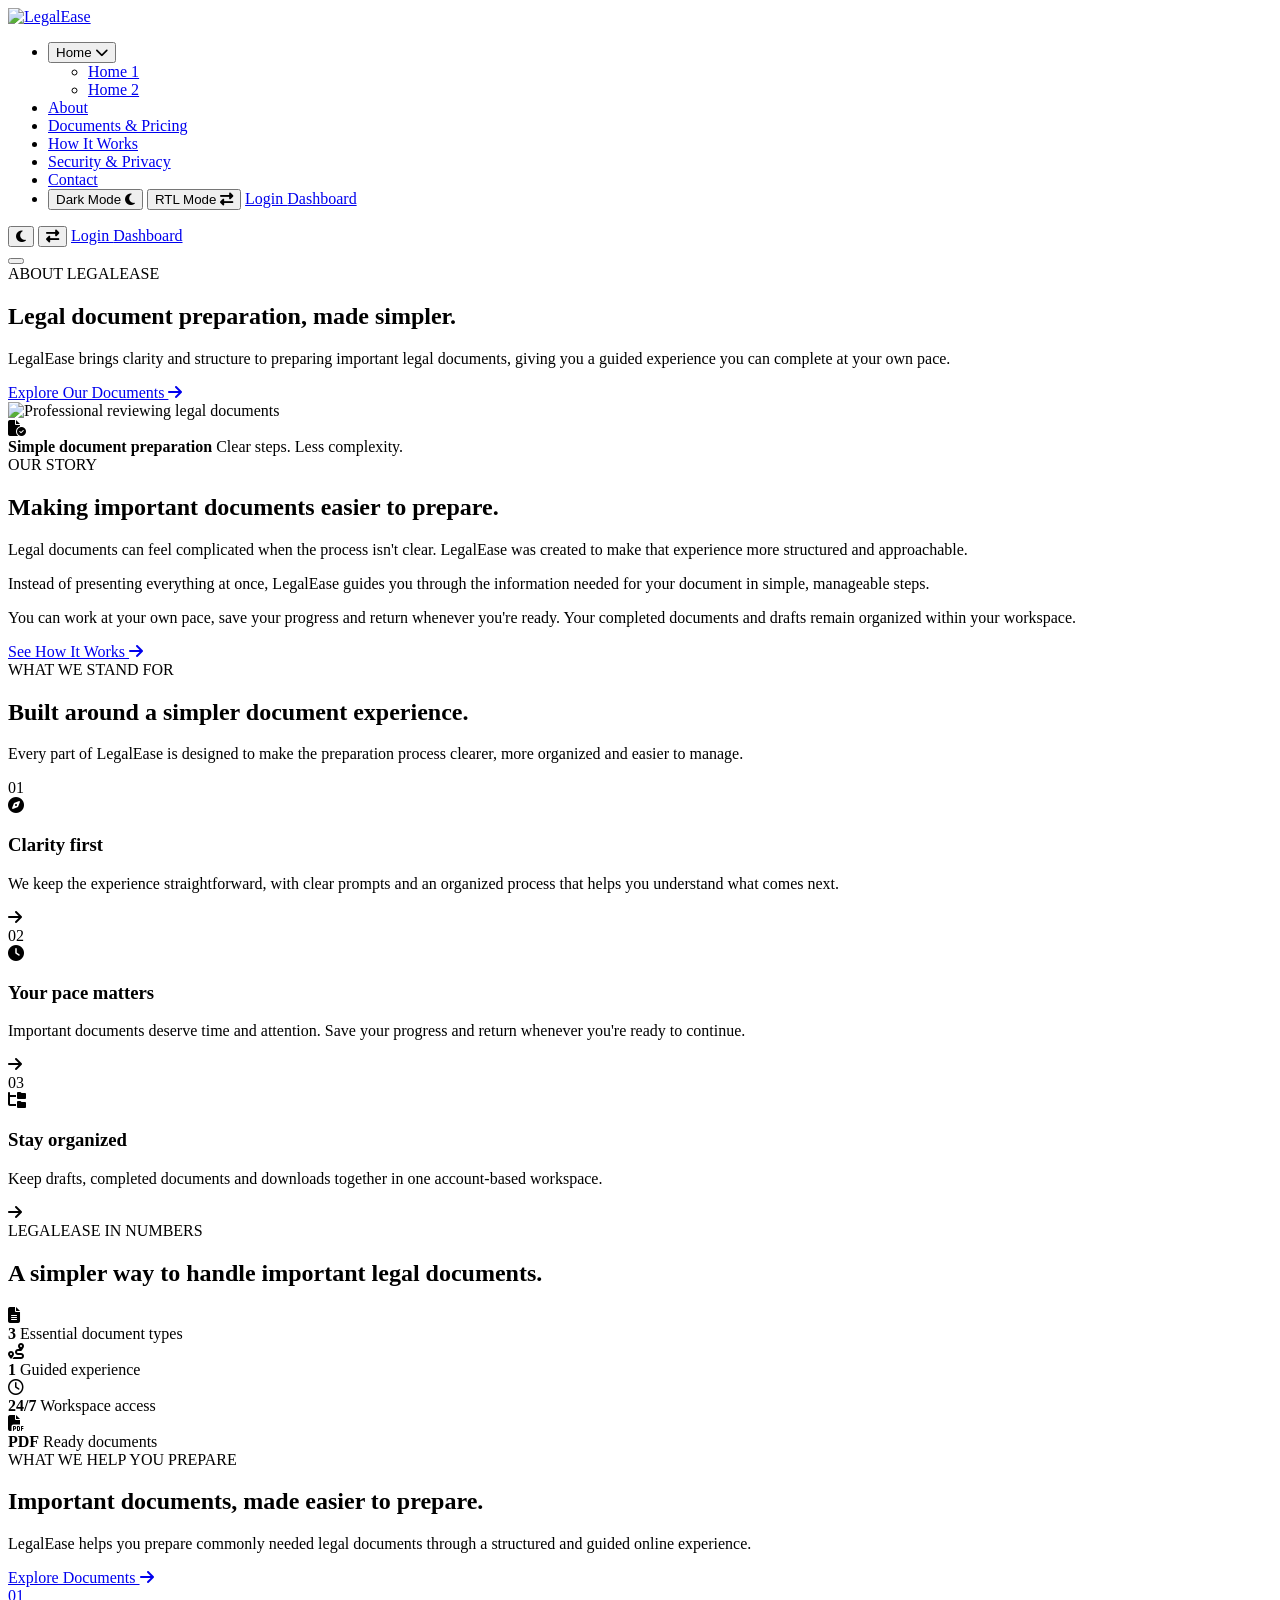
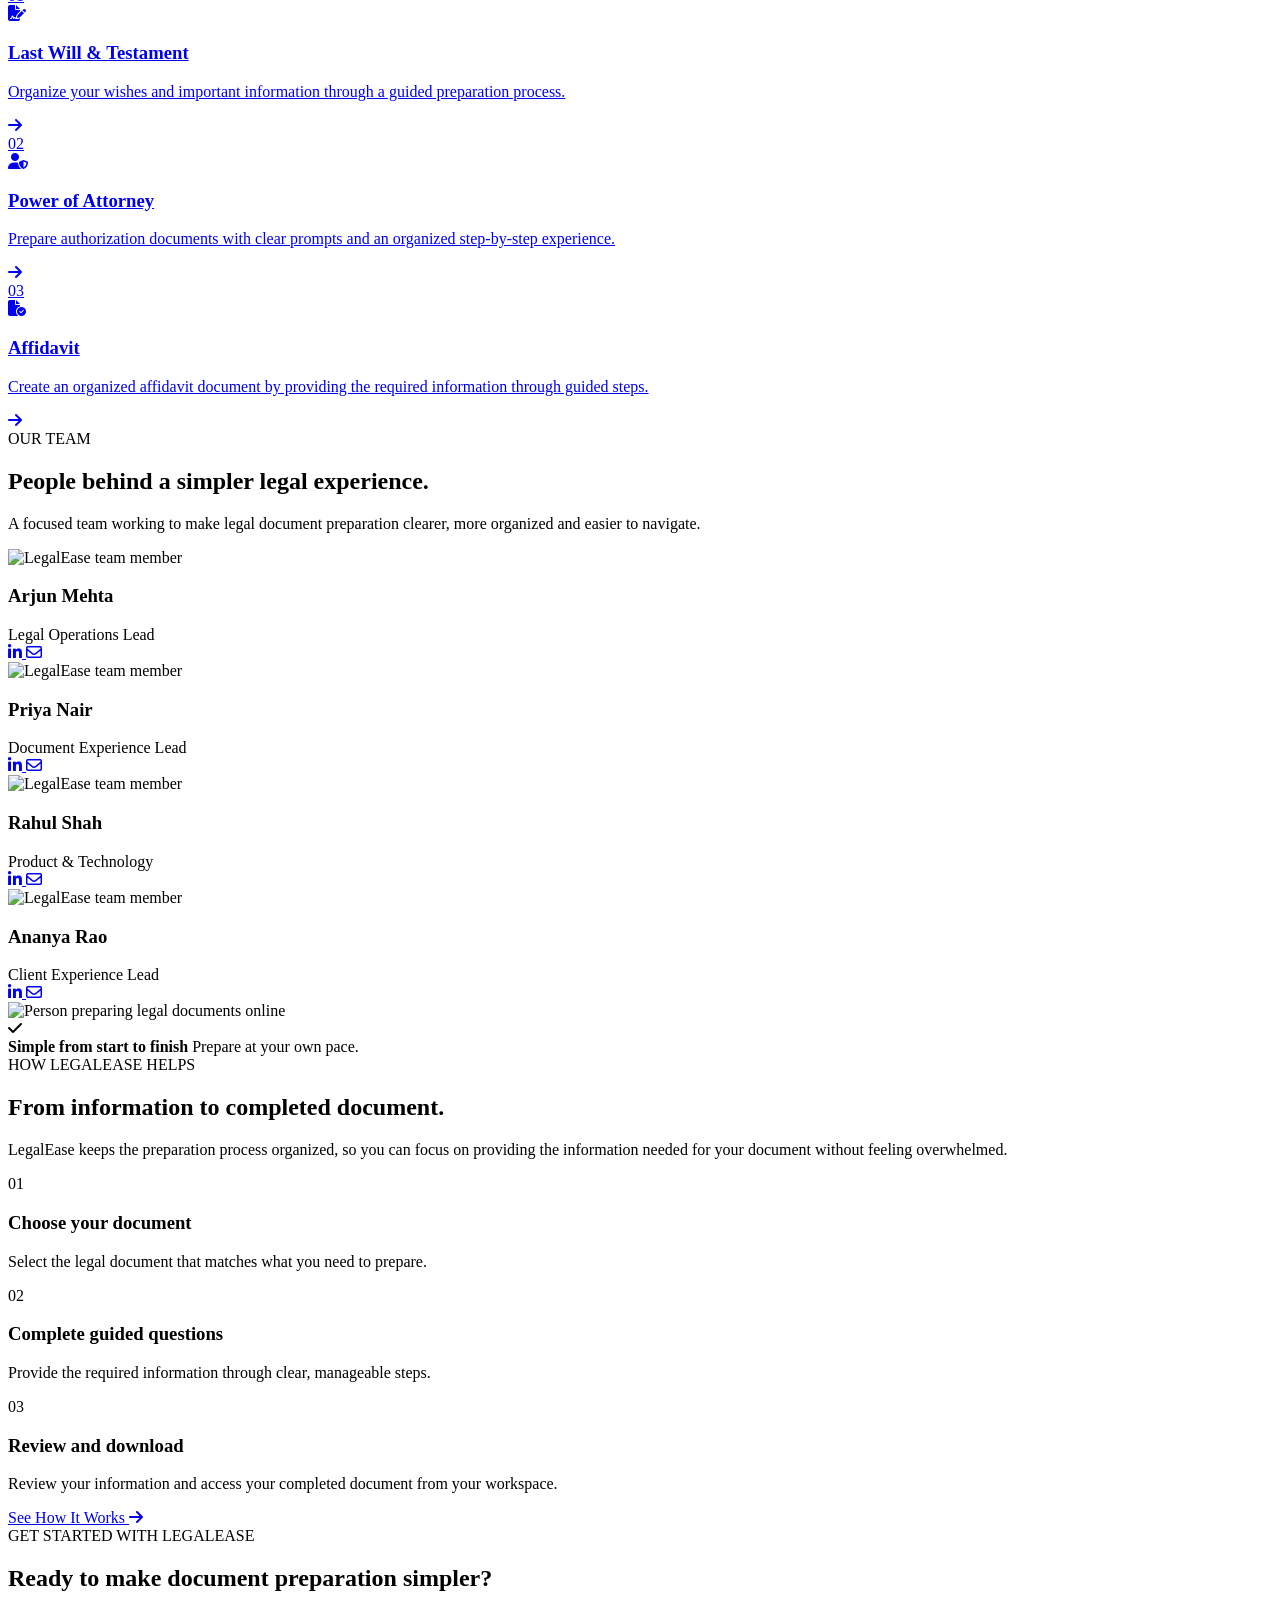
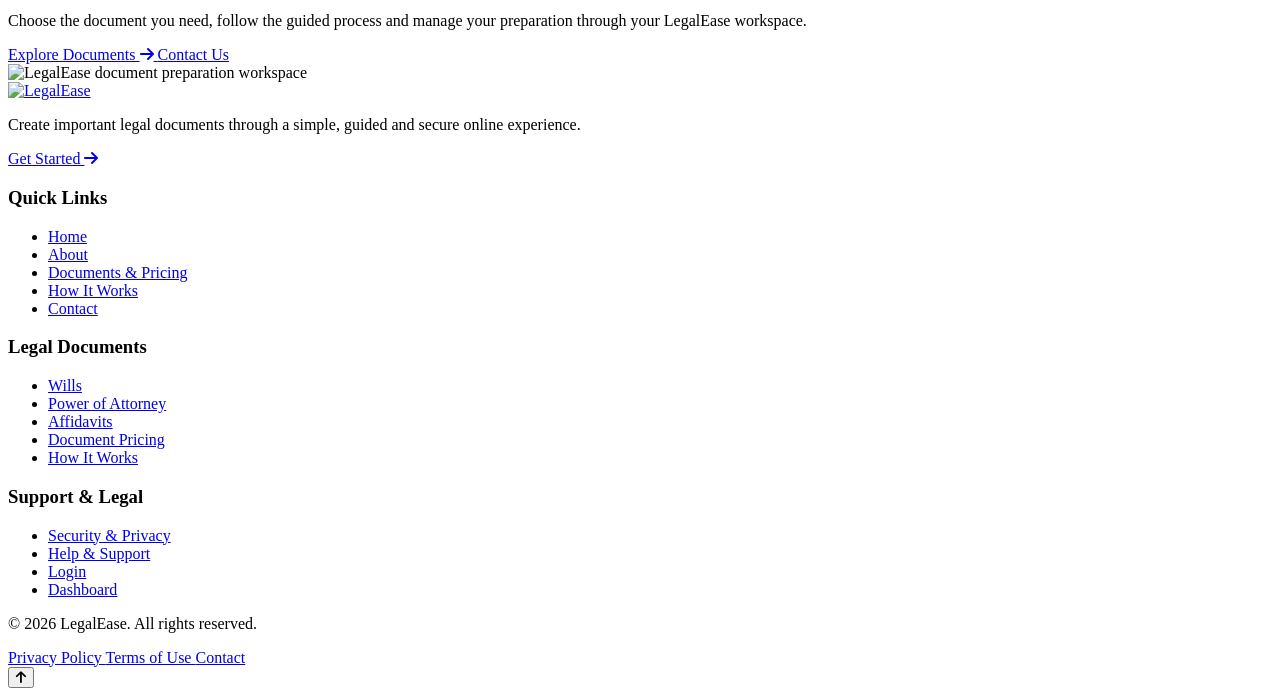
==== about.html @ 05d2b8a2 "Add files via upload" ====
<!DOCTYPE html>
<html lang="en">

<head>
    <meta charset="UTF-8">

    <meta name="viewport" content="width=device-width, initial-scale=1.0">
    <link rel="icon" type="image/png" href="images/favicon.png">
    <meta name="description" content="LegalEase - Simple and secure online legal document preparation.">

    <title>LegalEase</title>

    <!-- Google Font - Manrope -->
    <link rel="preconnect" href="https://fonts.googleapis.com">
    <link rel="preconnect" href="https://fonts.gstatic.com" crossorigin>
    <link rel="stylesheet" href="https://cdnjs.cloudflare.com/ajax/libs/font-awesome/6.5.2/css/all.min.css">
    <link href="https://fonts.googleapis.com/css2?family=Manrope:wght@400;500;600&display=swap" rel="stylesheet">

    <!-- Main CSS -->
    <link rel="stylesheet" href="css/style.css">
</head>

<body>


    <!-- ==========================================
     LegalEase Header
     ========================================== -->

    <header class="legalease-header">

        <div class="legalease-header-container">


            <!-- ==========================================
             Logo
             ========================================== -->

            <a href="index.html" class="legalease-logo">

                <img src="images/logo.png" alt="LegalEase">

            </a>



            <!-- ==========================================
             Navigation Wrapper
             ========================================== -->

            <nav class="legalease-navigation" id="legalease-navigation" aria-label="Main Navigation">


                <!-- ==========================================
                 Main Menu
                 ========================================== -->

                <ul class="legalease-menu">


                    <!-- Home Dropdown -->
                    <li class="legalease-menu-item legalease-dropdown">

                        <button type="button" class="legalease-menu-link legalease-dropdown-toggle">

                            <span>Home</span>

                            <i class="fa-solid fa-chevron-down"></i>

                        </button>


                        <ul class="legalease-dropdown-menu">

                            <li>
                                <a href="index.html">
                                    Home 1
                                </a>
                            </li>

                            <li>
                                <a href="home-2.html">
                                    Home 2
                                </a>
                            </li>

                        </ul>

                    </li>



                    <!-- About -->
                    <li class="legalease-menu-item">

                        <a href="about.html" class="legalease-menu-link active">

                            About

                        </a>

                    </li>



                    <!-- Documents & Pricing -->
                    <li class="legalease-menu-item">

                        <a href="documents-pricing.html" class="legalease-menu-link">

                            Documents &amp; Pricing

                        </a>

                    </li>



                    <!-- How It Works -->
                    <li class="legalease-menu-item">

                        <a href="how-it-works.html" class="legalease-menu-link">

                            How It Works

                        </a>

                    </li>



                    <!-- Security & Privacy -->
                    <li class="legalease-menu-item">

                        <a href="security-privacy.html" class="legalease-menu-link">

                            Security &amp; Privacy

                        </a>

                    </li>



                    <!-- Contact -->
                    <li class="legalease-menu-item">

                        <a href="contact.html" class="legalease-menu-link">

                            Contact

                        </a>

                    </li>



                    <!-- ==========================================
                     Mobile Menu Actions
                     ========================================== -->

                    <li class="legalease-mobile-actions">


                        <!-- Dark Mode -->
                        <button type="button" class="legalease-action-btn" id="legalease-theme-toggle">

                            <span>
                                Dark Mode
                            </span>

                            <i class="fa-solid fa-moon"></i>

                        </button>



                        <!-- RTL Mode -->
                        <button type="button" class="legalease-action-btn" id="legalease-rtl-toggle">

                            <span>
                                RTL Mode
                            </span>

                            <i class="fa-solid fa-right-left"></i>

                        </button>



                        <!-- Login -->
                        <a href="login.html" class="legalease-login-btn">

                            Login

                        </a>



                        <!-- Dashboard -->
                        <a href="dashboard.html" class="legalease-dashboard-btn">

                            Dashboard

                        </a>


                    </li>

                </ul>

            </nav>



            <!-- ==========================================
             Desktop Header Actions
             ========================================== -->

            <div class="legalease-desktop-actions">


                <!-- Dark Mode -->
                <button type="button" class="legalease-header-toggle" id="legalease-theme-toggle-desktop"
                    aria-label="Toggle dark mode" title="Dark Mode">

                    <i class="fa-solid fa-moon"></i>

                </button>



                <!-- RTL Mode -->
                <button type="button" class="legalease-header-toggle" id="legalease-rtl-toggle-desktop"
                    aria-label="Toggle RTL mode" title="RTL Mode">

                    <i class="fa-solid fa-right-left"></i>

                </button>



                <!-- Login -->
                <a href="login.html" class="legalease-login-btn">

                    Login

                </a>



                <!-- Dashboard -->
                <a href="dashboard.html" class="legalease-dashboard-btn">

                    Dashboard

                </a>


            </div>



            <!-- ==========================================
             Mobile Menu Toggle
             ========================================== -->

            <button type="button" class="legalease-mobile-toggle" id="legalease-mobile-toggle" aria-label="Open menu"
                aria-expanded="false">

                <span></span>
                <span></span>
                <span></span>

            </button>


        </div>

    </header>

    <!-- ==========================================
     LEGALEASE - COMMON INNER HERO
     ========================================== -->

    <section class="legalease-inner-hero about-banner">

        <div class="legalease-inner-hero-overlay"></div>

        <div class="legalease-inner-hero-container">

            <div class="legalease-inner-hero-content">

                <span class="legalease-inner-hero-label">
                    ABOUT LEGALEASE
                </span>

                <h1 class="legalease-inner-hero-title">
                    Legal document preparation,
                    <span>made simpler.</span>
                </h1>

                <p class="legalease-inner-hero-description">
                    LegalEase brings clarity and structure to preparing
                    important legal documents, giving you a guided
                    experience you can complete at your own pace.
                </p>

                <a href="documents-pricing.html" class="legalease-inner-hero-button">
                    Explore Our Documents
                    <i class="fa-solid fa-arrow-right"></i>
                </a>

            </div>

        </div>

    </section>

    <!-- ==========================================
     LEGALEASE ABOUT - OUR STORY
     ========================================== -->

    <section class="legalease-about-story">

        <div class="legalease-about-story-container">

            <!-- IMAGE -->
            <div class="legalease-about-story-visual">

                <div class="legalease-about-story-image-wrap">

                    <img src="images/legal-about-story.jpg" alt="Professional reviewing legal documents"
                        class="legalease-about-story-image">

                </div>

                <div class="legalease-about-story-card">

                    <div class="legalease-about-story-card-icon">
                        <i class="fa-solid fa-file-circle-check"></i>
                    </div>

                    <div>
                        <strong>Simple document preparation</strong>
                        <span>Clear steps. Less complexity.</span>
                    </div>

                </div>

            </div>


            <!-- CONTENT -->
            <div class="legalease-about-story-content">

                <span class="legalease-about-story-label">
                    OUR STORY
                </span>

                <h2 class="legalease-about-story-title">
                    Making important
                    <span>documents easier to prepare.</span>
                </h2>

                <p class="legalease-about-story-lead">
                    Legal documents can feel complicated when the process
                    isn't clear. LegalEase was created to make that experience
                    more structured and approachable.
                </p>

                <p class="legalease-about-story-description">
                    Instead of presenting everything at once, LegalEase
                    guides you through the information needed for your
                    document in simple, manageable steps.
                </p>

                <p class="legalease-about-story-description">
                    You can work at your own pace, save your progress and
                    return whenever you're ready. Your completed documents
                    and drafts remain organized within your workspace.
                </p>

                <a href="how-it-works.html" class="legalease-about-story-button">
                    See How It Works
                    <i class="fa-solid fa-arrow-right"></i>
                </a>

            </div>

        </div>

    </section>

    <!-- ==========================================
     LEGALEASE ABOUT - OUR PRINCIPLES
     ========================================== -->

    <section class="legalease-about-principles">

        <div class="legalease-about-principles-container">

            <div class="legalease-about-principles-header">

                <span class="legalease-about-principles-label">
                    WHAT WE STAND FOR
                </span>

                <h2 class="legalease-about-principles-title">
                    Built around a simpler
                    <span>document experience.</span>
                </h2>

                <p class="legalease-about-principles-description">
                    Every part of LegalEase is designed to make the
                    preparation process clearer, more organized and
                    easier to manage.
                </p>

            </div>


            <div class="legalease-about-principles-list">

                <!-- Principle 01 -->
                <div class="legalease-about-principle">

                    <div class="legalease-about-principle-number">
                        01
                    </div>

                    <div class="legalease-about-principle-icon">
                        <i class="fa-solid fa-compass"></i>
                    </div>

                    <div class="legalease-about-principle-content">

                        <h3>Clarity first</h3>

                        <p>
                            We keep the experience straightforward, with
                            clear prompts and an organized process that
                            helps you understand what comes next.
                        </p>

                    </div>

                    <i class="fa-solid fa-arrow-right legalease-about-principle-arrow"></i>

                </div>


                <!-- Principle 02 -->
                <div class="legalease-about-principle">

                    <div class="legalease-about-principle-number">
                        02
                    </div>

                    <div class="legalease-about-principle-icon">
                        <i class="fa-solid fa-clock"></i>
                    </div>

                    <div class="legalease-about-principle-content">

                        <h3>Your pace matters</h3>

                        <p>
                            Important documents deserve time and attention.
                            Save your progress and return whenever you're
                            ready to continue.
                        </p>

                    </div>

                    <i class="fa-solid fa-arrow-right legalease-about-principle-arrow"></i>

                </div>


                <!-- Principle 03 -->
                <div class="legalease-about-principle">

                    <div class="legalease-about-principle-number">
                        03
                    </div>

                    <div class="legalease-about-principle-icon">
                        <i class="fa-solid fa-folder-tree"></i>
                    </div>

                    <div class="legalease-about-principle-content">

                        <h3>Stay organized</h3>

                        <p>
                            Keep drafts, completed documents and downloads
                            together in one account-based workspace.
                        </p>

                    </div>

                    <i class="fa-solid fa-arrow-right legalease-about-principle-arrow"></i>

                </div>

            </div>

        </div>

    </section>

    <!-- ==========================================
     LEGALEASE ABOUT - SERVICE STATS
     ========================================== -->

    <section class="legalease-about-stats">

        <div class="legalease-about-stats-overlay"></div>

        <div class="legalease-about-stats-container">

            <div class="legalease-about-stats-header">

                <span class="legalease-about-stats-label">
                    LEGALEASE IN NUMBERS
                </span>

                <h2 class="legalease-about-stats-title">
                    A simpler way to handle
                    <span>important legal documents.</span>
                </h2>

            </div>


            <div class="legalease-about-stats-grid">

                <!-- Stat 01 -->
                <div class="legalease-about-stat">

                    <div class="legalease-about-stat-icon">
                        <i class="fa-solid fa-file-lines"></i>
                    </div>

                    <strong>3</strong>

                    <span>
                        Essential document types
                    </span>

                </div>


                <!-- Stat 02 -->
                <div class="legalease-about-stat">

                    <div class="legalease-about-stat-icon">
                        <i class="fa-solid fa-route"></i>
                    </div>

                    <strong>1</strong>

                    <span>
                        Guided experience
                    </span>

                </div>


                <!-- Stat 03 -->
                <div class="legalease-about-stat">

                    <div class="legalease-about-stat-icon">
                        <i class="fa-regular fa-clock"></i>
                    </div>

                    <strong>24/7</strong>

                    <span>
                        Workspace access
                    </span>

                </div>


                <!-- Stat 04 -->
                <div class="legalease-about-stat">

                    <div class="legalease-about-stat-icon">
                        <i class="fa-solid fa-file-pdf"></i>
                    </div>

                    <strong>PDF</strong>

                    <span>
                        Ready documents
                    </span>

                </div>

            </div>

        </div>

    </section>

    <!-- ==========================================
     LEGALEASE ABOUT - DOCUMENT TYPES
     ========================================== -->

    <section class="legalease-about-documents">

        <div class="legalease-about-documents-container">

            <div class="legalease-about-documents-intro">

                <span class="legalease-about-documents-label">
                    WHAT WE HELP YOU PREPARE
                </span>

                <h2 class="legalease-about-documents-title">
                    Important documents,
                    <span>made easier to prepare.</span>
                </h2>

                <p class="legalease-about-documents-description">
                    LegalEase helps you prepare commonly needed legal
                    documents through a structured and guided online
                    experience.
                </p>

                <a href="documents-pricing.html" class="legalease-about-documents-button">
                    Explore Documents
                    <i class="fa-solid fa-arrow-right"></i>
                </a>

            </div>


            <div class="legalease-about-documents-list">

                <!-- Document 01 -->
                <a href="documents-pricing.html" class="legalease-about-document-item">

                    <div class="legalease-about-document-number">
                        01
                    </div>

                    <div class="legalease-about-document-icon">
                        <i class="fa-solid fa-file-signature"></i>
                    </div>

                    <div class="legalease-about-document-content">

                        <h3>Last Will &amp; Testament</h3>

                        <p>
                            Organize your wishes and important
                            information through a guided preparation
                            process.
                        </p>

                    </div>

                    <div class="legalease-about-document-arrow">
                        <i class="fa-solid fa-arrow-right"></i>
                    </div>

                </a>


                <!-- Document 02 -->
                <a href="documents-pricing.html" class="legalease-about-document-item">

                    <div class="legalease-about-document-number">
                        02
                    </div>

                    <div class="legalease-about-document-icon">
                        <i class="fa-solid fa-user-shield"></i>
                    </div>

                    <div class="legalease-about-document-content">

                        <h3>Power of Attorney</h3>

                        <p>
                            Prepare authorization documents with
                            clear prompts and an organized step-by-step
                            experience.
                        </p>

                    </div>

                    <div class="legalease-about-document-arrow">
                        <i class="fa-solid fa-arrow-right"></i>
                    </div>

                </a>


                <!-- Document 03 -->
                <a href="documents-pricing.html" class="legalease-about-document-item">

                    <div class="legalease-about-document-number">
                        03
                    </div>

                    <div class="legalease-about-document-icon">
                        <i class="fa-solid fa-file-circle-check"></i>
                    </div>

                    <div class="legalease-about-document-content">

                        <h3>Affidavit</h3>

                        <p>
                            Create an organized affidavit document
                            by providing the required information
                            through guided steps.
                        </p>

                    </div>

                    <div class="legalease-about-document-arrow">
                        <i class="fa-solid fa-arrow-right"></i>
                    </div>

                </a>

            </div>

        </div>

    </section>

    <!-- ==========================================
     LEGALEASE ABOUT - TEAM
     ========================================== -->

    <section class="legalease-about-team">

        <div class="legalease-about-team-container">

            <div class="legalease-about-team-header">

                <span class="legalease-about-team-label">
                    OUR TEAM
                </span>

                <h2 class="legalease-about-team-title">
                    People behind a
                    <span>simpler legal experience.</span>
                </h2>

                <p class="legalease-about-team-description">
                    A focused team working to make legal document
                    preparation clearer, more organized and easier
                    to navigate.
                </p>

            </div>


            <div class="legalease-about-team-grid">

                <!-- Team Member 01 -->
                <div class="legalease-about-team-card">

                    <div class="legalease-about-team-image-wrap">

                        <img src="images/team-01.jpg" alt="LegalEase team member" class="legalease-about-team-image">

                        <div class="legalease-about-team-overlay">

                            <div class="legalease-about-team-info">

                                <h3>Arjun Mehta</h3>

                                <span>Legal Operations Lead</span>

                                <div class="legalease-about-team-socials">

                                    <a href="#" aria-label="LinkedIn">
                                        <i class="fa-brands fa-linkedin-in"></i>
                                    </a>

                                    <a href="#" aria-label="Email">
                                        <i class="fa-regular fa-envelope"></i>
                                    </a>

                                </div>

                            </div>

                        </div>

                    </div>

                </div>


                <!-- Team Member 02 -->
                <div class="legalease-about-team-card">

                    <div class="legalease-about-team-image-wrap">

                        <img src="images/team-02.jpg" alt="LegalEase team member" class="legalease-about-team-image">

                        <div class="legalease-about-team-overlay">

                            <div class="legalease-about-team-info">

                                <h3>Priya Nair</h3>

                                <span>Document Experience Lead</span>

                                <div class="legalease-about-team-socials">

                                    <a href="#" aria-label="LinkedIn">
                                        <i class="fa-brands fa-linkedin-in"></i>
                                    </a>

                                    <a href="#" aria-label="Email">
                                        <i class="fa-regular fa-envelope"></i>
                                    </a>

                                </div>

                            </div>

                        </div>

                    </div>

                </div>


                <!-- Team Member 03 -->
                <div class="legalease-about-team-card">

                    <div class="legalease-about-team-image-wrap">

                        <img src="images/team-03.jpg" alt="LegalEase team member" class="legalease-about-team-image">

                        <div class="legalease-about-team-overlay">

                            <div class="legalease-about-team-info">

                                <h3>Rahul Shah</h3>

                                <span>Product &amp; Technology</span>

                                <div class="legalease-about-team-socials">

                                    <a href="#" aria-label="LinkedIn">
                                        <i class="fa-brands fa-linkedin-in"></i>
                                    </a>

                                    <a href="#" aria-label="Email">
                                        <i class="fa-regular fa-envelope"></i>
                                    </a>

                                </div>

                            </div>

                        </div>

                    </div>

                </div>


                <!-- Team Member 04 -->
                <div class="legalease-about-team-card">

                    <div class="legalease-about-team-image-wrap">

                        <img src="images/team-04.jpg" alt="LegalEase team member" class="legalease-about-team-image">

                        <div class="legalease-about-team-overlay">

                            <div class="legalease-about-team-info">

                                <h3>Ananya Rao</h3>

                                <span>Client Experience Lead</span>

                                <div class="legalease-about-team-socials">

                                    <a href="#" aria-label="LinkedIn">
                                        <i class="fa-brands fa-linkedin-in"></i>
                                    </a>

                                    <a href="#" aria-label="Email">
                                        <i class="fa-regular fa-envelope"></i>
                                    </a>

                                </div>

                            </div>

                        </div>

                    </div>

                </div>

            </div>

        </div>

    </section>

    <!-- ==========================================
     LEGALEASE ABOUT - HOW WE HELP
     ========================================== -->

    <section class="legalease-about-help">

        <div class="legalease-about-help-container">

            <div class="legalease-about-help-visual">

                <div class="legalease-about-help-image-wrap">

                    <img src="images/legal-about-help.jpg" alt="Person preparing legal documents online"
                        class="legalease-about-help-image">

                </div>

                <div class="legalease-about-help-note">

                    <i class="fa-solid fa-check"></i>

                    <div>
                        <strong>Simple from start to finish</strong>
                        <span>Prepare at your own pace.</span>
                    </div>

                </div>

            </div>


            <div class="legalease-about-help-content">

                <span class="legalease-about-help-label">
                    HOW LEGALEASE HELPS
                </span>

                <h2 class="legalease-about-help-title">
                    From information
                    <span>to completed document.</span>
                </h2>

                <p class="legalease-about-help-description">
                    LegalEase keeps the preparation process organized,
                    so you can focus on providing the information needed
                    for your document without feeling overwhelmed.
                </p>


                <div class="legalease-about-help-steps">

                    <!-- Step 01 -->
                    <div class="legalease-about-help-step">

                        <div class="legalease-about-help-step-marker">
                            <span>01</span>
                        </div>

                        <div class="legalease-about-help-step-content">

                            <h3>Choose your document</h3>

                            <p>
                                Select the legal document that matches
                                what you need to prepare.
                            </p>

                        </div>

                    </div>


                    <!-- Step 02 -->
                    <div class="legalease-about-help-step">

                        <div class="legalease-about-help-step-marker">
                            <span>02</span>
                        </div>

                        <div class="legalease-about-help-step-content">

                            <h3>Complete guided questions</h3>

                            <p>
                                Provide the required information through
                                clear, manageable steps.
                            </p>

                        </div>

                    </div>


                    <!-- Step 03 -->
                    <div class="legalease-about-help-step">

                        <div class="legalease-about-help-step-marker">
                            <span>03</span>
                        </div>

                        <div class="legalease-about-help-step-content">

                            <h3>Review and download</h3>

                            <p>
                                Review your information and access your
                                completed document from your workspace.
                            </p>

                        </div>

                    </div>

                </div>


                <a href="how-it-works.html" class="legalease-about-help-button">

                    See How It Works

                    <i class="fa-solid fa-arrow-right"></i>

                </a>

            </div>

        </div>

    </section>


    <!-- ==========================================
     LEGALEASE ABOUT - FINAL CTA
     ========================================== -->

    <section class="legalease-about-final-cta">

        <div class="legalease-about-final-cta-overlay"></div>

        <div class="legalease-about-final-cta-container">

            <div class="legalease-about-final-cta-card">

                <div class="legalease-about-final-cta-content">

                    <span class="legalease-about-final-cta-label">
                        GET STARTED WITH LEGALEASE
                    </span>

                    <h2 class="legalease-about-final-cta-title">
                        Ready to make
                        <span>document preparation simpler?</span>
                    </h2>

                    <p class="legalease-about-final-cta-description">
                        Choose the document you need, follow the guided
                        process and manage your preparation through your
                        LegalEase workspace.
                    </p>

                    <div class="legalease-about-final-cta-actions">

                        <a href="documents-pricing.html" class="legalease-about-final-cta-primary">
                            Explore Documents
                            <i class="fa-solid fa-arrow-right"></i>
                        </a>

                        <a href="contact.html" class="legalease-about-final-cta-secondary">
                            Contact Us
                        </a>

                    </div>

                </div>

                <div class="legalease-about-final-cta-visual">

                    <img src="images/legal-about-final-cta.jpg" alt="LegalEase document preparation workspace"
                        class="legalease-about-final-cta-image">

                </div>

            </div>

        </div>

    </section>


    <!-- ==========================================
     LegalEase Footer
     ========================================== -->

    <footer class="legalease-footer">

        <div class="legalease-footer-container">


            <!-- ==========================================
             Footer Main
             ========================================== -->

            <div class="legalease-footer-main">


                <!-- Brand -->
                <div class="legalease-footer-brand">

                    <a href="index.html" class="legalease-footer-logo">

                        <img src="images/logo-light.png" alt="LegalEase">

                    </a>

                    <p class="legalease-footer-description">
                        Create important legal documents through a
                        simple, guided and secure online experience.
                    </p>

                    <a href="documents-pricing.html" class="legalease-footer-cta">

                        Get Started
                        <i class="fa-solid fa-arrow-right"></i>

                    </a>

                </div>



                <!-- Quick Links -->
                <div class="legalease-footer-column">

                    <h3 class="legalease-footer-title">
                        Quick Links
                    </h3>

                    <ul class="legalease-footer-links">

                        <li>
                            <a href="index.html">
                                Home
                            </a>
                        </li>

                        <li>
                            <a href="about.html">
                                About
                            </a>
                        </li>

                        <li>
                            <a href="documents-pricing.html">
                                Documents &amp; Pricing
                            </a>
                        </li>

                        <li>
                            <a href="how-it-works.html">
                                How It Works
                            </a>
                        </li>

                        <li>
                            <a href="contact.html">
                                Contact
                            </a>
                        </li>

                    </ul>

                </div>



                <!-- Legal Documents -->
                <div class="legalease-footer-column">

                    <h3 class="legalease-footer-title">
                        Legal Documents
                    </h3>

                    <ul class="legalease-footer-links">

                        <li>
                            <a href="documents-pricing.html">
                                Wills
                            </a>
                        </li>

                        <li>
                            <a href="documents-pricing.html">
                                Power of Attorney
                            </a>
                        </li>

                        <li>
                            <a href="documents-pricing.html">
                                Affidavits
                            </a>
                        </li>

                        <li>
                            <a href="documents-pricing.html">
                                Document Pricing
                            </a>
                        </li>

                        <li>
                            <a href="how-it-works.html">
                                How It Works
                            </a>
                        </li>

                    </ul>

                </div>



                <!-- Support & Legal -->
                <div class="legalease-footer-column">

                    <h3 class="legalease-footer-title">
                        Support &amp; Legal
                    </h3>

                    <ul class="legalease-footer-links">

                        <li>
                            <a href="security-privacy.html">
                                Security &amp; Privacy
                            </a>
                        </li>

                        <li>
                            <a href="contact.html">
                                Help &amp; Support
                            </a>
                        </li>

                        <li>
                            <a href="login.html">
                                Login
                            </a>
                        </li>

                        <li>
                            <a href="dashboard.html">
                                Dashboard
                            </a>
                        </li>

                    </ul>

                </div>


            </div>



            <!-- ==========================================
             Footer Bottom
             ========================================== -->

            <div class="legalease-footer-bottom">


                <p class="legalease-copyright">
                    © 2026 LegalEase. All rights reserved.
                </p>


                <div class="legalease-footer-bottom-links">

                    <a href="security-privacy.html">
                        Privacy Policy
                    </a>

                    <a href="#">
                        Terms of Use
                    </a>

                    <a href="contact.html">
                        Contact
                    </a>

                </div>


            </div>

        </div>

    </footer>

    <!-- Scroll To Top -->
    <button type="button" class="legalease-scroll-top" id="legalease-scroll-top" aria-label="Scroll to top">
        <i class="fa-solid fa-arrow-up"></i>
    </button>

    <!-- ==========================================
     JavaScript
     ========================================== -->

    <script src="js/main.js"></script>

</body>

</html>
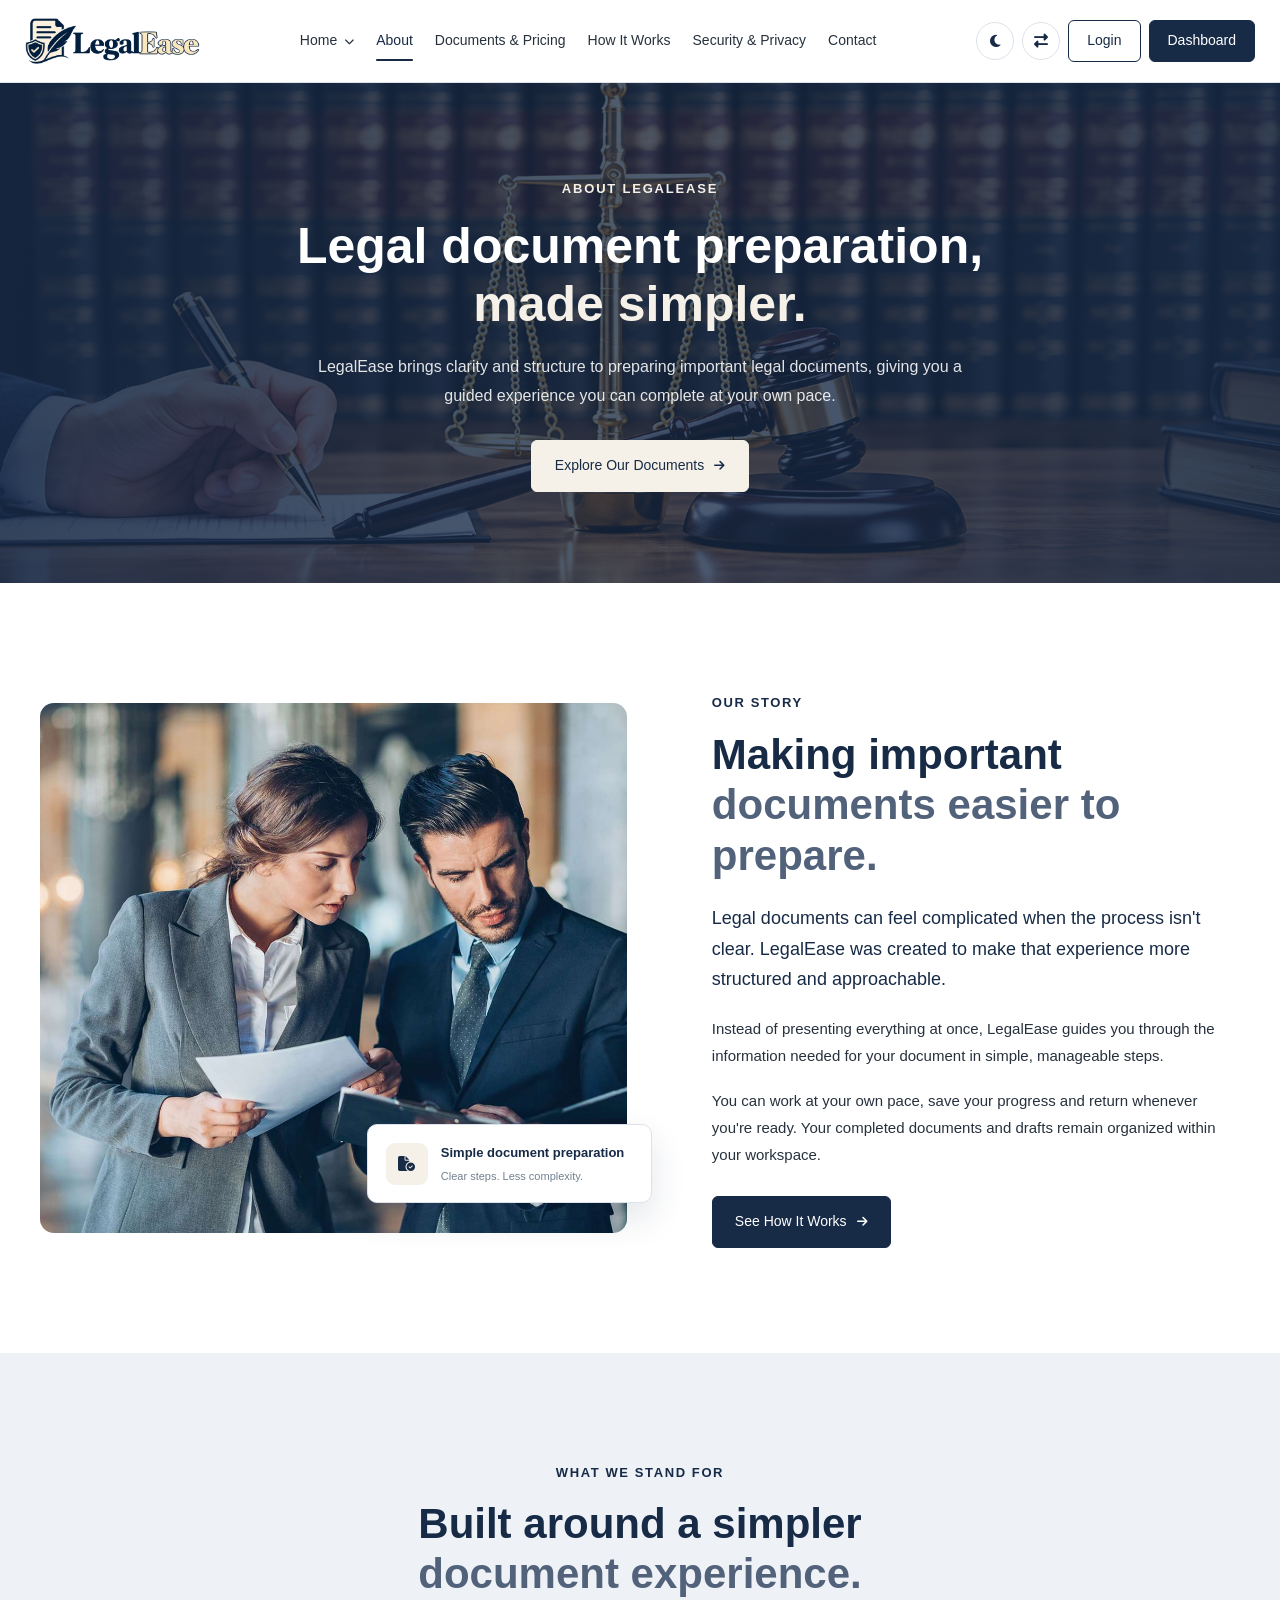
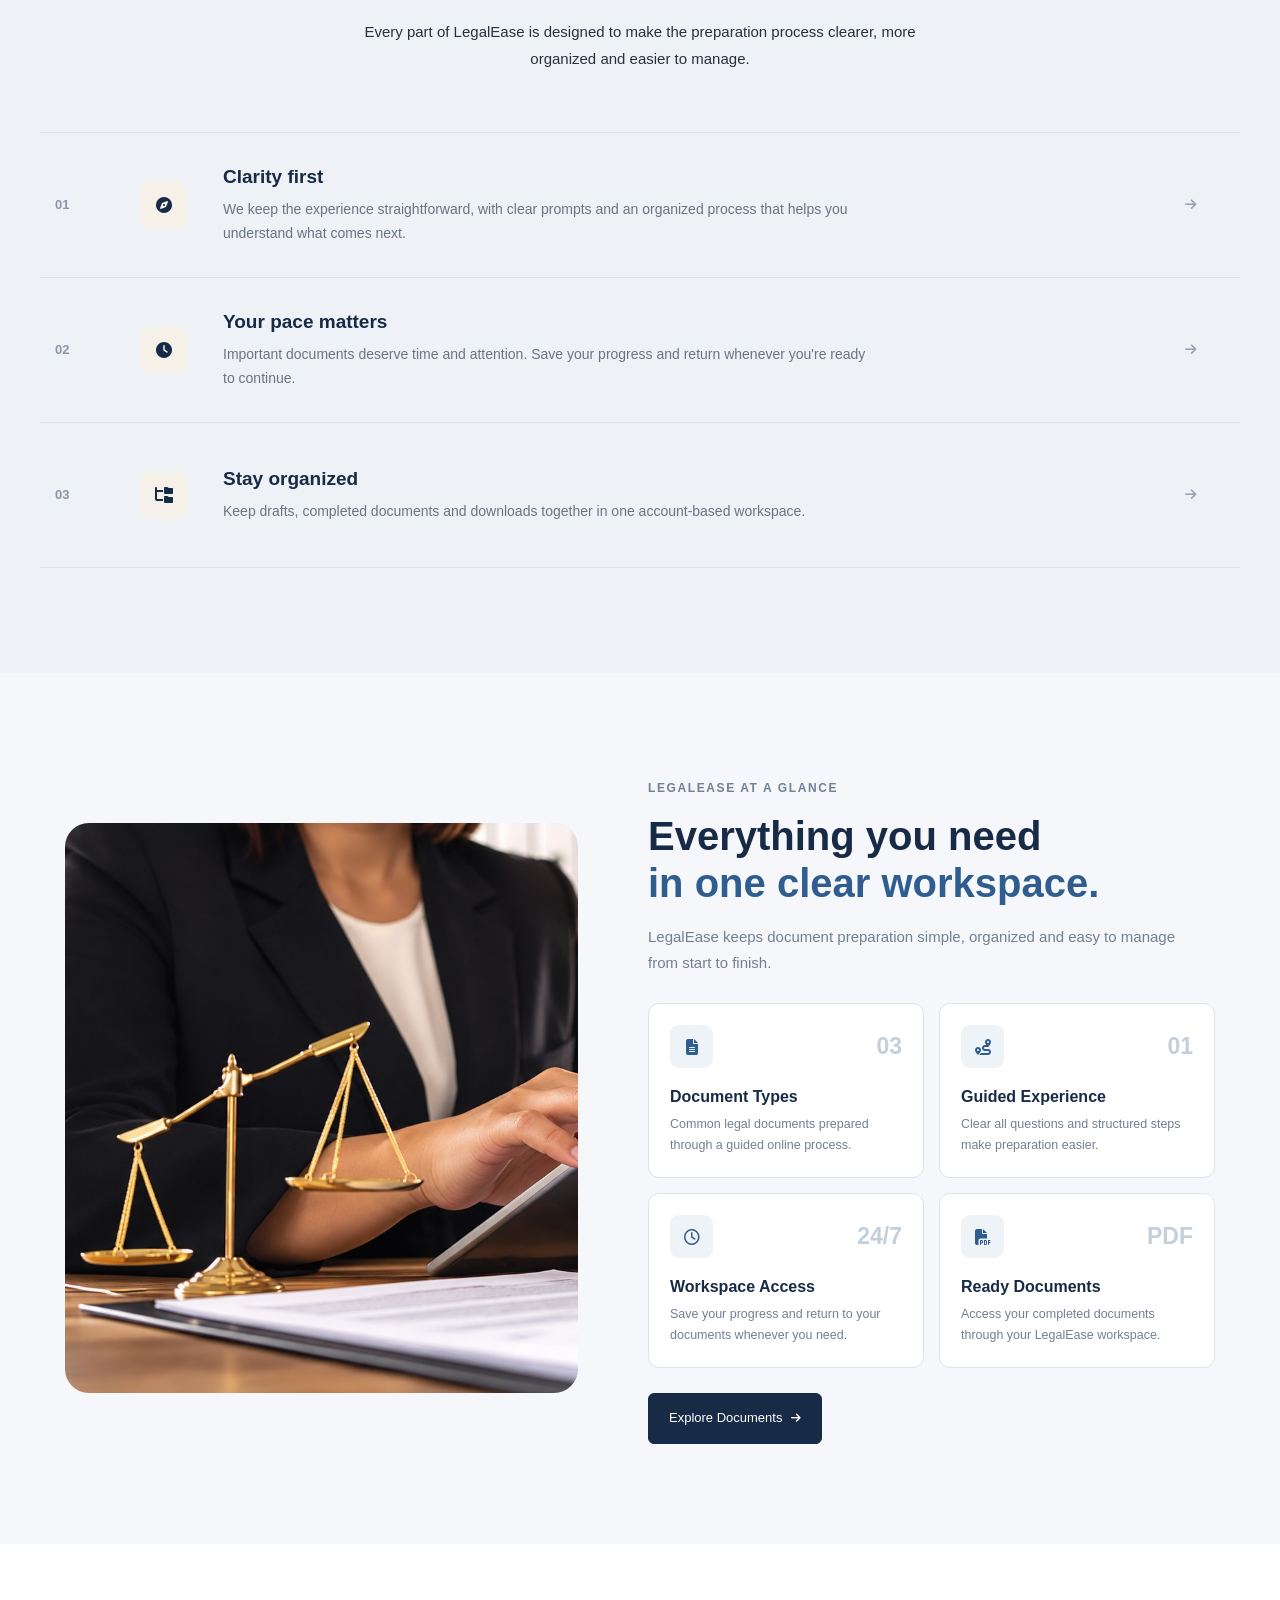
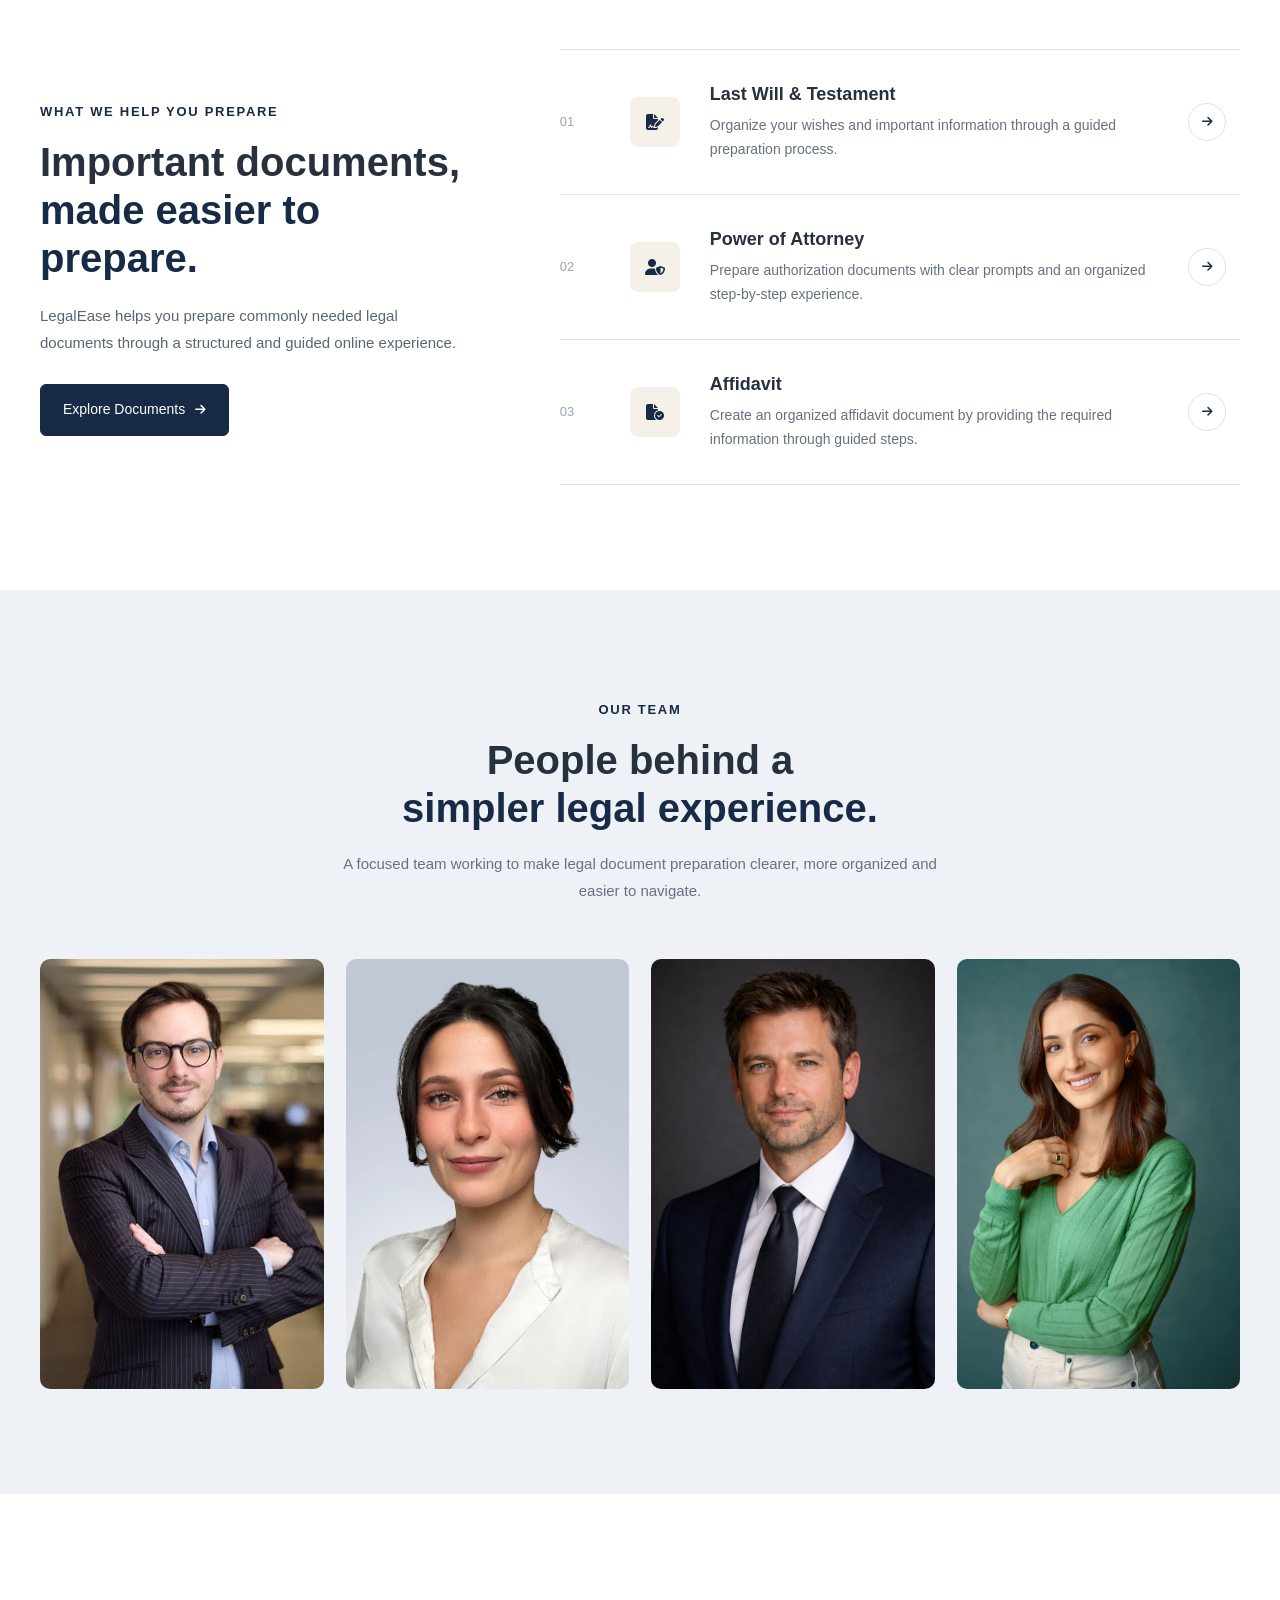
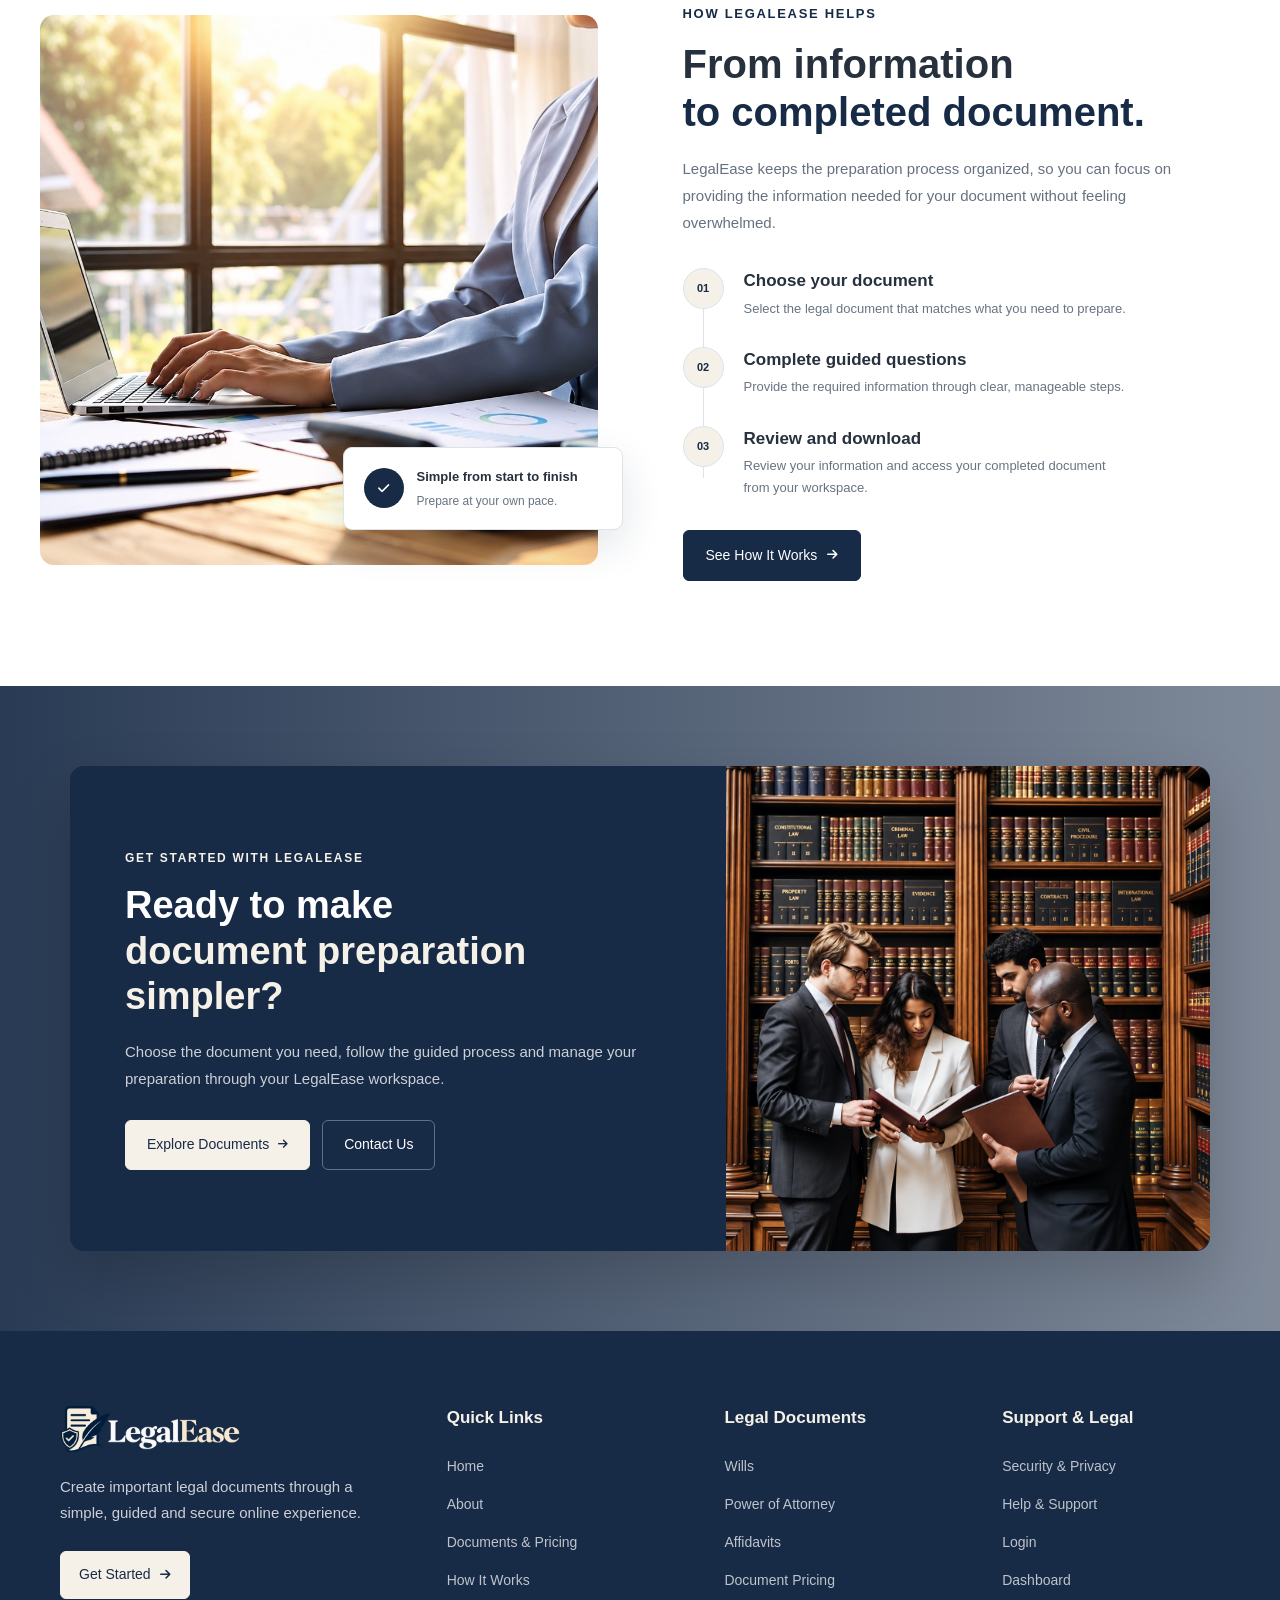
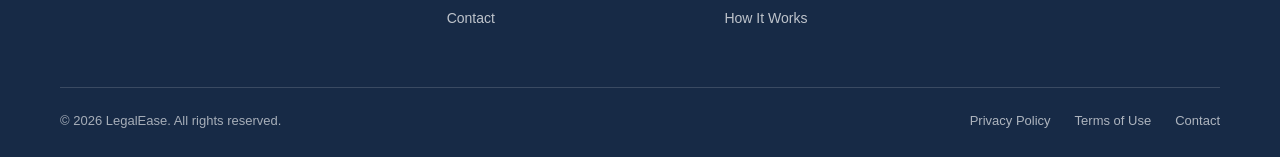
==== commit 6f272e46: "Add files via upload" ====
--- a/about.html
+++ b/about.html
@@ -511,93 +511,159 @@
     </section>
 
     <!-- ==========================================
-     LEGALEASE ABOUT - SERVICE STATS
+     LEGALEASE ABOUT - AT A GLANCE
      ========================================== -->
 
-    <section class="legalease-about-stats">
-
-        <div class="legalease-about-stats-overlay"></div>
-
-        <div class="legalease-about-stats-container">
-
-            <div class="legalease-about-stats-header">
-
-                <span class="legalease-about-stats-label">
-                    LEGALEASE IN NUMBERS
+    <section class="legalglance-section">
+
+        <div class="legalglance-container">
+
+            <!-- IMAGE -->
+            <div class="legalglance-visual">
+
+                <img src="images/legal-glance-workspace.jpg" alt="LegalEase legal workspace" class="legalglance-image">
+
+            </div>
+
+
+            <!-- CONTENT -->
+            <div class="legalglance-content">
+
+                <span class="legalglance-label">
+                    LEGALEASE AT A GLANCE
                 </span>
 
-                <h2 class="legalease-about-stats-title">
-                    A simpler way to handle
-                    <span>important legal documents.</span>
+                <h2 class="legalglance-title">
+                    Everything you need
+                    <span>in one clear workspace.</span>
                 </h2>
 
-            </div>
-
-
-            <div class="legalease-about-stats-grid">
-
-                <!-- Stat 01 -->
-                <div class="legalease-about-stat">
-
-                    <div class="legalease-about-stat-icon">
-                        <i class="fa-solid fa-file-lines"></i>
-                    </div>
-
-                    <strong>3</strong>
-
-                    <span>
-                        Essential document types
-                    </span>
-
-                </div>
-
-
-                <!-- Stat 02 -->
-                <div class="legalease-about-stat">
-
-                    <div class="legalease-about-stat-icon">
-                        <i class="fa-solid fa-route"></i>
-                    </div>
-
-                    <strong>1</strong>
-
-                    <span>
-                        Guided experience
-                    </span>
-
-                </div>
-
-
-                <!-- Stat 03 -->
-                <div class="legalease-about-stat">
-
-                    <div class="legalease-about-stat-icon">
-                        <i class="fa-regular fa-clock"></i>
-                    </div>
-
-                    <strong>24/7</strong>
-
-                    <span>
-                        Workspace access
-                    </span>
-
-                </div>
-
-
-                <!-- Stat 04 -->
-                <div class="legalease-about-stat">
-
-                    <div class="legalease-about-stat-icon">
-                        <i class="fa-solid fa-file-pdf"></i>
-                    </div>
-
-                    <strong>PDF</strong>
-
-                    <span>
-                        Ready documents
-                    </span>
-
-                </div>
+                <p class="legalglance-description">
+                    LegalEase keeps document preparation simple, organized
+                    and easy to manage from start to finish.
+                </p>
+
+
+                <!-- FEATURES -->
+                <div class="legalglance-features">
+
+                    <!-- Card 01 -->
+                    <div class="legalglance-card">
+
+                        <div class="legalglance-card-top">
+
+                            <div class="legalglance-icon">
+                                <i class="fa-solid fa-file-lines"></i>
+                            </div>
+
+                            <span class="legalglance-number">
+                                03
+                            </span>
+
+                        </div>
+
+                        <h3>
+                            Document Types
+                        </h3>
+
+                        <p>
+                            Common legal documents prepared through
+                            a guided online process.
+                        </p>
+
+                    </div>
+
+
+                    <!-- Card 02 -->
+                    <div class="legalglance-card">
+
+                        <div class="legalglance-card-top">
+
+                            <div class="legalglance-icon">
+                                <i class="fa-solid fa-route"></i>
+                            </div>
+
+                            <span class="legalglance-number">
+                                01
+                            </span>
+
+                        </div>
+
+                        <h3>
+                            Guided Experience
+                        </h3>
+
+                        <p>
+                            Clear all questions and structured steps
+                            make preparation easier.
+                        </p>
+
+                    </div>
+
+
+                    <!-- Card 03 -->
+                    <div class="legalglance-card">
+
+                        <div class="legalglance-card-top">
+
+                            <div class="legalglance-icon">
+                                <i class="fa-regular fa-clock"></i>
+                            </div>
+
+                            <span class="legalglance-number">
+                                24/7
+                            </span>
+
+                        </div>
+
+                        <h3>
+                            Workspace Access
+                        </h3>
+
+                        <p>
+                            Save your progress and return to your
+                            documents whenever you need.
+                        </p>
+
+                    </div>
+
+
+                    <!-- Card 04 -->
+                    <div class="legalglance-card">
+
+                        <div class="legalglance-card-top">
+
+                            <div class="legalglance-icon">
+                                <i class="fa-solid fa-file-pdf"></i>
+                            </div>
+
+                            <span class="legalglance-number">
+                                PDF
+                            </span>
+
+                        </div>
+
+                        <h3>
+                            Ready Documents
+                        </h3>
+
+                        <p>
+                            Access your completed documents through
+                            your LegalEase workspace.
+                        </p>
+
+                    </div>
+
+                </div>
+
+
+                <a href="documents-pricing.html" class="legalglance-button">
+
+                    Explore Documents
+
+                    <i class="fa-solid fa-arrow-right"></i>
+
+                </a>
 
             </div>
 
--- a/css/style.css
+++ b/css/style.css
@@ -0,0 +1,27959 @@
+:root {
+    --primary-color: #172A46;
+    --secondary-color: #F5F1E8;
+
+    --white-color: #FFFFFF;
+    --text-color: #27313D;
+    --light-bg: #EEF2F7;
+    --border-color: #DDE3EA;
+
+    --font-family: "Manrope", sans-serif;
+
+    --heading-weight: 600;
+    --paragraph-weight: 400;
+
+    --transition: all 0.3s ease;
+}
+
+/* ==========================================
+   GLOBAL RESET
+   ========================================== */
+
+* {
+    margin: 0;
+    padding: 0;
+    box-sizing: border-box;
+}
+
+html {
+    scroll-behavior: smooth;
+}
+
+body {
+    margin: 0;
+    padding: 0;
+    font-family: var(--font-family);
+    font-size: 16px;
+    font-weight: 400;
+    line-height: 1.7;
+    color: var(--text-color);
+    background: var(--white-color);
+    overflow-x: hidden;
+}
+
+
+/* ==========================================
+   TYPOGRAPHY
+   ========================================== */
+
+h1,
+h2,
+h3,
+h4,
+h5,
+h6 {
+    margin: 0;
+    padding: 0;
+    font-family: var(--font-family);
+    font-weight: 600;
+    line-height: 1.25;
+    color: var(--primary-color);
+}
+
+p {
+    margin: 0;
+    padding: 0;
+    font-family: var(--font-family);
+    font-weight: 400;
+    line-height: 1.7;
+    color: var(--text-color);
+}
+
+
+/* ==========================================
+   LINKS
+   ========================================== */
+
+a {
+    color: inherit;
+    text-decoration: none;
+    font-family: var(--font-family);
+}
+
+a:hover {
+    text-decoration: none;
+}
+
+
+/* ==========================================
+   LISTS
+   ========================================== */
+
+ul,
+ol {
+    margin: 0;
+    padding: 0;
+    list-style: none;
+}
+
+
+/* ==========================================
+   IMAGES
+   ========================================== */
+
+img {
+    max-width: 100%;
+    height: auto;
+    display: block;
+}
+
+
+/* ==========================================
+   BUTTONS
+   ========================================== */
+
+button,
+input,
+textarea,
+select {
+    font-family: var(--font-family);
+}
+
+button {
+    border: none;
+    outline: none;
+    cursor: pointer;
+}
+
+.btn {
+    display: inline-flex;
+    align-items: center;
+    justify-content: center;
+    gap: 8px;
+    padding: 13px 24px;
+    border-radius: 6px;
+    font-size: 15px;
+    font-weight: 500;
+    line-height: 1.4;
+    text-align: center;
+    transition: all 0.3s ease;
+}
+
+.btn-primary {
+    color: var(--white-color);
+    background-color: var(--primary-color);
+}
+
+.btn-primary:hover {
+    opacity: 0.9;
+}
+
+.btn-secondary {
+    color: var(--primary-color);
+    background-color: var(--secondary-color);
+}
+
+.btn-secondary:hover {
+    opacity: 0.9;
+}
+
+
+/* ==========================================
+   CONTAINER
+   ========================================== */
+
+.container {
+    width: 100%;
+    max-width: 1200px;
+    margin: 0 auto;
+    padding-left: 20px;
+    padding-right: 20px;
+}
+
+
+/* ==========================================
+   SECTION
+   ========================================== */
+
+.section {
+    width: 100%;
+    padding: 80px 0;
+}
+
+.section-heading {
+    margin-bottom: 45px;
+}
+
+.section-title {
+    margin-bottom: 15px;
+    font-size: 38px;
+    font-weight: 600;
+    line-height: 1.25;
+    color: var(--primary-color);
+}
+
+.section-description {
+    max-width: 700px;
+    font-size: 16px;
+    font-weight: 400;
+    line-height: 1.7;
+    color: var(--text-color);
+}
+
+
+/* ==========================================
+   FORM ELEMENTS
+   ========================================== */
+
+input,
+textarea,
+select {
+    width: 100%;
+    padding: 13px 15px;
+    border: 1px solid var(--border-color);
+    border-radius: 6px;
+    outline: none;
+    background-color: var(--white-color);
+    color: var(--text-color);
+    font-size: 15px;
+    font-weight: 400;
+    transition: border-color 0.3s ease;
+}
+
+input:focus,
+textarea:focus,
+select:focus {
+    border-color: var(--primary-color);
+}
+
+textarea {
+    min-height: 140px;
+    resize: vertical;
+}
+
+label {
+    display: block;
+    margin-bottom: 7px;
+    font-size: 14px;
+    font-weight: 500;
+    color: var(--primary-color);
+}
+
+
+/* ==========================================
+   CARD
+   ========================================== */
+
+.card {
+    background-color: var(--white-color);
+    border: 1px solid var(--border-color);
+    border-radius: 10px;
+    padding: 25px;
+}
+
+.card-title {
+    margin-bottom: 10px;
+    font-size: 20px;
+    font-weight: 600;
+    color: var(--primary-color);
+}
+
+.card-text {
+    font-size: 15px;
+    font-weight: 400;
+    line-height: 1.7;
+    color: var(--text-color);
+}
+
+
+/* ==========================================
+   FLEX & GRID HELPERS
+   ========================================== */
+
+.d-flex {
+    display: flex;
+}
+
+.align-center {
+    align-items: center;
+}
+
+.justify-center {
+    justify-content: center;
+}
+
+.justify-between {
+    justify-content: space-between;
+}
+
+.text-center {
+    text-align: center;
+}
+
+
+/* ==========================================
+   VISUALLY HIDDEN
+   ========================================== */
+
+.visually-hidden {
+    position: absolute;
+    width: 1px;
+    height: 1px;
+    padding: 0;
+    margin: -1px;
+    overflow: hidden;
+    clip: rect(0, 0, 0, 0);
+    white-space: nowrap;
+    border: 0;
+}
+
+
+/* ==========================================
+   SELECTION
+   ========================================== */
+
+::selection {
+    color: var(--white-color);
+    background-color: var(--primary-color);
+}
+
+
+/* ==========================================
+   FOCUS
+   ========================================== */
+
+:focus-visible {
+    outline: 2px solid var(--primary-color);
+    outline-offset: 2px;
+}
+
+/* ==========================================
+   ACTIVE NORMAL MENU
+   ========================================== */
+
+.legalease-menu-link.active {
+    color: var(--primary-color) !important;
+
+    text-decoration-line: underline;
+    text-decoration-color: var(--primary-color);
+    text-decoration-thickness: 2px;
+    text-underline-offset: 14px;
+}
+
+
+/* ==========================================
+   HOME ACTIVE
+   ========================================== */
+
+.legalease-dropdown.active>.legalease-dropdown-toggle {
+    color: var(--primary-color) !important;
+}
+
+/* Remove full button underline */
+.legalease-dropdown.active>.legalease-dropdown-toggle::after {
+    display: none;
+}
+
+/* Underline Home text only */
+.legalease-dropdown.active>.legalease-dropdown-toggle>span {
+    text-decoration-line: underline;
+    text-decoration-color: var(--primary-color);
+    text-decoration-thickness: 2px;
+    text-underline-offset: 8px;
+}
+
+
+/* ==========================================
+   DROPDOWN ACTIVE ITEM
+   ========================================== */
+
+.legalease-dropdown-menu a.active {
+    color: var(--primary-color) !important;
+    background-color: var(--light-bg) !important;
+    font-weight: 500;
+}
+
+/* Dropdown hover */
+.legalease-dropdown-menu a:hover {
+    color: var(--primary-color);
+    background-color: var(--light-bg);
+}
+
+/* ==========================================
+   SCROLL TO TOP
+   ========================================== */
+
+.legalease-scroll-top {
+    position: fixed;
+    right: 8px;
+    bottom: 10px;
+    z-index: 999;
+
+    width: 40px;
+    height: 40px;
+
+    display: flex;
+    align-items: center;
+    justify-content: center;
+
+    color: var(--white-color);
+    background-color: var(--primary-color);
+
+    border: 1px solid var(--primary-color);
+    border-radius: 50%;
+
+    font-size: 10px;
+
+    cursor: pointer;
+
+    opacity: 0;
+    visibility: hidden;
+    transform: translateY(15px);
+
+    transition: all 0.3s ease;
+}
+
+.legalease-scroll-top.active {
+    opacity: 1;
+    visibility: visible;
+    transform: translateY(0);
+}
+
+.legalease-scroll-top:hover {
+    color: var(--primary-color);
+    background-color: var(--secondary-color);
+    border-color: var(--secondary-color);
+}
+
+.legalease-scroll-top i {
+    transition: transform 0.3s ease;
+}
+
+.legalease-scroll-top:hover i {
+    transform: translateY(-2px);
+}
+
+/* ==========================================
+   RESPONSIVE
+   ========================================== */
+
+@media (max-width: 991px) {
+
+    .container {
+        max-width: 960px;
+    }
+
+    .section {
+        padding: 64px 0;
+    }
+
+    .section-title {
+        font-size: 34px;
+    }
+}
+
+
+@media (max-width: 767px) {
+
+    .container {
+        padding-left: 16px;
+        padding-right: 16px;
+    }
+
+    .section {
+        padding: 54px 0;
+    }
+
+    .section-title {
+        font-size: 30px;
+    }
+
+    .section-description {
+        font-size: 15px;
+    }
+
+    .btn {
+        padding: 12px 20px;
+    }
+}
+
+
+@media (max-width: 575px) {
+
+    .section {
+        padding: 46px 0;
+    }
+
+    .section-title {
+        font-size: 28px;
+    }
+
+    body {
+        font-size: 15px;
+    }
+}
+
+/**************************************************Header*********************************************************************/
+
+/* ==========================================
+   LegalEase Header
+   ========================================== */
+
+
+/* ==========================================
+   Header
+   ========================================== */
+
+.legalease-header {
+    position: sticky;
+    top: 0;
+    left: 0;
+    z-index: 1000;
+
+    width: 100%;
+
+    background-color: var(--white-color);
+
+    border-bottom: 1px solid var(--border-color);
+
+    transition: var(--transition);
+}
+
+
+.legalease-header-container {
+    width: 100%;
+    max-width: 1400px;
+
+    min-height: 82px;
+
+    margin: 0 auto;
+    padding: 0 25px;
+
+    display: flex;
+    align-items: center;
+    justify-content: space-between;
+
+    gap: 25px;
+}
+
+
+/* ==========================================
+   Logo
+   ========================================== */
+
+.legalease-logo {
+    flex-shrink: 0;
+
+    display: flex;
+    align-items: center;
+}
+
+
+.legalease-logo img {
+    width: 175px;
+    height: auto;
+
+    display: block;
+}
+
+
+/* ==========================================
+   Navigation
+   ========================================== */
+
+.legalease-navigation {
+    flex: 1;
+
+    display: flex;
+    align-items: center;
+    justify-content: center;
+}
+
+
+.legalease-menu {
+    display: flex;
+    align-items: center;
+    justify-content: center;
+
+    gap: 2px;
+
+    margin: 0;
+    padding: 0;
+
+    list-style: none;
+}
+
+
+.legalease-menu-item {
+    position: relative;
+}
+
+
+.legalease-menu-link {
+    display: inline-flex;
+    align-items: center;
+    justify-content: center;
+
+    gap: 7px;
+
+    padding: 30px 10px;
+
+    color: var(--text-color);
+
+    background: transparent;
+
+    border: none;
+
+    font-family: var(--font-family);
+    font-size: 14px;
+    font-weight: 500;
+
+    line-height: 1.4;
+
+    white-space: nowrap;
+
+    cursor: pointer;
+
+    transition: var(--transition);
+}
+
+
+.legalease-menu-link:hover {
+    color: var(--primary-color);
+}
+
+
+/* ==========================================
+   Home Dropdown Arrow
+   ========================================== */
+
+.legalease-dropdown-toggle i {
+    font-size: 10px;
+
+    transition: transform 0.3s ease;
+}
+
+
+.legalease-dropdown:hover .legalease-dropdown-toggle i {
+    transform: rotate(180deg);
+}
+
+
+/* ==========================================
+   Dropdown Menu
+   ========================================== */
+
+.legalease-dropdown-menu {
+    position: absolute;
+
+    top: calc(100% - 1px);
+    left: 0;
+
+    min-width: 190px;
+
+    padding: 9px 0;
+
+    background-color: var(--white-color);
+
+    border: 1px solid var(--border-color);
+
+    border-radius: 8px;
+
+    box-shadow: 0 15px 35px rgba(23, 42, 70, 0.10);
+
+    opacity: 0;
+    visibility: hidden;
+
+    transform: translateY(10px);
+
+    transition:
+        opacity 0.25s ease,
+        visibility 0.25s ease,
+        transform 0.25s ease;
+
+    z-index: 1001;
+}
+
+
+.legalease-dropdown:hover .legalease-dropdown-menu {
+    opacity: 1;
+    visibility: visible;
+
+    transform: translateY(0);
+}
+
+
+.legalease-dropdown-menu li {
+    width: 100%;
+}
+
+
+.legalease-dropdown-menu a {
+    display: block;
+
+    width: 100%;
+
+    padding: 11px 18px;
+
+    color: var(--text-color);
+
+    font-size: 14px;
+    font-weight: 400;
+
+    transition: var(--transition);
+}
+
+
+.legalease-dropdown-menu a:hover {
+    color: var(--primary-color);
+
+    background-color: var(--light-bg);
+}
+
+
+/* ==========================================
+   Desktop Actions
+   ========================================== */
+
+.legalease-desktop-actions {
+    flex-shrink: 0;
+
+    display: flex;
+    align-items: center;
+
+    gap: 8px;
+}
+
+
+/* ==========================================
+   Dark / RTL Toggle
+   ========================================== */
+
+.legalease-header-toggle {
+    width: 38px;
+    height: 38px;
+
+    display: inline-flex;
+    align-items: center;
+    justify-content: center;
+
+    padding: 0;
+
+    color: var(--primary-color);
+
+    background-color: transparent;
+
+    border: 1px solid var(--border-color);
+
+    border-radius: 50%;
+
+    font-size: 14px;
+
+    cursor: pointer;
+
+    transition: var(--transition);
+}
+
+
+.legalease-header-toggle:hover {
+    color: var(--white-color);
+
+    background-color: var(--primary-color);
+
+    border-color: var(--primary-color);
+}
+
+
+/* ==========================================
+   Login Button
+   ========================================== */
+
+.legalease-login-btn {
+    display: inline-flex;
+    align-items: center;
+    justify-content: center;
+
+    min-height: 42px;
+
+    padding: 10px 18px;
+
+    color: var(--primary-color);
+
+    background-color: transparent;
+
+    border: 1px solid var(--primary-color);
+
+    border-radius: 6px;
+
+    font-family: var(--font-family);
+    font-size: 14px;
+    font-weight: 500;
+
+    line-height: 1.4;
+
+    transition: var(--transition);
+}
+
+
+.legalease-login-btn:hover {
+    color: var(--white-color);
+
+    background-color: var(--primary-color);
+}
+
+
+/* ==========================================
+   Dashboard Button
+   ========================================== */
+
+.legalease-dashboard-btn {
+    display: inline-flex;
+    align-items: center;
+    justify-content: center;
+
+    min-height: 42px;
+
+    padding: 10px 18px;
+
+    color: var(--white-color);
+
+    background-color: var(--primary-color);
+
+    border: 1px solid var(--primary-color);
+
+    border-radius: 6px;
+
+    font-family: var(--font-family);
+    font-size: 14px;
+    font-weight: 500;
+
+    line-height: 1.4;
+
+    transition: var(--transition);
+}
+
+
+.legalease-dashboard-btn:hover {
+    color: var(--primary-color);
+
+    background-color: transparent;
+}
+
+
+/* ==========================================
+   Mobile Actions
+   ========================================== */
+
+.legalease-mobile-actions {
+    display: none;
+}
+
+
+/* ==========================================
+   Mobile Toggle
+   ========================================== */
+
+.legalease-mobile-toggle {
+    display: none;
+
+    flex-shrink: 0;
+
+    width: 42px;
+    height: 42px;
+
+    padding: 7px;
+
+    background-color: transparent;
+
+    border: 1px solid var(--border-color);
+
+    border-radius: 6px;
+
+    cursor: pointer;
+}
+
+
+.legalease-mobile-toggle span {
+    display: block;
+
+    width: 22px;
+    height: 2px;
+
+    margin: 4px auto;
+
+    background-color: var(--primary-color);
+
+    transition: all 0.3s ease;
+}
+
+
+/* ==========================================
+   Mobile Toggle Active
+   ========================================== */
+
+.legalease-mobile-toggle.active span:nth-child(1) {
+    transform: translateY(6px) rotate(45deg);
+}
+
+
+.legalease-mobile-toggle.active span:nth-child(2) {
+    opacity: 0;
+}
+
+
+.legalease-mobile-toggle.active span:nth-child(3) {
+    transform: translateY(-6px) rotate(-45deg);
+}
+
+
+/* ==========================================
+   Tablet / iPad Pro
+   ========================================== */
+
+@media (max-width: 1100px) {
+
+    .legalease-header-container {
+        min-height: 76px;
+
+        padding: 0 20px;
+    }
+
+
+    /* Hide Desktop Navigation */
+    .legalease-navigation {
+        position: absolute;
+
+        top: 100%;
+        left: 0;
+
+        width: 100%;
+
+        display: none;
+
+        padding: 15px 25px 25px;
+
+        background-color: var(--white-color);
+
+        border-top: 1px solid var(--border-color);
+        border-bottom: 1px solid var(--border-color);
+
+        box-shadow: 0 15px 35px rgba(23, 42, 70, 0.08);
+
+        overflow-y: auto;
+
+        max-height: calc(100vh - 76px);
+    }
+
+
+    .legalease-navigation.active {
+        display: block;
+    }
+
+
+    /* Hide Desktop Actions */
+    .legalease-desktop-actions {
+        display: none;
+    }
+
+
+    /* Show Mobile Toggle */
+    .legalease-mobile-toggle {
+        display: block;
+    }
+
+
+    /* Menu */
+    .legalease-menu {
+        width: 100%;
+
+        display: flex;
+
+        flex-direction: column;
+
+        align-items: stretch;
+
+        justify-content: flex-start;
+
+        gap: 0;
+    }
+
+
+    .legalease-menu-item {
+        width: 100%;
+
+        border-bottom: 1px solid var(--border-color);
+    }
+
+
+    .legalease-menu-link {
+        width: 100%;
+
+        justify-content: space-between;
+
+        padding: 15px 5px;
+
+        font-size: 15px;
+    }
+
+
+    /* ==========================================
+       Mobile Home Dropdown
+       ========================================== */
+
+    .legalease-dropdown-menu {
+        position: static;
+
+        width: 100%;
+        min-width: 0;
+
+        display: none;
+
+        padding: 5px 10px 10px;
+
+        background-color: transparent;
+
+        border: none;
+
+        border-radius: 0;
+
+        box-shadow: none;
+
+        opacity: 1;
+        visibility: visible;
+
+        transform: none;
+    }
+
+
+    .legalease-dropdown:hover .legalease-dropdown-menu {
+        display: none;
+    }
+
+
+    .legalease-dropdown.active .legalease-dropdown-menu {
+        display: block;
+    }
+
+
+    .legalease-dropdown-menu a {
+        padding: 11px 15px;
+
+        background-color: var(--light-bg);
+
+        border-radius: 5px;
+
+        margin-bottom: 4px;
+    }
+
+
+    .legalease-dropdown.active .legalease-dropdown-toggle i {
+        transform: rotate(180deg);
+    }
+
+
+    /* ==========================================
+       Mobile Actions Inside Menu
+       ========================================== */
+
+    .legalease-mobile-actions {
+        width: 100%;
+
+        display: grid;
+
+        grid-template-columns: 1fr 1fr;
+
+        gap: 10px;
+
+        padding-top: 20px;
+    }
+
+
+    .legalease-action-btn {
+        min-height: 44px;
+
+        display: flex;
+
+        align-items: center;
+        justify-content: space-between;
+
+        padding: 10px 14px;
+
+        color: var(--primary-color);
+
+        background-color: transparent;
+
+        border: 1px solid var(--border-color);
+
+        border-radius: 6px;
+
+        font-family: var(--font-family);
+
+        font-size: 14px;
+
+        font-weight: 500;
+
+        cursor: pointer;
+
+        transition: var(--transition);
+    }
+
+
+    .legalease-action-btn:hover {
+        color: var(--white-color);
+
+        background-color: var(--primary-color);
+
+        border-color: var(--primary-color);
+    }
+
+
+    .legalease-mobile-actions .legalease-login-btn,
+
+    .legalease-mobile-actions .legalease-dashboard-btn {
+
+        width: 100%;
+
+        min-height: 44px;
+
+        padding: 10px 14px;
+    }
+
+
+    .legalease-mobile-actions .legalease-login-btn {
+        color: var(--primary-color);
+
+        background-color: transparent;
+    }
+
+
+    .legalease-mobile-actions .legalease-dashboard-btn {
+        color: var(--white-color);
+
+        background-color: var(--primary-color);
+    }
+
+}
+
+
+/* ==========================================
+   Mobile
+   ========================================== */
+
+@media (max-width: 767px) {
+
+    .legalease-header-container {
+        min-height: 72px;
+
+        padding: 0 16px;
+    }
+
+
+    .legalease-logo img {
+        width: 150px;
+    }
+
+
+    .legalease-navigation {
+        padding: 12px 18px 22px;
+
+        max-height: calc(100vh - 72px);
+    }
+
+
+    .legalease-mobile-actions {
+        grid-template-columns: 1fr;
+
+        gap: 8px;
+    }
+
+}
+
+
+/* ==========================================
+   Small Mobile
+   ========================================== */
+
+@media (max-width: 575px) {
+
+    .legalease-header-container {
+        min-height: 68px;
+
+        padding: 0 14px;
+    }
+
+
+    .legalease-logo img {
+        width: 135px;
+    }
+
+
+    .legalease-mobile-toggle {
+        width: 40px;
+        height: 40px;
+    }
+
+
+    .legalease-navigation {
+        max-height: calc(100vh - 68px);
+    }
+
+}
+
+/****************************************************Footer*****************************************************************/
+
+/* ==========================================
+   LegalEase Footer
+   ========================================== */
+
+.legalease-footer {
+    width: 100%;
+    background-color: var(--primary-color);
+    color: var(--white-color);
+}
+
+
+/* ==========================================
+   Footer Container
+   ========================================== */
+
+.legalease-footer-container {
+    width: 100%;
+    max-width: 1200px;
+
+    margin: 0 auto;
+    padding: 75px 20px 25px;
+}
+
+
+/* ==========================================
+   Footer Main
+   ========================================== */
+
+.legalease-footer-main {
+    display: grid;
+
+    grid-template-columns: 1.5fr 1fr 1fr 1fr;
+
+    gap: 60px;
+
+    padding-bottom: 55px;
+}
+
+
+/* ==========================================
+   Footer Brand
+   ========================================== */
+
+.legalease-footer-brand {
+    max-width: 340px;
+}
+
+
+.legalease-footer-logo {
+    display: inline-flex;
+    align-items: center;
+
+    margin-bottom: 22px;
+}
+
+
+.legalease-footer-logo img {
+    width: 180px;
+    height: auto;
+}
+
+
+/* ==========================================
+   Footer Description
+   ========================================== */
+
+.legalease-footer-description {
+    margin-bottom: 25px;
+
+    color: rgba(255, 255, 255, 0.78);
+
+    font-size: 15px;
+    font-weight: 400;
+
+    line-height: 1.75;
+}
+
+
+/* ==========================================
+   Footer CTA
+   ========================================== */
+
+.legalease-footer-cta {
+    display: inline-flex;
+
+    align-items: center;
+    justify-content: center;
+
+    gap: 9px;
+
+    padding: 11px 18px;
+
+    color: var(--primary-color);
+
+    background-color: var(--secondary-color);
+
+    border: 1px solid var(--secondary-color);
+
+    border-radius: 6px;
+
+    font-size: 14px;
+    font-weight: 500;
+
+    transition: var(--transition);
+}
+
+
+.legalease-footer-cta i {
+    font-size: 12px;
+
+    transition: transform 0.3s ease;
+}
+
+
+.legalease-footer-cta:hover {
+    color: var(--primary-color);
+
+    background-color: var(--white-color);
+
+    border-color: var(--white-color);
+}
+
+
+.legalease-footer-cta:hover i {
+    transform: translateX(4px);
+}
+
+
+/* ==========================================
+   Footer Columns
+   ========================================== */
+
+.legalease-footer-column {
+    min-width: 0;
+}
+
+
+.legalease-footer-title {
+    margin-bottom: 22px;
+
+    color: var(--secondary-color);
+
+    font-size: 17px;
+    font-weight: 600;
+
+    line-height: 1.4;
+}
+
+
+/* ==========================================
+   Footer Links
+   ========================================== */
+
+.legalease-footer-links {
+    display: flex;
+
+    flex-direction: column;
+
+    gap: 11px;
+
+    margin: 0;
+    padding: 0;
+
+    list-style: none;
+}
+
+
+.legalease-footer-links a {
+    display: inline-block;
+
+    color: rgba(255, 255, 255, 0.72);
+
+    font-size: 14px;
+    font-weight: 400;
+
+    line-height: 1.5;
+
+    transition: var(--transition);
+}
+
+
+.legalease-footer-links a:hover {
+    color: var(--secondary-color);
+
+    transform: translateX(3px);
+}
+
+
+/* ==========================================
+   Footer Bottom
+   ========================================== */
+
+.legalease-footer-bottom {
+    display: flex;
+
+    align-items: center;
+    justify-content: space-between;
+
+    gap: 20px;
+
+    padding-top: 22px;
+
+    border-top: 1px solid rgba(255, 255, 255, 0.15);
+}
+
+
+/* ==========================================
+   Copyright
+   ========================================== */
+
+.legalease-copyright {
+    color: rgba(255, 255, 255, 0.62);
+
+    font-size: 13px;
+    font-weight: 400;
+
+    line-height: 1.5;
+}
+
+
+/* ==========================================
+   Bottom Links
+   ========================================== */
+
+.legalease-footer-bottom-links {
+    display: flex;
+
+    align-items: center;
+
+    gap: 24px;
+}
+
+
+.legalease-footer-bottom-links a {
+    color: rgba(255, 255, 255, 0.65);
+
+    font-size: 13px;
+    font-weight: 400;
+
+    transition: var(--transition);
+}
+
+
+.legalease-footer-bottom-links a:hover {
+    color: var(--secondary-color);
+}
+
+/********************************************Home Page 1**************************************************/
+
+/* =========================================================
+   LEGALEASE HOME 1 - HERO
+   ========================================================= */
+
+.legalease-hero {
+    position: relative;
+    width: 100%;
+    min-height: 610px;
+    display: flex;
+    align-items: center;
+    overflow: hidden;
+    background-color: var(--secondary-color);
+}
+
+.legalease-hero-container {
+    width: 100%;
+    max-width: 1240px;
+    min-height: 610px;
+    margin: 0 auto;
+    padding: 70px 25px;
+
+    display: grid;
+    grid-template-columns: 0.95fr 1.05fr;
+    align-items: center;
+    gap: 70px;
+}
+
+
+/* =========================================================
+   LEFT CONTENT
+   ========================================================= */
+
+.legalease-hero-content {
+    position: relative;
+    z-index: 2;
+    max-width: 590px;
+}
+
+.legalease-hero-label {
+    display: inline-flex;
+    align-items: center;
+    margin-bottom: 18px;
+    color: var(--primary-color);
+    font-size: 11px;
+    line-height: 1.4;
+    font-weight: 600;
+    letter-spacing: 1.5px;
+}
+
+.legalease-hero-title {
+    margin: 0 0 20px;
+    color: var(--primary-color);
+    font-size: 52px;
+    line-height: 1.12;
+    font-weight: 600;
+    letter-spacing: -1.2px;
+}
+
+.legalease-hero-title span {
+    display: block;
+    color: var(--primary-color);
+}
+
+.legalease-hero-description {
+    max-width: 540px;
+    margin: 0 0 28px;
+    color: var(--text-color);
+    font-size: 15px;
+    line-height: 1.8;
+    font-weight: 400;
+}
+
+
+/* =========================================================
+   HERO BUTTONS
+   ========================================================= */
+
+.legalease-hero-buttons {
+    display: flex;
+    align-items: center;
+    gap: 12px;
+    margin-bottom: 28px;
+}
+
+.legalease-hero-primary-btn,
+.legalease-hero-secondary-btn {
+    min-height: 46px;
+    display: inline-flex;
+    align-items: center;
+    justify-content: center;
+    gap: 9px;
+    padding: 11px 19px;
+    border-radius: 6px;
+    font-family: var(--font-family);
+    font-size: 13px;
+    font-weight: 500;
+    line-height: 1.4;
+    text-decoration: none;
+    transition: var(--transition);
+}
+
+.legalease-hero-primary-btn {
+    color: var(--white-color);
+    background-color: var(--primary-color);
+    border: 1px solid var(--primary-color);
+}
+
+.legalease-hero-primary-btn:hover {
+    color: var(--primary-color);
+    background-color: transparent;
+}
+
+.legalease-hero-primary-btn i {
+    font-size: 11px;
+    transition: transform 0.3s ease;
+}
+
+.legalease-hero-primary-btn:hover i {
+    transform: translateX(4px);
+}
+
+.legalease-hero-secondary-btn {
+    color: var(--primary-color);
+    background-color: transparent;
+    border: 1px solid rgba(23, 42, 70, 0.35);
+}
+
+.legalease-hero-secondary-btn:hover {
+    color: var(--white-color);
+    background-color: var(--primary-color);
+    border-color: var(--primary-color);
+}
+
+
+/* =========================================================
+   HERO TRUST TEXT VISIBILITY FIX
+   ========================================================= */
+
+.legalease-hero-trust .legalease-trust-item {
+    color: var(--text-color) !important;
+}
+
+.legalease-hero-trust .legalease-trust-item span {
+    color: var(--text-color) !important;
+}
+
+.legalease-hero-trust .legalease-trust-item i {
+    color: var(--primary-color) !important;
+}
+
+.legalease-hero-trust .legalease-trust-divider {
+    background-color: rgba(23, 42, 70, 0.22) !important;
+}
+
+/* =========================================================
+   RIGHT IMAGE
+   ========================================================= */
+
+.legalease-hero-image-wrap {
+    position: relative;
+    width: 100%;
+    max-width: 610px;
+    margin-left: auto;
+}
+
+.legalease-hero-image {
+    position: relative;
+    width: 100%;
+    height: 455px;
+    overflow: hidden;
+    border-radius: 22px;
+    background-color: var(--white-color);
+    box-shadow: 0 22px 55px rgba(23, 42, 70, 0.16);
+}
+
+.legalease-hero-image::after {
+    content: "";
+    position: absolute;
+    inset: 0;
+    background: linear-gradient(180deg,
+            rgba(23, 42, 70, 0.02) 0%,
+            rgba(23, 42, 70, 0.10) 100%);
+    pointer-events: none;
+}
+
+.legalease-hero-image img {
+    width: 100%;
+    height: 100%;
+    display: block;
+    object-fit: cover;
+    object-position: center;
+}
+
+
+/* =========================================================
+   FLOATING IMAGE CARD
+   ========================================================= */
+
+.legalease-hero-image-card {
+    position: absolute;
+    left: -28px;
+    bottom: 28px;
+    z-index: 3;
+
+    min-width: 245px;
+    display: flex;
+    align-items: center;
+    gap: 12px;
+
+    padding: 14px 17px;
+
+    background-color: var(--white-color);
+    border: 1px solid var(--border-color);
+    border-radius: 12px;
+
+    box-shadow: 0 15px 35px rgba(23, 42, 70, 0.13);
+}
+
+.legalease-hero-image-card-icon {
+    width: 40px;
+    height: 40px;
+    flex: 0 0 40px;
+
+    display: flex;
+    align-items: center;
+    justify-content: center;
+
+    color: var(--primary-color);
+    background-color: var(--secondary-color);
+    border-radius: 9px;
+
+    font-size: 13px;
+}
+
+.legalease-hero-image-card div:last-child {
+    display: flex;
+    flex-direction: column;
+    gap: 3px;
+}
+
+.legalease-hero-image-card strong {
+    color: var(--text-color);
+    font-size: 11px;
+    line-height: 1.3;
+    font-weight: 600;
+}
+
+.legalease-hero-image-card span {
+    color: #7C8794;
+    font-size: 9px;
+    line-height: 1.4;
+    font-weight: 400;
+}
+
+/* ==========================================
+   Trust Items
+   ========================================== */
+
+.legalease-hero-trust {
+    display: flex;
+
+    align-items: center;
+
+    gap: 15px;
+}
+
+
+.legalease-trust-item {
+    display: inline-flex;
+
+    align-items: center;
+
+    gap: 7px;
+
+    color: rgba(255, 255, 255, 0.78);
+
+    font-size: 12px;
+    font-weight: 400;
+}
+
+
+.legalease-trust-item i {
+    color: var(--secondary-color);
+
+    font-size: 12px;
+}
+
+
+.legalease-trust-divider {
+    width: 1px;
+    height: 16px;
+
+    background-color: rgba(255, 255, 255, 0.25);
+}
+
+/* =========================================================
+   LEGALEASE HOME 1 - DOCUMENTS SECTION
+   ========================================================= */
+
+.legalease-documents-section {
+    width: 100%;
+    padding: 90px 0 95px;
+    background-color: var(--secondary-color);
+}
+
+.legalease-documents-container {
+    width: 100%;
+    max-width: 1400px;
+    margin: 0 auto;
+    padding: 0 35px;
+}
+
+
+/* =========================================================
+   SECTION HEADING
+   ========================================================= */
+
+.legalease-documents-heading {
+    display: grid;
+    grid-template-columns: 1fr 0.65fr;
+    align-items: end;
+    gap: 70px;
+    margin-bottom: 45px;
+}
+
+.legalease-documents-heading-left {
+    max-width: 650px;
+}
+
+.legalease-documents-label {
+    display: inline-block;
+    margin-bottom: 13px;
+    color: #5E6B79;
+    font-size: 11px;
+    line-height: 1.4;
+    font-weight: 600;
+    letter-spacing: 1.8px;
+}
+
+.legalease-documents-title {
+    margin: 0;
+    color: var(--text-color);
+    font-size: 50px;
+    line-height: 1.08;
+    font-weight: 600;
+    letter-spacing: -1.2px;
+}
+
+.legalease-documents-title span {
+    display: block;
+    color: var(--primary-color);
+}
+
+.legalease-documents-heading-right {
+    max-width: 480px;
+    padding-bottom: 3px;
+}
+
+.legalease-documents-intro {
+    margin: 0 0 19px;
+    color: #5E6B79;
+    font-size: 14px;
+    line-height: 1.75;
+    font-weight: 400;
+}
+
+.legalease-documents-link {
+    display: inline-flex;
+    align-items: center;
+    gap: 13px;
+
+    padding-bottom: 8px;
+
+    color: var(--primary-color);
+    border-bottom: 1px solid var(--primary-color);
+
+    font-size: 14px;
+    line-height: 1.4;
+    font-weight: 600;
+    text-decoration: none;
+
+    transition: var(--transition);
+}
+
+.legalease-documents-link i {
+    font-size: 12px;
+    transition: transform 0.3s ease;
+}
+
+.legalease-documents-link:hover {
+    color: #314766;
+}
+
+.legalease-documents-link:hover i {
+    transform: translateX(5px);
+}
+
+
+/* =========================================================
+   DOCUMENT CARDS GRID
+   ========================================================= */
+
+.legalease-document-list {
+    display: grid;
+    grid-template-columns: repeat(3, 1fr);
+    gap: 24px;
+}
+
+
+/* =========================================================
+   DOCUMENT CARD
+   ========================================================= */
+
+.legalease-document-card {
+    position: relative;
+
+    display: flex;
+    flex-direction: column;
+
+    height: 500px;
+    min-height: 500px;
+
+    overflow: hidden;
+
+    background-color: var(--white-color);
+    border: 1px solid rgba(23, 42, 70, 0.10);
+    border-radius: 14px;
+
+    text-decoration: none;
+
+    box-shadow: 0 5px 20px rgba(23, 42, 70, 0.035);
+
+    transition:
+        transform 0.35s ease,
+        box-shadow 0.35s ease,
+        border-color 0.35s ease;
+}
+
+.legalease-document-card:hover {
+    transform: translateY(-5px);
+
+    border-color: rgba(23, 42, 70, 0.16);
+
+    box-shadow: 0 17px 35px rgba(23, 42, 70, 0.10);
+}
+
+
+/* =========================================================
+   DOCUMENT IMAGE
+   ========================================================= */
+
+.legalease-document-image-wrap {
+    position: relative;
+
+    width: 100%;
+    height: 220px;
+
+    flex-shrink: 0;
+
+    overflow: hidden;
+
+    background-color: #E9E4DA;
+}
+
+.legalease-document-image {
+    width: 100%;
+    height: 100%;
+
+    display: block;
+
+    object-fit: cover;
+    object-position: center;
+
+    transition: transform 0.55s ease;
+}
+
+.legalease-document-card:hover .legalease-document-image {
+    transform: scale(1.04);
+}
+
+
+/* =========================================================
+   CARD CONTENT
+   ========================================================= */
+
+.legalease-document-card-content {
+    position: relative;
+
+    display: grid;
+
+    grid-template-columns: minmax(0, 1fr) 50px;
+
+    grid-template-rows: auto auto;
+
+    column-gap: 18px;
+
+    flex: 1;
+
+    padding: 21px 30px 22px;
+}
+
+
+/* =========================================================
+   TOP ROW
+   ========================================================= */
+
+.legalease-document-top {
+    grid-column: 1 / -1;
+
+    display: flex;
+    align-items: center;
+    justify-content: space-between;
+
+    margin-bottom: 16px;
+}
+
+
+/* =========================================================
+   NUMBER
+   ========================================================= */
+
+.legalease-document-number {
+    color: #AAB4C0;
+
+    font-size: 31px;
+    line-height: 1;
+    font-weight: 400;
+
+    letter-spacing: -1px;
+}
+
+
+/* =========================================================
+   ICON
+   ========================================================= */
+
+.legalease-document-icon {
+    width: 55px;
+    height: 55px;
+
+    flex-shrink: 0;
+
+    display: flex;
+    align-items: center;
+    justify-content: center;
+
+    color: var(--primary-color);
+    background-color: var(--secondary-color);
+
+    border-radius: 50%;
+
+    font-size: 19px;
+}
+
+
+/* =========================================================
+   DOCUMENT TEXT
+   ========================================================= */
+
+.legalease-document-content {
+    grid-column: 1;
+
+    align-self: start;
+
+    padding: 0;
+}
+
+.legalease-document-content h3 {
+    margin: 0 0 11px;
+
+    color: var(--primary-color);
+
+    font-size: 22px;
+    line-height: 1.3;
+    font-weight: 600;
+
+    letter-spacing: -0.35px;
+}
+
+.legalease-document-content p {
+    max-width: 100%;
+
+    margin: 0;
+
+    color: #5E6B79;
+
+    font-size: 14px;
+    line-height: 1.65;
+    font-weight: 400;
+}
+
+
+/* =========================================================
+   SMALL ARROW
+   - Beside paragraph
+   - Right edge aligned
+   ========================================================= */
+
+.legalease-document-arrow {
+    grid-column: 2;
+    align-self: center;
+    justify-self: end;
+
+    width: 46px;
+    height: 46px;
+
+    display: flex;
+    align-items: center;
+    justify-content: center;
+
+    margin: 0;
+
+    color: var(--white-color);
+    background-color: var(--primary-color);
+
+    border-radius: 50%;
+
+    font-size: 13px;
+
+    transition:
+        background-color 0.3s ease,
+        color 0.3s ease,
+        transform 0.3s ease;
+}
+
+.legalease-document-card:hover .legalease-document-arrow {
+    color: var(--primary-color);
+    background-color: var(--secondary-color);
+
+    transform: translateX(3px);
+}
+
+
+/* ==========================================
+   LegalEase Home 1 - Section 3
+   How It Works
+   ========================================== */
+
+.legalease-process-section {
+    width: 100%;
+
+    padding: 115px 0;
+
+    background-color: var(--light-bg);
+}
+
+
+/* ==========================================
+   Process Container
+   ========================================== */
+
+.legalease-process-container {
+    width: 100%;
+    max-width: 1280px;
+
+    margin: 0 auto;
+
+    padding: 0 35px;
+
+    display: grid;
+
+    grid-template-columns: 0.85fr 1.15fr;
+
+    gap: 110px;
+
+    align-items: start;
+}
+
+
+/* ==========================================
+   Left Intro
+   ========================================== */
+
+.legalease-process-intro {
+    max-width: 500px;
+
+    padding-top: 15px;
+}
+
+
+/* ==========================================
+   Section Label
+   ========================================== */
+
+.legalease-process-label {
+    display: inline-block;
+
+    margin-bottom: 16px;
+
+    color: var(--primary-color);
+
+    font-size: 11px;
+    font-weight: 600;
+
+    letter-spacing: 1.5px;
+}
+
+
+/* ==========================================
+   Section Title
+   ========================================== */
+
+.legalease-process-title {
+    margin: 0 0 23px;
+
+    color: var(--primary-color);
+
+    font-size: 43px;
+    font-weight: 600;
+
+    line-height: 1.18;
+
+    letter-spacing: -1px;
+}
+
+
+.legalease-process-title span {
+    display: block;
+
+    color: var(--text-color);
+}
+
+
+/* ==========================================
+   Description
+   ========================================== */
+
+.legalease-process-description {
+    max-width: 470px;
+
+    margin: 0 0 28px;
+
+    color: var(--text-color);
+
+    font-size: 15px;
+    font-weight: 400;
+
+    line-height: 1.8;
+}
+
+
+/* ==========================================
+   Process Button
+   ========================================== */
+
+.legalease-process-button {
+    display: inline-flex;
+
+    align-items: center;
+
+    gap: 9px;
+
+    min-height: 48px;
+
+    padding: 11px 20px;
+
+    color: var(--secondary-color);
+
+    background-color: var(--primary-color);
+
+    border: 1px solid var(--primary-color);
+
+    border-radius: 7px;
+
+    font-size: 14px;
+    font-weight: 500;
+
+    transition: var(--transition);
+}
+
+
+.legalease-process-button i {
+    font-size: 11px;
+
+    transition: transform 0.3s ease;
+}
+
+
+.legalease-process-button:hover {
+    color: var(--primary-color);
+
+    background-color: var(--secondary-color);
+}
+
+
+.legalease-process-button:hover i {
+    transform: translateX(4px);
+}
+
+
+/* ==========================================
+   Process Steps
+   ========================================== */
+
+.legalease-process-steps {
+    position: relative;
+
+    padding-left: 5px;
+}
+
+
+/* ==========================================
+   Vertical Line
+   ========================================== */
+
+.legalease-process-steps::before {
+    content: "";
+
+    position: absolute;
+
+    top: 24px;
+    bottom: 24px;
+    left: 31px;
+
+    width: 1px;
+
+    background-color: var(--border-color);
+}
+
+
+/* ==========================================
+   Individual Step
+   ========================================== */
+
+.legalease-process-step {
+    position: relative;
+
+    display: grid;
+
+    grid-template-columns: 64px 1fr;
+
+    gap: 27px;
+
+    min-height: 135px;
+
+    padding-bottom: 32px;
+}
+
+
+.legalease-process-step:last-child {
+    min-height: auto;
+
+    padding-bottom: 0;
+}
+
+
+/* ==========================================
+   Step Number
+   ========================================== */
+
+.legalease-process-step-number {
+    position: relative;
+
+    z-index: 2;
+
+    width: 64px;
+    height: 64px;
+
+    display: flex;
+
+    align-items: center;
+    justify-content: center;
+
+    color: var(--primary-color);
+
+    background-color: var(--secondary-color);
+
+    border: 1px solid var(--border-color);
+
+    border-radius: 50%;
+
+    font-size: 13px;
+    font-weight: 600;
+}
+
+
+/* ==========================================
+   Step Content
+   ========================================== */
+
+.legalease-process-step-content {
+    padding-top: 6px;
+}
+
+
+.legalease-process-step-content h3 {
+    margin: 0 0 8px;
+
+    color: var(--primary-color);
+
+    font-size: 19px;
+    font-weight: 600;
+
+    line-height: 1.4;
+}
+
+
+.legalease-process-step-content p {
+    max-width: 520px;
+
+    margin: 0;
+
+    color: var(--text-color);
+
+    font-size: 14px;
+    font-weight: 400;
+
+    line-height: 1.7;
+}
+
+/* ==========================================
+   LegalEase Home 1 - Section 4
+   Why LegalEase
+   ========================================== */
+
+.legalease-benefits-section {
+    width: 100%;
+
+    padding: 120px 0;
+
+    background-color: var(--white-color);
+}
+
+
+/* ==========================================
+   Main Container
+   ========================================== */
+
+.legalease-benefits-container {
+    width: 100%;
+    max-width: 1280px;
+
+    margin: 0 auto;
+
+    padding: 0 35px;
+
+    display: grid;
+
+    grid-template-columns: 1fr 0.9fr;
+
+    gap: 100px;
+
+    align-items: center;
+}
+
+
+/* ==========================================
+   Image Wrapper
+   ========================================== */
+
+.legalease-benefits-image-wrap {
+    position: relative;
+
+    width: 100%;
+
+    min-height: 570px;
+
+    overflow: hidden;
+
+    border-radius: 16px;
+
+    background-color: var(--light-bg);
+}
+
+
+.legalease-benefits-image {
+    width: 100%;
+    height: 570px;
+
+    display: block;
+
+    object-fit: cover;
+
+    object-position: center;
+
+    transition: transform 0.5s ease;
+}
+
+
+.legalease-benefits-image-wrap:hover .legalease-benefits-image {
+    transform: scale(1.025);
+}
+
+
+/* ==========================================
+   Image Floating Note
+   ========================================== */
+
+.legalease-benefits-image-note {
+    position: absolute;
+
+    left: 25px;
+    bottom: 25px;
+
+    display: flex;
+
+    align-items: center;
+
+    gap: 13px;
+
+    padding: 15px 18px;
+
+    background-color: rgba(255, 255, 255, 0.96);
+
+    border: 1px solid var(--border-color);
+
+    border-radius: 9px;
+
+    box-shadow: 0 10px 30px rgba(23, 42, 70, 0.12);
+}
+
+
+.legalease-benefits-image-note>i {
+    width: 38px;
+    height: 38px;
+
+    display: flex;
+
+    align-items: center;
+    justify-content: center;
+
+    color: var(--secondary-color);
+
+    background-color: var(--primary-color);
+
+    border-radius: 7px;
+
+    font-size: 14px;
+}
+
+
+.legalease-benefits-image-note div {
+    display: flex;
+
+    flex-direction: column;
+
+    gap: 3px;
+}
+
+
+.legalease-benefits-image-note strong {
+    color: var(--primary-color);
+
+    font-size: 13px;
+    font-weight: 600;
+}
+
+
+.legalease-benefits-image-note span {
+    color: var(--text-color);
+
+    font-size: 11px;
+    font-weight: 400;
+}
+
+
+/* ==========================================
+   Content
+   ========================================== */
+
+.legalease-benefits-content {
+    max-width: 520px;
+}
+
+
+/* ==========================================
+   Label
+   ========================================== */
+
+.legalease-benefits-label {
+    display: inline-block;
+
+    margin-bottom: 16px;
+
+    color: var(--primary-color);
+
+    font-size: 11px;
+    font-weight: 600;
+
+    letter-spacing: 1.5px;
+}
+
+
+/* ==========================================
+   Title
+   ========================================== */
+
+.legalease-benefits-title {
+    margin: 0 0 23px;
+
+    color: var(--primary-color);
+
+    font-size: 42px;
+    font-weight: 600;
+
+    line-height: 1.2;
+
+    letter-spacing: -1px;
+}
+
+
+.legalease-benefits-title span {
+    display: block;
+
+    color: var(--text-color);
+}
+
+
+/* ==========================================
+   Description
+   ========================================== */
+
+.legalease-benefits-description {
+    margin: 0 0 35px;
+
+    color: var(--text-color);
+
+    font-size: 15px;
+    font-weight: 400;
+
+    line-height: 1.8;
+}
+
+
+/* ==========================================
+   Benefit Item
+   ========================================== */
+
+.legalease-benefit-item {
+    display: grid;
+
+    grid-template-columns: 48px 1fr;
+
+    gap: 17px;
+
+    padding: 20px 0;
+
+    border-top: 1px solid var(--border-color);
+}
+
+
+.legalease-benefit-item:last-child {
+    border-bottom: 1px solid var(--border-color);
+}
+
+
+/* ==========================================
+   Benefit Icon
+   ========================================== */
+
+.legalease-benefit-icon {
+    width: 46px;
+    height: 46px;
+
+    display: flex;
+
+    align-items: center;
+    justify-content: center;
+
+    color: var(--primary-color);
+
+    background-color: var(--secondary-color);
+
+    border: 1px solid var(--border-color);
+
+    border-radius: 9px;
+}
+
+
+.legalease-benefit-icon i {
+    font-size: 16px;
+}
+
+
+/* ==========================================
+   Benefit Text
+   ========================================== */
+
+.legalease-benefit-text h3 {
+    margin: 0 0 6px;
+
+    color: var(--primary-color);
+
+    font-size: 17px;
+    font-weight: 600;
+
+    line-height: 1.4;
+}
+
+
+.legalease-benefit-text p {
+    max-width: 410px;
+
+    margin: 0;
+
+    color: var(--text-color);
+
+    font-size: 13px;
+    font-weight: 400;
+
+    line-height: 1.7;
+}
+
+/* ==========================================
+   LegalEase Home 1 - Section 5
+   Security & Privacy
+   ========================================== */
+
+.legalease-security-section {
+    width: 100%;
+
+    padding: 120px 0;
+
+    background-color: var(--primary-color);
+
+    overflow: hidden;
+}
+
+
+/* ==========================================
+   Container
+   ========================================== */
+
+.legalease-security-container {
+    width: 100%;
+    max-width: 1280px;
+
+    margin: 0 auto;
+
+    padding: 0 35px;
+}
+
+
+/* ==========================================
+   Heading
+   ========================================== */
+
+.legalease-security-heading {
+    display: grid;
+
+    grid-template-columns: 1fr 0.75fr;
+
+    align-items: end;
+
+    gap: 100px;
+
+    margin-bottom: 58px;
+}
+
+
+.legalease-security-heading-left {
+    max-width: 650px;
+}
+
+
+/* ==========================================
+   Label
+   ========================================== */
+
+.legalease-security-label {
+    display: inline-block;
+
+    margin-bottom: 16px;
+
+    color: var(--secondary-color);
+
+    font-size: 11px;
+    font-weight: 600;
+
+    letter-spacing: 1.5px;
+}
+
+
+/* ==========================================
+   Title
+   ========================================== */
+
+.legalease-security-title {
+    margin: 0;
+
+    color: var(--white-color);
+
+    font-size: 45px;
+    font-weight: 600;
+
+    line-height: 1.18;
+
+    letter-spacing: -1px;
+}
+
+
+.legalease-security-title span {
+    display: block;
+
+    color: var(--secondary-color);
+}
+
+
+/* ==========================================
+   Intro
+   ========================================== */
+
+.legalease-security-intro {
+    max-width: 440px;
+
+    margin: 0;
+
+    color: rgba(255, 255, 255, 0.72);
+
+    font-size: 15px;
+    font-weight: 400;
+
+    line-height: 1.8;
+}
+
+
+/* ==========================================
+   Security Grid
+   ========================================== */
+
+.legalease-security-grid {
+    display: grid;
+
+    grid-template-columns: repeat(4, 1fr);
+
+    width: 100%;
+
+    border: 1px solid rgba(255, 255, 255, 0.16);
+
+    border-radius: 14px;
+
+    overflow: visible;
+}
+
+
+/* ==========================================
+   Security Item
+   ========================================== */
+
+.legalease-security-item {
+    position: relative;
+
+    min-height: 315px;
+
+    padding: 45px 30px 35px;
+
+    background-color: rgba(255, 255, 255, 0.025);
+
+    border-right: 1px solid rgba(255, 255, 255, 0.16);
+
+    transition:
+        transform 0.3s ease,
+        box-shadow 0.3s ease,
+        background-color 0.3s ease,
+        border-color 0.3s ease;
+
+    z-index: 1;
+}
+
+
+.legalease-security-item:first-child {
+    border-radius: 13px 0 0 13px;
+}
+
+
+.legalease-security-item:last-child {
+    border-right: none;
+
+    border-radius: 0 13px 13px 0;
+}
+
+
+/* ==========================================
+   Hover Effect
+   ========================================== */
+
+.legalease-security-item:hover {
+    transform: translateY(-8px);
+
+    background-color: #203653;
+
+    border-color: rgba(255, 255, 255, 0.28);
+
+    box-shadow:
+        0 18px 45px rgba(0, 0, 0, 0.24),
+        0 5px 15px rgba(0, 0, 0, 0.12);
+
+    z-index: 5;
+}
+
+
+/* ==========================================
+   Icon
+   ========================================== */
+
+.legalease-security-icon {
+    width: 72px;
+    height: 72px;
+
+    display: flex;
+
+    align-items: center;
+    justify-content: center;
+
+    margin-bottom: 56px;
+
+    color: var(--primary-color);
+
+    background-color: var(--secondary-color);
+
+    border-radius: 13px;
+
+    transition:
+        transform 0.3s ease,
+        box-shadow 0.3s ease;
+}
+
+
+.legalease-security-item:hover .legalease-security-icon {
+    transform: translateY(-3px);
+
+    box-shadow: 0 8px 20px rgba(0, 0, 0, 0.15);
+}
+
+
+.legalease-security-icon i {
+    font-size: 21px;
+}
+
+
+/* ==========================================
+   Number
+   ========================================== */
+
+.legalease-security-number {
+    display: block;
+
+    margin-bottom: 11px;
+
+    color: rgba(255, 255, 255, 0.45);
+
+    font-size: 12px;
+    font-weight: 500;
+
+    letter-spacing: 0.8px;
+}
+
+
+/* ==========================================
+   Item Heading
+   ========================================== */
+
+.legalease-security-item h3 {
+    max-width: 250px;
+
+    margin: 0 0 14px;
+
+    color: var(--white-color);
+
+    font-size: 19px;
+    font-weight: 600;
+
+    line-height: 1.4;
+}
+
+
+/* ==========================================
+   Item Paragraph
+   ========================================== */
+
+.legalease-security-item p {
+    max-width: 255px;
+
+    margin: 0;
+
+    color: rgba(255, 255, 255, 0.62);
+
+    font-size: 13px;
+    font-weight: 400;
+
+    line-height: 1.75;
+}
+
+
+/* ==========================================
+   Security Footer
+   ========================================== */
+
+.legalease-security-footer {
+    display: flex;
+
+    align-items: center;
+    justify-content: space-between;
+
+    gap: 30px;
+
+    margin-top: 38px;
+}
+
+
+.legalease-security-footer span {
+    color: rgba(255, 255, 255, 0.58);
+
+    font-size: 13px;
+    font-weight: 400;
+}
+
+
+.legalease-security-footer a {
+    display: inline-flex;
+
+    align-items: center;
+
+    gap: 9px;
+
+    color: var(--secondary-color);
+
+    font-size: 13px;
+    font-weight: 500;
+
+    transition: var(--transition);
+}
+
+
+.legalease-security-footer a i {
+    font-size: 10px;
+
+    transition: transform 0.3s ease;
+}
+
+
+.legalease-security-footer a:hover {
+    color: var(--white-color);
+}
+
+
+.legalease-security-footer a:hover i {
+    transform: translateX(4px);
+}
+
+/* ==========================================
+   LegalEase Home 1 - Section 6
+   Simple Pricing
+   ========================================== */
+
+.legalease-pricing-section {
+    width: 100%;
+
+    padding: 125px 0;
+
+    background-color: var(--light-bg);
+
+    overflow: hidden;
+}
+
+
+/* ==========================================
+   Main Container
+   ========================================== */
+
+.legalease-pricing-container {
+    width: 100%;
+    max-width: 1280px;
+
+    margin: 0 auto;
+
+    padding: 0 35px;
+
+    display: grid;
+
+    grid-template-columns: 0.85fr 1.15fr;
+
+    align-items: center;
+
+    gap: 100px;
+}
+
+
+/* ==========================================
+   Left Content
+   ========================================== */
+
+.legalease-pricing-content {
+    max-width: 500px;
+}
+
+
+/* ==========================================
+   Label
+   ========================================== */
+
+.legalease-pricing-label {
+    display: inline-block;
+
+    margin-bottom: 17px;
+
+    color: var(--primary-color);
+
+    font-size: 11px;
+    font-weight: 600;
+
+    letter-spacing: 1.5px;
+}
+
+
+/* ==========================================
+   Title
+   ========================================== */
+
+.legalease-pricing-title {
+    margin: 0 0 24px;
+
+    color: var(--primary-color);
+
+    font-size: 49px;
+    font-weight: 600;
+
+    line-height: 1.12;
+
+    letter-spacing: -1.3px;
+}
+
+
+.legalease-pricing-title span {
+    display: block;
+
+    color: var(--text-color);
+}
+
+
+/* ==========================================
+   Description
+   ========================================== */
+
+.legalease-pricing-description {
+    max-width: 470px;
+
+    margin: 0 0 30px;
+
+    color: var(--text-color);
+
+    font-size: 15px;
+    font-weight: 400;
+
+    line-height: 1.8;
+}
+
+
+/* ==========================================
+   Button
+   ========================================== */
+
+.legalease-pricing-button {
+    display: inline-flex;
+
+    align-items: center;
+    justify-content: center;
+
+    gap: 10px;
+
+    min-height: 49px;
+
+    padding: 12px 21px;
+
+    color: var(--secondary-color);
+
+    background-color: var(--primary-color);
+
+    border: 1px solid var(--primary-color);
+
+    border-radius: 7px;
+
+    font-size: 14px;
+    font-weight: 500;
+
+    transition: var(--transition);
+}
+
+
+.legalease-pricing-button i {
+    font-size: 11px;
+
+    transition: transform 0.3s ease;
+}
+
+
+.legalease-pricing-button:hover {
+    color: var(--primary-color);
+
+    background-color: var(--secondary-color);
+}
+
+
+.legalease-pricing-button:hover i {
+    transform: translateX(4px);
+}
+
+
+/* ==========================================
+   Pricing Note
+   ========================================== */
+
+.legalease-pricing-note {
+    display: flex;
+
+    align-items: center;
+
+    gap: 9px;
+
+    margin-top: 24px;
+}
+
+
+.legalease-pricing-note i {
+    color: var(--primary-color);
+
+    font-size: 13px;
+}
+
+
+.legalease-pricing-note span {
+    color: #697586;
+
+    font-size: 12px;
+    font-weight: 400;
+}
+
+
+/* ==========================================
+   Pricing Panel
+   ========================================== */
+
+.legalease-pricing-panel {
+    width: 100%;
+
+    background-color: var(--white-color);
+
+    border: 1px solid var(--border-color);
+
+    border-radius: 16px;
+
+    box-shadow:
+        0 18px 45px rgba(23, 42, 70, 0.08);
+
+    overflow: hidden;
+}
+
+
+/* ==========================================
+   Panel Header
+   ========================================== */
+
+.legalease-pricing-panel-header {
+    display: flex;
+
+    align-items: center;
+    justify-content: space-between;
+
+    padding: 29px 32px 25px;
+
+    border-bottom: 1px solid var(--border-color);
+}
+
+
+.legalease-pricing-panel-header span {
+    display: block;
+
+    margin-bottom: 7px;
+
+    color: #7A8594;
+
+    font-size: 10px;
+    font-weight: 600;
+
+    letter-spacing: 1.2px;
+}
+
+
+.legalease-pricing-panel-header h3 {
+    margin: 0;
+
+    color: var(--primary-color);
+
+    font-size: 20px;
+    font-weight: 600;
+
+    line-height: 1.4;
+}
+
+
+.legalease-pricing-panel-header>i {
+    width: 46px;
+    height: 46px;
+
+    display: flex;
+
+    align-items: center;
+    justify-content: center;
+
+    color: var(--secondary-color);
+
+    background-color: var(--primary-color);
+
+    border-radius: 9px;
+
+    font-size: 15px;
+}
+
+
+/* ==========================================
+   Pricing Options
+   ========================================== */
+
+.legalease-pricing-options {
+    padding: 8px 25px;
+}
+
+
+/* ==========================================
+   Individual Option
+   ========================================== */
+
+.legalease-pricing-option {
+    display: flex;
+
+    align-items: center;
+    justify-content: space-between;
+
+    gap: 30px;
+
+    padding: 23px 8px;
+
+    border-bottom: 1px solid var(--border-color);
+
+    transition: var(--transition);
+}
+
+
+.legalease-pricing-option:last-child {
+    border-bottom: none;
+}
+
+
+.legalease-pricing-option:hover {
+    padding-left: 14px;
+    padding-right: 14px;
+
+    background-color: var(--secondary-color);
+
+    border-radius: 9px;
+}
+
+
+/* ==========================================
+   Option Info
+   ========================================== */
+
+.legalease-pricing-option-info {
+    display: flex;
+
+    align-items: center;
+
+    gap: 15px;
+}
+
+
+.legalease-pricing-option-icon {
+    width: 48px;
+    height: 48px;
+
+    flex: 0 0 auto;
+
+    display: flex;
+
+    align-items: center;
+    justify-content: center;
+
+    color: var(--primary-color);
+
+    background-color: var(--light-bg);
+
+    border: 1px solid var(--border-color);
+
+    border-radius: 9px;
+
+    transition: var(--transition);
+}
+
+
+.legalease-pricing-option:hover .legalease-pricing-option-icon {
+    color: var(--secondary-color);
+
+    background-color: var(--primary-color);
+
+    border-color: var(--primary-color);
+}
+
+
+.legalease-pricing-option-icon i {
+    font-size: 16px;
+}
+
+
+/* ==========================================
+   Option Text
+   ========================================== */
+
+.legalease-pricing-option-info h4 {
+    margin: 0 0 5px;
+
+    color: var(--primary-color);
+
+    font-size: 16px;
+    font-weight: 600;
+
+    line-height: 1.4;
+}
+
+
+.legalease-pricing-option-info span {
+    color: #697586;
+
+    font-size: 12px;
+    font-weight: 400;
+
+    line-height: 1.5;
+}
+
+
+/* ==========================================
+   Option Price
+   ========================================== */
+
+.legalease-pricing-option-price {
+    display: flex;
+
+    align-items: flex-end;
+
+    gap: 5px;
+
+    flex: 0 0 auto;
+}
+
+
+.legalease-pricing-option-price small {
+    margin-bottom: 4px;
+
+    color: #7A8594;
+
+    font-size: 10px;
+    font-weight: 400;
+}
+
+
+.legalease-pricing-option-price strong {
+    color: var(--primary-color);
+
+    font-size: 24px;
+    font-weight: 600;
+
+    line-height: 1;
+}
+
+
+/* ==========================================
+   Panel Footer
+   ========================================== */
+
+.legalease-pricing-panel-footer {
+    display: flex;
+
+    align-items: center;
+    justify-content: space-between;
+
+    padding: 18px 32px;
+
+    background-color: var(--secondary-color);
+
+    border-top: 1px solid var(--border-color);
+}
+
+
+.legalease-pricing-panel-footer span {
+    color: #697586;
+
+    font-size: 11px;
+    font-weight: 400;
+}
+
+
+.legalease-pricing-panel-footer span:last-child {
+    display: inline-flex;
+
+    align-items: center;
+
+    gap: 6px;
+
+    color: var(--primary-color);
+
+    font-weight: 500;
+}
+
+
+.legalease-pricing-panel-footer i {
+    font-size: 10px;
+}
+
+/* ==========================================
+   LegalEase Home 1 - Section 7
+   Your Workspace
+   ========================================== */
+
+.legalease-workspace-section {
+    width: 100%;
+
+    padding: 120px 0;
+
+    background-color: var(--white-color);
+
+    overflow: hidden;
+}
+
+
+/* ==========================================
+   Container
+   ========================================== */
+
+.legalease-workspace-container {
+    width: 100%;
+    max-width: 1280px;
+
+    margin: 0 auto;
+
+    padding: 0 35px;
+}
+
+
+/* ==========================================
+   Heading
+   ========================================== */
+
+.legalease-workspace-heading {
+    max-width: 760px;
+
+    margin-bottom: 60px;
+}
+
+
+.legalease-workspace-label {
+    display: inline-block;
+
+    margin-bottom: 16px;
+
+    color: var(--primary-color);
+
+    font-size: 11px;
+    font-weight: 600;
+
+    letter-spacing: 1.5px;
+}
+
+
+.legalease-workspace-title {
+    margin: 0 0 20px;
+
+    color: var(--primary-color);
+
+    font-size: 44px;
+    font-weight: 600;
+
+    line-height: 1.18;
+
+    letter-spacing: -1px;
+}
+
+
+.legalease-workspace-title span {
+    color: var(--text-color);
+}
+
+
+.legalease-workspace-intro {
+    max-width: 650px;
+
+    margin: 0;
+
+    color: var(--text-color);
+
+    font-size: 15px;
+    font-weight: 400;
+
+    line-height: 1.8;
+}
+
+
+/* ==========================================
+   Main Layout
+   ========================================== */
+
+.legalease-workspace-layout {
+    display: grid;
+
+    grid-template-columns: 1.45fr 0.75fr;
+
+    gap: 75px;
+
+    align-items: center;
+}
+
+
+/* ==========================================
+   Dashboard Preview
+   ========================================== */
+
+.legalease-workspace-preview {
+    padding: 18px;
+
+    background-color: var(--light-bg);
+
+    border: 1px solid var(--border-color);
+
+    border-radius: 16px;
+
+    box-shadow:
+        0 18px 45px rgba(23, 42, 70, 0.08);
+}
+
+
+/* ==========================================
+   Browser Frame
+   ========================================== */
+
+.legalease-workspace-browser {
+    overflow: hidden;
+
+    background-color: var(--white-color);
+
+    border: 1px solid var(--border-color);
+
+    border-radius: 11px;
+}
+
+
+/* ==========================================
+   Browser Top
+   ========================================== */
+
+.legalease-workspace-browser-top {
+    height: 44px;
+
+    display: flex;
+
+    align-items: center;
+
+    justify-content: center;
+
+    position: relative;
+
+    border-bottom: 1px solid var(--border-color);
+
+    background-color: var(--secondary-color);
+}
+
+
+.legalease-workspace-dots {
+    position: absolute;
+
+    left: 16px;
+
+    display: flex;
+
+    align-items: center;
+
+    gap: 5px;
+}
+
+
+.legalease-workspace-dots span {
+    width: 7px;
+    height: 7px;
+
+    display: block;
+
+    border-radius: 50%;
+
+    background-color: #B5BDC8;
+}
+
+
+.legalease-workspace-browser-title {
+    color: #697586;
+
+    font-size: 10px;
+    font-weight: 500;
+}
+
+
+/* ==========================================
+   Dashboard
+   ========================================== */
+
+.legalease-workspace-dashboard {
+    display: grid;
+
+    grid-template-columns: 165px 1fr;
+
+    min-height: 400px;
+}
+
+
+/* ==========================================
+   Sidebar
+   ========================================== */
+
+.legalease-workspace-sidebar {
+    padding: 25px 15px;
+
+    background-color: var(--primary-color);
+
+    border-right: 1px solid var(--primary-color);
+}
+
+
+.legalease-workspace-sidebar-brand {
+    margin: 0 10px 28px;
+
+    color: var(--secondary-color);
+
+    font-size: 15px;
+    font-weight: 600;
+}
+
+
+.legalease-workspace-side-item {
+    display: flex;
+
+    align-items: center;
+
+    gap: 9px;
+
+    padding: 10px 10px;
+
+    margin-bottom: 4px;
+
+    color: rgba(255, 255, 255, 0.62);
+
+    border-radius: 6px;
+
+    font-size: 10px;
+    font-weight: 400;
+
+    transition: var(--transition);
+}
+
+
+.legalease-workspace-side-item i {
+    width: 14px;
+
+    font-size: 10px;
+}
+
+
+.legalease-workspace-side-item.active {
+    color: var(--primary-color);
+
+    background-color: var(--secondary-color);
+
+    font-weight: 500;
+}
+
+
+.legalease-workspace-side-item:hover {
+    color: var(--secondary-color);
+
+    background-color: rgba(255, 255, 255, 0.08);
+}
+
+
+/* ==========================================
+   Main Dashboard Content
+   ========================================== */
+
+.legalease-workspace-main {
+    padding: 30px;
+
+    background-color: var(--white-color);
+}
+
+
+.legalease-workspace-main-top {
+    display: flex;
+
+    align-items: center;
+    justify-content: space-between;
+
+    gap: 20px;
+
+    margin-bottom: 25px;
+}
+
+
+.legalease-workspace-main-top span {
+    display: block;
+
+    margin-bottom: 5px;
+
+    color: #8A94A3;
+
+    font-size: 8px;
+    font-weight: 500;
+
+    letter-spacing: 1px;
+}
+
+
+.legalease-workspace-main-top h3 {
+    margin: 0;
+
+    color: var(--primary-color);
+
+    font-size: 20px;
+    font-weight: 600;
+}
+
+
+.legalease-workspace-main-top a {
+    display: inline-flex;
+
+    align-items: center;
+
+    gap: 5px;
+
+    color: var(--primary-color);
+
+    font-size: 9px;
+    font-weight: 500;
+}
+
+
+.legalease-workspace-main-top a i {
+    font-size: 8px;
+}
+
+
+/* ==========================================
+   Stats
+   ========================================== */
+
+.legalease-workspace-stats {
+    display: grid;
+
+    grid-template-columns: repeat(3, 1fr);
+
+    gap: 10px;
+
+    margin-bottom: 25px;
+}
+
+
+.legalease-workspace-stat {
+    padding: 17px;
+
+    background-color: var(--light-bg);
+
+    border: 1px solid var(--border-color);
+
+    border-radius: 7px;
+}
+
+
+.legalease-workspace-stat span {
+    display: block;
+
+    margin-bottom: 8px;
+
+    color: #7A8594;
+
+    font-size: 9px;
+    font-weight: 400;
+}
+
+
+.legalease-workspace-stat strong {
+    color: var(--primary-color);
+
+    font-size: 22px;
+    font-weight: 600;
+}
+
+
+/* ==========================================
+   Recent Documents
+   ========================================== */
+
+.legalease-workspace-recent {
+    border-top: 1px solid var(--border-color);
+}
+
+
+.legalease-workspace-recent-heading {
+    display: flex;
+
+    align-items: center;
+    justify-content: space-between;
+
+    padding: 17px 0 12px;
+}
+
+
+.legalease-workspace-recent-heading h4 {
+    margin: 0;
+
+    color: var(--primary-color);
+
+    font-size: 12px;
+    font-weight: 600;
+}
+
+
+.legalease-workspace-recent-heading span {
+    color: #7A8594;
+
+    font-size: 9px;
+    font-weight: 400;
+}
+
+
+/* ==========================================
+   Recent Document
+   ========================================== */
+
+.legalease-workspace-document {
+    display: flex;
+
+    align-items: center;
+
+    gap: 10px;
+
+    padding: 12px 0;
+
+    border-top: 1px solid var(--border-color);
+}
+
+
+.legalease-workspace-document-icon {
+    width: 30px;
+    height: 30px;
+
+    display: flex;
+
+    align-items: center;
+    justify-content: center;
+
+    color: var(--primary-color);
+
+    background-color: var(--secondary-color);
+
+    border-radius: 5px;
+}
+
+
+.legalease-workspace-document-icon i {
+    font-size: 10px;
+}
+
+
+.legalease-workspace-document div:nth-child(2) {
+    flex: 1;
+}
+
+
+.legalease-workspace-document strong {
+    display: block;
+
+    margin-bottom: 3px;
+
+    color: var(--primary-color);
+
+    font-size: 10px;
+    font-weight: 600;
+}
+
+
+.legalease-workspace-document span {
+    color: #7A8594;
+
+    font-size: 8px;
+    font-weight: 400;
+}
+
+
+.legalease-workspace-document>i {
+    color: #8A94A3;
+
+    font-size: 8px;
+}
+
+
+/* ==========================================
+   Right Feature Content
+   ========================================== */
+
+.legalease-workspace-features {
+    max-width: 410px;
+}
+
+
+.legalease-workspace-feature {
+    display: grid;
+
+    grid-template-columns: 38px 1fr;
+
+    gap: 17px;
+
+    padding: 22px 0;
+
+    border-top: 1px solid var(--border-color);
+}
+
+
+.legalease-workspace-feature:last-of-type {
+    border-bottom: 1px solid var(--border-color);
+}
+
+
+.legalease-workspace-feature-number {
+    color: #8A94A3;
+
+    font-size: 11px;
+    font-weight: 500;
+
+    padding-top: 3px;
+}
+
+
+.legalease-workspace-feature h3 {
+    margin: 0 0 7px;
+
+    color: var(--primary-color);
+
+    font-size: 17px;
+    font-weight: 600;
+
+    line-height: 1.4;
+}
+
+
+.legalease-workspace-feature p {
+    margin: 0;
+
+    color: var(--text-color);
+
+    font-size: 13px;
+    font-weight: 400;
+
+    line-height: 1.7;
+}
+
+
+/* ==========================================
+   Dashboard Button
+   ========================================== */
+
+.legalease-workspace-button {
+    display: inline-flex;
+
+    align-items: center;
+    justify-content: center;
+
+    gap: 9px;
+
+    margin-top: 28px;
+
+    min-height: 48px;
+
+    padding: 11px 19px;
+
+    color: var(--secondary-color);
+
+    background-color: var(--primary-color);
+
+    border: 1px solid var(--primary-color);
+
+    border-radius: 7px;
+
+    font-size: 13px;
+    font-weight: 500;
+
+    transition: var(--transition);
+}
+
+
+.legalease-workspace-button i {
+    font-size: 10px;
+
+    transition: transform 0.3s ease;
+}
+
+
+.legalease-workspace-button:hover {
+    color: var(--primary-color);
+
+    background-color: var(--secondary-color);
+}
+
+
+.legalease-workspace-button:hover i {
+    transform: translateX(4px);
+}
+
+/* ==========================================
+   Section 7 - Center Heading
+   ========================================== */
+
+.legalease-workspace-heading {
+    max-width: 780px;
+
+    margin: 0 auto 60px;
+
+    text-align: center;
+}
+
+
+.legalease-workspace-label {
+    display: inline-block;
+
+    margin-bottom: 16px;
+
+    color: var(--primary-color);
+
+    font-size: 11px;
+    font-weight: 600;
+
+    letter-spacing: 1.5px;
+}
+
+
+.legalease-workspace-title {
+    margin: 0 0 20px;
+
+    color: var(--primary-color);
+
+    font-size: 44px;
+    font-weight: 600;
+
+    line-height: 1.18;
+
+    letter-spacing: -1px;
+}
+
+
+.legalease-workspace-title span {
+    color: var(--text-color);
+}
+
+
+.legalease-workspace-intro {
+    max-width: 650px;
+
+    margin: 0 auto;
+
+    color: var(--text-color);
+
+    font-size: 15px;
+    font-weight: 400;
+
+    line-height: 1.8;
+}
+
+/* ==========================================
+   LegalEase Home 1 - Section 7
+   Final CTA
+   ========================================== */
+
+.legalease-final-section {
+    width: 100%;
+
+    padding: 125px 0;
+
+    background-color: var(--white-color);
+
+    overflow: hidden;
+}
+
+
+/* ==========================================
+   Container
+   ========================================== */
+
+.legalease-final-container {
+    position: relative;
+
+    width: 100%;
+    max-width: 1280px;
+
+    min-height: 540px;
+
+    margin: 0 auto;
+
+    padding: 0 35px;
+
+    display: grid;
+
+    grid-template-columns: 1fr 0.95fr;
+
+    align-items: stretch;
+
+    gap: 0;
+}
+
+
+/* ==========================================
+   Image Area
+   ========================================== */
+
+.legalease-final-image-wrap {
+    position: relative;
+
+    min-height: 540px;
+
+    overflow: visible;
+
+    border-radius: 16px 0 0 16px;
+
+    background-color: var(--light-bg);
+}
+
+
+.legalease-final-image {
+    width: 100%;
+    height: 540px;
+
+    display: block;
+
+    object-fit: cover;
+
+    object-position: center;
+
+    border-radius: 16px 0 0 16px;
+}
+
+
+/* ==========================================
+   Floating Badge
+   ========================================== */
+
+.legalease-final-badge {
+    position: absolute;
+
+    right: -35px;
+    bottom: 35px;
+
+    z-index: 3;
+
+    display: flex;
+
+    align-items: center;
+
+    gap: 13px;
+
+    min-width: 245px;
+
+    padding: 15px 18px;
+
+    background-color: var(--white-color);
+
+    border: 1px solid var(--border-color);
+
+    border-radius: 10px;
+
+    box-shadow:
+        0 18px 40px rgba(23, 42, 70, 0.14);
+}
+
+
+.legalease-final-badge-icon {
+    width: 40px;
+    height: 40px;
+
+    flex: 0 0 auto;
+
+    display: flex;
+
+    align-items: center;
+    justify-content: center;
+
+    color: var(--secondary-color);
+
+    background-color: var(--primary-color);
+
+    border-radius: 8px;
+}
+
+
+.legalease-final-badge-icon i {
+    font-size: 14px;
+}
+
+
+.legalease-final-badge div:last-child {
+    display: flex;
+
+    flex-direction: column;
+
+    gap: 3px;
+}
+
+
+.legalease-final-badge strong {
+    color: var(--primary-color);
+
+    font-size: 13px;
+    font-weight: 600;
+}
+
+
+.legalease-final-badge span {
+    color: #697586;
+
+    font-size: 11px;
+    font-weight: 400;
+}
+
+
+/* ==========================================
+   CTA Content
+   ========================================== */
+
+.legalease-final-content {
+    position: relative;
+
+    z-index: 2;
+
+    display: flex;
+
+    flex-direction: column;
+    justify-content: center;
+
+    min-height: 540px;
+
+    padding: 70px 65px;
+
+    background-color: var(--secondary-color);
+
+    border: 1px solid var(--border-color);
+
+    border-left: none;
+
+    border-radius: 0 16px 16px 0;
+}
+
+
+/* ==========================================
+   Label
+   ========================================== */
+
+.legalease-final-label {
+    display: inline-block;
+
+    margin-bottom: 17px;
+
+    color: var(--primary-color);
+
+    font-size: 11px;
+    font-weight: 600;
+
+    letter-spacing: 1.5px;
+}
+
+
+/* ==========================================
+   Title
+   ========================================== */
+
+.legalease-final-title {
+    max-width: 530px;
+
+    margin: 0 0 23px;
+
+    color: var(--primary-color);
+
+    font-size: 44px;
+    font-weight: 600;
+
+    line-height: 1.18;
+
+    letter-spacing: -1px;
+}
+
+
+.legalease-final-title span {
+    display: block;
+
+    color: var(--text-color);
+}
+
+
+/* ==========================================
+   Description
+   ========================================== */
+
+.legalease-final-description {
+    max-width: 470px;
+
+    margin: 0 0 30px;
+
+    color: var(--text-color);
+
+    font-size: 15px;
+    font-weight: 400;
+
+    line-height: 1.8;
+}
+
+
+/* ==========================================
+   Actions
+   ========================================== */
+
+.legalease-final-actions {
+    display: flex;
+
+    align-items: center;
+
+    gap: 12px;
+
+    margin-bottom: 30px;
+}
+
+
+.legalease-final-primary,
+.legalease-final-secondary {
+    min-height: 49px;
+
+    display: inline-flex;
+
+    align-items: center;
+    justify-content: center;
+
+    gap: 9px;
+
+    padding: 12px 21px;
+
+    border-radius: 7px;
+
+    font-size: 14px;
+    font-weight: 500;
+
+    transition: var(--transition);
+}
+
+
+/* ==========================================
+   Primary Button
+   ========================================== */
+
+.legalease-final-primary {
+    color: var(--secondary-color);
+
+    background-color: var(--primary-color);
+
+    border: 1px solid var(--primary-color);
+}
+
+
+.legalease-final-primary i {
+    font-size: 11px;
+
+    transition: transform 0.3s ease;
+}
+
+
+.legalease-final-primary:hover {
+    color: var(--primary-color);
+
+    background-color: var(--white-color);
+}
+
+
+.legalease-final-primary:hover i {
+    transform: translateX(4px);
+}
+
+
+/* ==========================================
+   Secondary Button
+   ========================================== */
+
+.legalease-final-secondary {
+    color: var(--primary-color);
+
+    background-color: transparent;
+
+    border: 1px solid rgba(23, 42, 70, 0.3);
+}
+
+
+.legalease-final-secondary:hover {
+    color: var(--secondary-color);
+
+    background-color: var(--primary-color);
+
+    border-color: var(--primary-color);
+}
+
+
+/* ==========================================
+   Trust Items
+   ========================================== */
+
+.legalease-final-trust {
+    display: flex;
+
+    align-items: center;
+
+    flex-wrap: wrap;
+
+    gap: 20px;
+}
+
+
+.legalease-final-trust div {
+    display: inline-flex;
+
+    align-items: center;
+
+    gap: 7px;
+
+    color: #697586;
+
+    font-size: 11px;
+    font-weight: 400;
+}
+
+
+.legalease-final-trust i {
+    color: var(--primary-color);
+
+    font-size: 11px;
+}
+
+/*******************************************************Home Page 2************************************************************/
+
+/* ==========================================
+   LegalEase Home 2 Hero
+   ========================================== */
+
+.legalease-home2-hero {
+    position: relative;
+    width: 100%;
+    min-height: 600px;
+
+    display: flex;
+    align-items: center;
+    justify-content: center;
+
+    background-image: url("../images/legal-home2-hero.jpg");
+    background-size: cover;
+    background-position: center;
+
+    overflow: hidden;
+}
+
+.legalease-home2-hero-overlay {
+    position: absolute;
+    inset: 0;
+
+    background:
+        linear-gradient(90deg,
+            rgba(23, 42, 70, 0.88) 0%,
+            rgba(23, 42, 70, 0.72) 50%,
+            rgba(23, 42, 70, 0.88) 100%);
+
+    z-index: 1;
+}
+
+.legalease-home2-hero-container {
+    position: relative;
+    z-index: 2;
+
+    width: 100%;
+    max-width: 1200px;
+
+    min-height: 600px;
+    margin: 0 auto;
+    padding: 80px 30px;
+
+    display: flex;
+    align-items: center;
+    justify-content: center;
+}
+
+
+/* ==========================================
+   Hero Content
+   ========================================== */
+
+.legalease-home2-hero-content {
+    width: 100%;
+    max-width: 800px;
+
+    text-align: center;
+    transform: translateY(-10px);
+}
+
+
+.legalease-home2-hero-label {
+    display: inline-block;
+
+    margin-bottom: 20px;
+
+    color: var(--secondary-color);
+
+    font-size: 11px;
+    font-weight: 600;
+    letter-spacing: 1.7px;
+}
+
+
+.legalease-home2-hero-title {
+    margin-bottom: 24px;
+
+    color: var(--white-color);
+
+    font-size: 58px;
+    font-weight: 600;
+    line-height: 1.1;
+    letter-spacing: -1.5px;
+}
+
+
+.legalease-home2-hero-title span {
+    display: block;
+    color: var(--secondary-color);
+}
+
+
+.legalease-home2-hero-description {
+    max-width: 680px;
+    margin: 0 auto 32px;
+
+    color: rgba(255, 255, 255, 0.84);
+
+    font-size: 16px;
+    font-weight: 400;
+    line-height: 1.8;
+}
+
+
+/* ==========================================
+   CTA Buttons
+   ========================================== */
+
+.legalease-home2-hero-actions {
+    display: flex;
+    align-items: center;
+    justify-content: center;
+    gap: 13px;
+
+    margin-bottom: 30px;
+}
+
+
+.legalease-home2-hero-primary,
+.legalease-home2-hero-secondary {
+    display: inline-flex;
+    align-items: center;
+    justify-content: center;
+    gap: 9px;
+
+    min-height: 49px;
+    padding: 12px 22px;
+
+    border-radius: 6px;
+
+    font-size: 14px;
+    font-weight: 500;
+
+    transition: var(--transition);
+}
+
+
+/* Primary */
+
+.legalease-home2-hero-primary {
+    color: var(--primary-color);
+    background-color: var(--secondary-color);
+
+    border: 1px solid var(--secondary-color);
+}
+
+
+.legalease-home2-hero-primary:hover {
+    color: var(--primary-color);
+    background-color: var(--white-color);
+    border-color: var(--white-color);
+}
+
+
+.legalease-home2-hero-primary i {
+    font-size: 12px;
+
+    transition: transform 0.3s ease;
+}
+
+
+.legalease-home2-hero-primary:hover i {
+    transform: translateX(3px);
+}
+
+
+/* Secondary */
+
+.legalease-home2-hero-secondary {
+    color: var(--white-color);
+    background-color: transparent;
+
+    border: 1px solid rgba(255, 255, 255, 0.7);
+}
+
+
+.legalease-home2-hero-secondary:hover {
+    color: var(--primary-color);
+    background-color: var(--white-color);
+    border-color: var(--white-color);
+}
+
+
+/* ==========================================
+   Trust Items
+   ========================================== */
+
+.legalease-home2-hero-trust {
+    display: flex;
+    align-items: center;
+    justify-content: center;
+    gap: 18px;
+
+    color: rgba(255, 255, 255, 0.82);
+
+    font-size: 13px;
+    font-weight: 400;
+}
+
+
+.legalease-home2-hero-trust span {
+    display: inline-flex;
+    align-items: center;
+    gap: 7px;
+}
+
+
+.legalease-home2-hero-trust i {
+    color: var(--secondary-color);
+    font-size: 13px;
+}
+
+
+.legalease-home2-trust-divider {
+    width: 1px;
+    height: 16px;
+
+    background-color: rgba(255, 255, 255, 0.35);
+}
+
+/* ==========================================
+   LegalEase Home 2 - Documents
+   ========================================== */
+
+.legalease-home2-documents {
+    width: 100%;
+    padding: 100px 0;
+    background-color: var(--white-color);
+}
+
+.legalease-home2-documents-container {
+    width: 100%;
+    max-width: 1200px;
+    margin: 0 auto;
+    padding: 0 25px;
+}
+
+
+/* ==========================================
+   Heading
+   ========================================== */
+
+.legalease-home2-documents-heading {
+    max-width: 720px;
+    margin: 0 auto 55px;
+    text-align: center;
+}
+
+.legalease-home2-documents-label {
+    display: inline-block;
+    margin-bottom: 15px;
+
+    color: var(--primary-color);
+
+    font-size: 11px;
+    font-weight: 600;
+    letter-spacing: 1.5px;
+}
+
+.legalease-home2-documents-title {
+    margin-bottom: 18px;
+
+    color: var(--primary-color);
+
+    font-size: 42px;
+    font-weight: 600;
+    line-height: 1.2;
+    letter-spacing: -0.8px;
+}
+
+.legalease-home2-documents-title span {
+    color: var(--text-color);
+}
+
+.legalease-home2-documents-intro {
+    max-width: 620px;
+    margin: 0 auto;
+
+    color: var(--text-color);
+
+    font-size: 15px;
+    font-weight: 400;
+    line-height: 1.8;
+}
+
+
+/* ==========================================
+   Document Grid
+   ========================================== */
+
+.legalease-home2-documents-grid {
+    display: grid;
+    grid-template-columns: repeat(3, 1fr);
+    gap: 20px;
+}
+
+
+/* ==========================================
+   Document Card
+   ========================================== */
+
+.legalease-home2-document-card {
+    position: relative;
+
+    padding: 30px;
+
+    background-color: var(--light-bg);
+
+    border: 1px solid var(--border-color);
+    border-radius: 10px;
+
+    transition: var(--transition);
+}
+
+.legalease-home2-document-card:hover {
+    background-color: var(--white-color);
+
+    border-color: var(--primary-color);
+
+    transform: translateY(-5px);
+
+    box-shadow: 0 18px 40px rgba(23, 42, 70, 0.09);
+}
+
+
+/* ==========================================
+   Card Top
+   ========================================== */
+
+.legalease-home2-document-top {
+    display: flex;
+    align-items: center;
+    justify-content: space-between;
+
+    margin-bottom: 28px;
+}
+
+.legalease-home2-document-icon {
+    width: 48px;
+    height: 48px;
+
+    display: flex;
+    align-items: center;
+    justify-content: center;
+
+    color: var(--white-color);
+    background-color: var(--primary-color);
+
+    border-radius: 8px;
+
+    font-size: 17px;
+}
+
+.legalease-home2-document-number {
+    color: var(--primary-color);
+
+    font-size: 12px;
+    font-weight: 600;
+}
+
+
+/* ==========================================
+   Card Content
+   ========================================== */
+
+.legalease-home2-document-card h3 {
+    margin-bottom: 12px;
+
+    color: var(--primary-color);
+
+    font-size: 20px;
+    font-weight: 600;
+    line-height: 1.35;
+}
+
+.legalease-home2-document-card p {
+    min-height: 82px;
+    margin-bottom: 24px;
+
+    color: var(--text-color);
+
+    font-size: 14px;
+    font-weight: 400;
+    line-height: 1.75;
+}
+
+
+/* ==========================================
+   Card Link
+   ========================================== */
+
+.legalease-home2-document-card a {
+    display: inline-flex;
+    align-items: center;
+    gap: 8px;
+
+    color: var(--primary-color);
+
+    font-size: 13px;
+    font-weight: 500;
+
+    transition: var(--transition);
+}
+
+.legalease-home2-document-card a i {
+    font-size: 11px;
+    transition: transform 0.3s ease;
+}
+
+.legalease-home2-document-card:hover a i {
+    transform: translateX(4px);
+}
+
+/* ==========================================
+   LegalEase Home 2 - Guided Preparation
+   ========================================== */
+
+.legalease-home2-guided {
+    width: 100%;
+    padding: 105px 0;
+
+    background-color: var(--secondary-color);
+}
+
+.legalease-home2-guided-container {
+    width: 100%;
+    max-width: 1200px;
+
+    margin: 0 auto;
+    padding: 0 25px;
+
+    display: grid;
+    grid-template-columns: 1fr 0.9fr;
+    align-items: center;
+
+    gap: 85px;
+}
+
+
+/* ==========================================
+   Image Side
+   ========================================== */
+
+.legalease-home2-guided-visual {
+    position: relative;
+    padding: 0 30px 30px 0;
+}
+
+.legalease-home2-guided-image-wrap {
+    width: 100%;
+    height: 500px;
+
+    overflow: hidden;
+
+    border-radius: 12px;
+}
+
+.legalease-home2-guided-image {
+    width: 100%;
+    height: 100%;
+
+    object-fit: cover;
+
+    transition: transform 0.5s ease;
+}
+
+.legalease-home2-guided-image-wrap:hover .legalease-home2-guided-image {
+    transform: scale(1.03);
+}
+
+
+/* ==========================================
+   Floating Card
+   ========================================== */
+
+.legalease-home2-guided-card {
+    position: absolute;
+
+    right: 0;
+    bottom: 0;
+
+    display: flex;
+    align-items: center;
+    gap: 13px;
+
+    min-width: 255px;
+    padding: 17px 20px;
+
+    background-color: var(--white-color);
+
+    border: 1px solid var(--border-color);
+    border-radius: 9px;
+
+    box-shadow: 0 18px 40px rgba(23, 42, 70, 0.12);
+}
+
+.legalease-home2-guided-card-icon {
+    width: 42px;
+    height: 42px;
+
+    flex-shrink: 0;
+
+    display: flex;
+    align-items: center;
+    justify-content: center;
+
+    color: var(--white-color);
+    background-color: var(--primary-color);
+
+    border-radius: 7px;
+
+    font-size: 15px;
+}
+
+.legalease-home2-guided-card strong {
+    display: block;
+    margin-bottom: 3px;
+
+    color: var(--primary-color);
+
+    font-size: 13px;
+    font-weight: 600;
+}
+
+.legalease-home2-guided-card span {
+    display: block;
+
+    color: var(--text-color);
+
+    font-size: 11px;
+    font-weight: 400;
+}
+
+
+/* ==========================================
+   Content
+   ========================================== */
+
+.legalease-home2-guided-content {
+    max-width: 530px;
+}
+
+.legalease-home2-guided-label {
+    display: inline-block;
+    margin-bottom: 16px;
+
+    color: var(--primary-color);
+
+    font-size: 11px;
+    font-weight: 600;
+    letter-spacing: 1.5px;
+}
+
+.legalease-home2-guided-title {
+    margin-bottom: 20px;
+
+    color: var(--primary-color);
+
+    font-size: 42px;
+    font-weight: 600;
+    line-height: 1.18;
+    letter-spacing: -0.8px;
+}
+
+.legalease-home2-guided-title span {
+    display: block;
+    color: var(--text-color);
+}
+
+.legalease-home2-guided-description {
+    margin-bottom: 30px;
+
+    color: var(--text-color);
+
+    font-size: 15px;
+    font-weight: 400;
+    line-height: 1.8;
+}
+
+
+/* ==========================================
+   Features
+   ========================================== */
+
+.legalease-home2-guided-feature {
+    display: grid;
+    grid-template-columns: 38px 1fr;
+    gap: 15px;
+
+    padding: 17px 0;
+
+    border-top: 1px solid var(--border-color);
+}
+
+.legalease-home2-guided-feature-number {
+    padding-top: 2px;
+
+    color: var(--primary-color);
+
+    font-size: 12px;
+    font-weight: 600;
+}
+
+.legalease-home2-guided-feature h3 {
+    margin-bottom: 5px;
+
+    color: var(--primary-color);
+
+    font-size: 16px;
+    font-weight: 600;
+    line-height: 1.4;
+}
+
+.legalease-home2-guided-feature p {
+    color: var(--text-color);
+
+    font-size: 13px;
+    font-weight: 400;
+    line-height: 1.7;
+}
+
+
+/* ==========================================
+   Button
+   ========================================== */
+
+.legalease-home2-guided-button {
+    display: inline-flex;
+    align-items: center;
+    gap: 9px;
+
+    margin-top: 25px;
+    padding: 12px 20px;
+
+    color: var(--white-color);
+    background-color: var(--primary-color);
+
+    border: 1px solid var(--primary-color);
+    border-radius: 6px;
+
+    font-size: 14px;
+    font-weight: 500;
+
+    transition: var(--transition);
+}
+
+.legalease-home2-guided-button:hover {
+    color: var(--primary-color);
+    background-color: transparent;
+}
+
+.legalease-home2-guided-button i {
+    font-size: 11px;
+
+    transition: transform 0.3s ease;
+}
+
+.legalease-home2-guided-button:hover i {
+    transform: translateX(4px);
+}
+
+/* ==========================================
+   LegalEase Home 2 - How It Works
+   ========================================== */
+
+.legalease-home2-process {
+    width: 100%;
+    padding: 100px 0;
+
+    background-color: var(--white-color);
+}
+
+.legalease-home2-process-container {
+    width: 100%;
+    max-width: 1200px;
+
+    margin: 0 auto;
+    padding: 0 25px;
+}
+
+
+/* ==========================================
+   Heading
+   ========================================== */
+
+.legalease-home2-process-heading {
+    max-width: 700px;
+
+    margin: 0 auto 60px;
+
+    text-align: center;
+}
+
+.legalease-home2-process-label {
+    display: inline-block;
+
+    margin-bottom: 15px;
+
+    color: var(--primary-color);
+
+    font-size: 11px;
+    font-weight: 600;
+    letter-spacing: 1.5px;
+}
+
+.legalease-home2-process-title {
+    margin-bottom: 18px;
+
+    color: var(--primary-color);
+
+    font-size: 42px;
+    font-weight: 600;
+    line-height: 1.2;
+    letter-spacing: -0.8px;
+}
+
+.legalease-home2-process-title span {
+    color: var(--text-color);
+}
+
+.legalease-home2-process-intro {
+    max-width: 580px;
+
+    margin: 0 auto;
+
+    color: var(--text-color);
+
+    font-size: 15px;
+    font-weight: 400;
+    line-height: 1.8;
+}
+
+
+/* ==========================================
+   Process Flow
+   ========================================== */
+
+.legalease-home2-process-flow {
+    display: flex;
+    align-items: flex-start;
+
+    width: 100%;
+}
+
+
+/* ==========================================
+   Process Item
+   ========================================== */
+
+.legalease-home2-process-item {
+    flex: 1;
+
+    text-align: center;
+}
+
+.legalease-home2-process-icon {
+    width: 58px;
+    height: 58px;
+
+    margin: 0 auto 15px;
+
+    display: flex;
+    align-items: center;
+    justify-content: center;
+
+    color: var(--primary-color);
+
+    background-color: var(--secondary-color);
+
+    border: 1px solid var(--border-color);
+    border-radius: 50%;
+
+    font-size: 18px;
+
+    transition: var(--transition);
+}
+
+.legalease-home2-process-item:hover .legalease-home2-process-icon {
+    color: var(--white-color);
+
+    background-color: var(--primary-color);
+    border-color: var(--primary-color);
+
+    transform: translateY(-3px);
+}
+
+.legalease-home2-process-number {
+    display: block;
+
+    margin-bottom: 8px;
+
+    color: var(--primary-color);
+
+    font-size: 11px;
+    font-weight: 600;
+    letter-spacing: 1px;
+}
+
+.legalease-home2-process-item h3 {
+    margin-bottom: 9px;
+
+    color: var(--primary-color);
+
+    font-size: 17px;
+    font-weight: 600;
+    line-height: 1.4;
+}
+
+.legalease-home2-process-item p {
+    max-width: 190px;
+
+    margin: 0 auto;
+
+    color: var(--text-color);
+
+    font-size: 13px;
+    font-weight: 400;
+    line-height: 1.7;
+}
+
+
+/* ==========================================
+   Connecting Lines
+   ========================================== */
+
+.legalease-home2-process-line {
+    flex: 0 0 55px;
+
+    height: 1px;
+
+    margin-top: 29px;
+
+    background-color: var(--border-color);
+}
+
+
+/* ==========================================
+   Bottom CTA
+   ========================================== */
+
+.legalease-home2-process-cta {
+    display: flex;
+    align-items: center;
+    justify-content: center;
+    gap: 20px;
+
+    margin-top: 60px;
+    padding-top: 28px;
+
+    border-top: 1px solid var(--border-color);
+}
+
+.legalease-home2-process-cta span {
+    color: var(--text-color);
+
+    font-size: 14px;
+    font-weight: 400;
+}
+
+.legalease-home2-process-cta a {
+    display: inline-flex;
+    align-items: center;
+    gap: 8px;
+
+    color: var(--primary-color);
+
+    font-size: 14px;
+    font-weight: 500;
+
+    transition: var(--transition);
+}
+
+.legalease-home2-process-cta a i {
+    font-size: 11px;
+
+    transition: transform 0.3s ease;
+}
+
+.legalease-home2-process-cta a:hover i {
+    transform: translateX(4px);
+}
+
+/* ==========================================
+   LegalEase Home 2 - Security
+   ========================================== */
+
+.legalease-home2-security {
+    width: 100%;
+    padding: 105px 0;
+
+    background-color: var(--light-bg);
+}
+
+.legalease-home2-security-container {
+    width: 100%;
+    max-width: 1200px;
+
+    margin: 0 auto;
+    padding: 0 25px;
+
+    display: grid;
+    grid-template-columns: 0.9fr 1.1fr;
+
+    align-items: stretch;
+    gap: 55px;
+}
+
+
+/* ==========================================
+   Content
+   ========================================== */
+
+.legalease-home2-security-content {
+    padding: 55px 45px;
+
+    background-color: var(--primary-color);
+
+    border-radius: 12px;
+
+    color: var(--white-color);
+}
+
+.legalease-home2-security-label {
+    display: inline-block;
+
+    margin-bottom: 17px;
+
+    color: var(--secondary-color);
+
+    font-size: 11px;
+    font-weight: 600;
+    letter-spacing: 1.5px;
+}
+
+.legalease-home2-security-title {
+    margin-bottom: 20px;
+
+    color: var(--white-color);
+
+    font-size: 38px;
+    font-weight: 600;
+    line-height: 1.2;
+    letter-spacing: -0.7px;
+}
+
+.legalease-home2-security-title span {
+    display: block;
+
+    color: var(--secondary-color);
+}
+
+.legalease-home2-security-description {
+    margin-bottom: 30px;
+
+    color: rgba(255, 255, 255, 0.78);
+
+    font-size: 14px;
+    font-weight: 400;
+    line-height: 1.8;
+}
+
+
+/* ==========================================
+   Security Features
+   ========================================== */
+
+.legalease-home2-security-features {
+    display: flex;
+    flex-direction: column;
+}
+
+.legalease-home2-security-feature {
+    display: grid;
+    grid-template-columns: 42px 1fr;
+
+    gap: 14px;
+
+    padding: 18px 0;
+
+    border-top: 1px solid rgba(255, 255, 255, 0.14);
+}
+
+.legalease-home2-security-icon {
+    width: 38px;
+    height: 38px;
+
+    display: flex;
+    align-items: center;
+    justify-content: center;
+
+    color: var(--primary-color);
+    background-color: var(--secondary-color);
+
+    border-radius: 7px;
+
+    font-size: 14px;
+}
+
+.legalease-home2-security-feature h3 {
+    margin-bottom: 4px;
+
+    color: var(--white-color);
+
+    font-size: 15px;
+    font-weight: 600;
+    line-height: 1.4;
+}
+
+.legalease-home2-security-feature p {
+    color: rgba(255, 255, 255, 0.68);
+
+    font-size: 12px;
+    font-weight: 400;
+    line-height: 1.65;
+}
+
+
+/* ==========================================
+   Button
+   ========================================== */
+
+.legalease-home2-security-button {
+    display: inline-flex;
+    align-items: center;
+    gap: 9px;
+
+    margin-top: 25px;
+    padding: 11px 18px;
+
+    color: var(--primary-color);
+    background-color: var(--secondary-color);
+
+    border: 1px solid var(--secondary-color);
+    border-radius: 6px;
+
+    font-size: 13px;
+    font-weight: 500;
+
+    transition: var(--transition);
+}
+
+.legalease-home2-security-button:hover {
+    color: var(--primary-color);
+    background-color: var(--white-color);
+    border-color: var(--white-color);
+}
+
+.legalease-home2-security-button i {
+    font-size: 11px;
+
+    transition: transform 0.3s ease;
+}
+
+.legalease-home2-security-button:hover i {
+    transform: translateX(4px);
+}
+
+
+/* ==========================================
+   Image
+   ========================================== */
+
+.legalease-home2-security-visual {
+    position: relative;
+
+    min-height: 590px;
+
+    overflow: hidden;
+
+    border-radius: 12px;
+}
+
+.legalease-home2-security-image {
+    width: 100%;
+    height: 100%;
+
+    object-fit: cover;
+
+    transition: transform 0.5s ease;
+}
+
+.legalease-home2-security-visual:hover .legalease-home2-security-image {
+    transform: scale(1.03);
+}
+
+
+/* ==========================================
+   Floating Badge
+   ========================================== */
+
+.legalease-home2-security-badge {
+    position: absolute;
+
+    left: 25px;
+    bottom: 25px;
+
+    display: flex;
+    align-items: center;
+    gap: 12px;
+
+    padding: 15px 18px;
+
+    background-color: var(--white-color);
+
+    border: 1px solid var(--border-color);
+    border-radius: 8px;
+
+    box-shadow: 0 15px 35px rgba(23, 42, 70, 0.12);
+}
+
+.legalease-home2-security-badge-icon {
+    width: 40px;
+    height: 40px;
+
+    display: flex;
+    align-items: center;
+    justify-content: center;
+
+    color: var(--white-color);
+    background-color: var(--primary-color);
+
+    border-radius: 7px;
+
+    font-size: 14px;
+}
+
+.legalease-home2-security-badge strong {
+    display: block;
+
+    margin-bottom: 2px;
+
+    color: var(--primary-color);
+
+    font-size: 12px;
+    font-weight: 600;
+}
+
+.legalease-home2-security-badge span {
+    display: block;
+
+    color: var(--text-color);
+
+    font-size: 10px;
+    font-weight: 400;
+}
+
+/* ==========================================
+   LEGALEASE HOME 2 - WORKSPACE SECTION
+   ========================================== */
+
+.legalease-home2-workspace {
+    width: 100%;
+    padding: 105px 30px;
+    background-color: var(--white-color);
+}
+
+.legalease-home2-workspace-container {
+    width: 100%;
+    max-width: 1200px;
+    margin: 0 auto;
+
+    display: grid;
+    grid-template-columns: 0.9fr 1.1fr;
+    align-items: center;
+    gap: 80px;
+}
+
+
+/* ---------- CONTENT ---------- */
+
+.legalease-home2-workspace-content {
+    width: 100%;
+}
+
+.legalease-home2-workspace-label {
+    display: inline-block;
+    margin-bottom: 16px;
+
+    color: var(--primary-color);
+    font-size: 13px;
+    font-weight: 600;
+    letter-spacing: 1.5px;
+}
+
+.legalease-home2-workspace-title {
+    margin: 0 0 20px;
+
+    color: var(--primary-color);
+    font-size: 42px;
+    line-height: 1.18;
+    font-weight: 600;
+}
+
+.legalease-home2-workspace-title span {
+    display: block;
+    color: #52627A;
+}
+
+.legalease-home2-workspace-description {
+    max-width: 540px;
+    margin: 0 0 32px;
+
+    color: var(--text-color);
+    font-size: 16px;
+    line-height: 1.8;
+    font-weight: 400;
+}
+
+
+/* ---------- FEATURE LIST ---------- */
+
+.legalease-home2-workspace-list {
+    display: flex;
+    flex-direction: column;
+    gap: 22px;
+    margin-bottom: 34px;
+}
+
+.legalease-home2-workspace-item {
+    display: flex;
+    align-items: flex-start;
+    gap: 16px;
+}
+
+.legalease-home2-workspace-item-icon {
+    flex: 0 0 44px;
+    width: 44px;
+    height: 44px;
+
+    display: flex;
+    align-items: center;
+    justify-content: center;
+
+    color: var(--primary-color);
+    background-color: var(--secondary-color);
+
+    border-radius: 10px;
+    font-size: 16px;
+
+    transition: var(--transition);
+}
+
+.legalease-home2-workspace-item:hover .legalease-home2-workspace-item-icon {
+    color: var(--white-color);
+    background-color: var(--primary-color);
+}
+
+.legalease-home2-workspace-item h3 {
+    margin: 0 0 5px;
+
+    color: var(--primary-color);
+    font-size: 16px;
+    line-height: 1.4;
+    font-weight: 600;
+}
+
+.legalease-home2-workspace-item p {
+    margin: 0;
+
+    color: #657080;
+    font-size: 14px;
+    line-height: 1.6;
+    font-weight: 400;
+}
+
+
+/* ---------- BUTTON ---------- */
+
+.legalease-home2-workspace-button {
+    display: inline-flex;
+    align-items: center;
+    gap: 10px;
+
+    padding: 14px 22px;
+
+    color: var(--white-color);
+    background-color: var(--primary-color);
+
+    border: 1px solid var(--primary-color);
+    border-radius: 6px;
+
+    font-size: 14px;
+    font-weight: 500;
+    text-decoration: none;
+
+    transition: var(--transition);
+}
+
+.legalease-home2-workspace-button i {
+    font-size: 12px;
+    transition: transform 0.3s ease;
+}
+
+.legalease-home2-workspace-button:hover {
+    color: var(--primary-color);
+    background-color: var(--secondary-color);
+    border-color: var(--secondary-color);
+}
+
+.legalease-home2-workspace-button:hover i {
+    transform: translateX(4px);
+}
+
+
+/* ---------- DASHBOARD VISUAL ---------- */
+
+.legalease-home2-workspace-visual {
+    position: relative;
+    width: 100%;
+    padding: 22px;
+
+    background-color: var(--secondary-color);
+    border-radius: 18px;
+}
+
+.legalease-home2-dashboard {
+    width: 100%;
+    padding: 28px;
+
+    background-color: var(--white-color);
+    border: 1px solid var(--border-color);
+    border-radius: 14px;
+
+    box-shadow: 0 18px 45px rgba(23, 42, 70, 0.08);
+}
+
+
+/* ---------- DASHBOARD TOP ---------- */
+
+.legalease-home2-dashboard-top {
+    display: flex;
+    align-items: center;
+    justify-content: space-between;
+
+    padding-bottom: 22px;
+    border-bottom: 1px solid var(--border-color);
+}
+
+.legalease-home2-dashboard-label {
+    display: block;
+    margin-bottom: 5px;
+
+    color: #7A8594;
+    font-size: 11px;
+    font-weight: 600;
+    letter-spacing: 1.2px;
+}
+
+.legalease-home2-dashboard-top h3 {
+    margin: 0;
+
+    color: var(--primary-color);
+    font-size: 22px;
+    font-weight: 600;
+}
+
+.legalease-home2-dashboard-avatar {
+    width: 42px;
+    height: 42px;
+
+    display: flex;
+    align-items: center;
+    justify-content: center;
+
+    color: var(--primary-color);
+    background-color: var(--secondary-color);
+
+    border-radius: 50%;
+    font-size: 14px;
+}
+
+
+/* ---------- DASHBOARD STATS ---------- */
+
+.legalease-home2-dashboard-stats {
+    display: grid;
+    grid-template-columns: repeat(3, 1fr);
+    gap: 14px;
+
+    margin: 22px 0 28px;
+}
+
+.legalease-home2-dashboard-stat {
+    padding: 17px;
+
+    background-color: var(--light-bg);
+    border-radius: 9px;
+}
+
+.legalease-home2-dashboard-stat span {
+    display: block;
+    margin-bottom: 7px;
+
+    color: #6E7887;
+    font-size: 12px;
+    font-weight: 400;
+}
+
+.legalease-home2-dashboard-stat strong {
+    color: var(--primary-color);
+    font-size: 24px;
+    line-height: 1;
+    font-weight: 600;
+}
+
+
+/* ---------- RECENT DOCUMENTS ---------- */
+
+.legalease-home2-dashboard-heading {
+    display: flex;
+    align-items: center;
+    justify-content: space-between;
+
+    margin-bottom: 14px;
+}
+
+.legalease-home2-dashboard-heading span {
+    color: var(--primary-color);
+    font-size: 15px;
+    font-weight: 600;
+}
+
+.legalease-home2-dashboard-heading a {
+    color: var(--primary-color);
+    font-size: 12px;
+    font-weight: 500;
+    text-decoration: none;
+}
+
+.legalease-home2-dashboard-heading a:hover {
+    text-decoration: underline;
+}
+
+
+/* ---------- DOCUMENT ROW ---------- */
+
+.legalease-home2-dashboard-document {
+    display: flex;
+    align-items: center;
+    gap: 13px;
+
+    padding: 15px 0;
+
+    border-bottom: 1px solid var(--border-color);
+}
+
+.legalease-home2-dashboard-document:last-child {
+    border-bottom: none;
+    padding-bottom: 0;
+}
+
+.legalease-home2-dashboard-document-icon {
+    flex: 0 0 40px;
+    width: 40px;
+    height: 40px;
+
+    display: flex;
+    align-items: center;
+    justify-content: center;
+
+    color: var(--primary-color);
+    background-color: var(--secondary-color);
+
+    border-radius: 8px;
+    font-size: 14px;
+}
+
+.legalease-home2-dashboard-document-info {
+    flex: 1;
+    min-width: 0;
+}
+
+.legalease-home2-dashboard-document-info strong {
+    display: block;
+    margin-bottom: 4px;
+
+    color: var(--primary-color);
+    font-size: 13px;
+    font-weight: 600;
+}
+
+.legalease-home2-dashboard-document-info span {
+    display: block;
+
+    color: #7A8594;
+    font-size: 11px;
+    font-weight: 400;
+}
+
+.legalease-home2-dashboard-status {
+    padding: 5px 9px;
+
+    color: #6C5B2B;
+    background-color: var(--secondary-color);
+
+    border-radius: 20px;
+
+    font-size: 10px;
+    font-weight: 500;
+}
+
+.legalease-home2-dashboard-status.completed {
+    color: var(--primary-color);
+    background-color: #E8EDF3;
+}
+
+/* ==========================================
+   LEGALEASE HOME 2 - CONFIDENCE SECTION
+   ========================================== */
+
+.legalease-home2-confidence {
+    width: 100%;
+    padding: 105px 30px;
+    background-color: var(--secondary-color);
+}
+
+.legalease-home2-confidence-container {
+    width: 100%;
+    max-width: 1200px;
+    margin: 0 auto;
+
+    display: grid;
+    grid-template-columns: 1.05fr 0.95fr;
+    align-items: center;
+    gap: 85px;
+}
+
+
+/* ---------- IMAGE ---------- */
+
+.legalease-home2-confidence-visual {
+    position: relative;
+    width: 100%;
+}
+
+.legalease-home2-confidence-image {
+    display: block;
+
+    width: 100%;
+    height: 570px;
+
+    object-fit: cover;
+    object-position: center;
+
+    border-radius: 14px;
+}
+
+
+/* ---------- FLOATING NOTE ---------- */
+
+.legalease-home2-confidence-note {
+    position: absolute;
+    right: -25px;
+    bottom: 30px;
+
+    display: flex;
+    align-items: center;
+    gap: 13px;
+
+    width: 280px;
+    padding: 16px 18px;
+
+    background-color: var(--white-color);
+    border: 1px solid var(--border-color);
+    border-radius: 10px;
+
+    box-shadow: 0 15px 35px rgba(23, 42, 70, 0.12);
+}
+
+.legalease-home2-confidence-note-icon {
+    flex: 0 0 40px;
+
+    width: 40px;
+    height: 40px;
+
+    display: flex;
+    align-items: center;
+    justify-content: center;
+
+    color: var(--white-color);
+    background-color: var(--primary-color);
+
+    border-radius: 50%;
+    font-size: 13px;
+}
+
+.legalease-home2-confidence-note strong {
+    display: block;
+    margin-bottom: 4px;
+
+    color: var(--primary-color);
+    font-size: 13px;
+    font-weight: 600;
+}
+
+.legalease-home2-confidence-note span {
+    display: block;
+
+    color: #707B89;
+    font-size: 11px;
+    line-height: 1.5;
+    font-weight: 400;
+}
+
+
+/* ---------- CONTENT ---------- */
+
+.legalease-home2-confidence-content {
+    width: 100%;
+}
+
+.legalease-home2-confidence-label {
+    display: inline-block;
+    margin-bottom: 16px;
+
+    color: var(--primary-color);
+    font-size: 13px;
+    font-weight: 600;
+    letter-spacing: 1.5px;
+}
+
+.legalease-home2-confidence-title {
+    margin: 0 0 20px;
+
+    color: var(--primary-color);
+    font-size: 42px;
+    line-height: 1.18;
+    font-weight: 600;
+}
+
+.legalease-home2-confidence-title span {
+    display: block;
+    color: #52627A;
+}
+
+.legalease-home2-confidence-description {
+    margin: 0 0 32px;
+
+    color: var(--text-color);
+    font-size: 16px;
+    line-height: 1.8;
+    font-weight: 400;
+}
+
+
+/* ---------- POINTS ---------- */
+
+.legalease-home2-confidence-points {
+    display: flex;
+    flex-direction: column;
+    gap: 21px;
+
+    margin-bottom: 34px;
+}
+
+.legalease-home2-confidence-point {
+    display: flex;
+    align-items: flex-start;
+    gap: 16px;
+
+    padding-bottom: 20px;
+
+    border-bottom: 1px solid rgba(23, 42, 70, 0.12);
+}
+
+.legalease-home2-confidence-point:last-child {
+    padding-bottom: 0;
+    border-bottom: none;
+}
+
+.legalease-home2-confidence-number {
+    flex: 0 0 auto;
+
+    color: var(--primary-color);
+    font-size: 13px;
+    font-weight: 600;
+    letter-spacing: 0.5px;
+}
+
+.legalease-home2-confidence-point h3 {
+    margin: 0 0 5px;
+
+    color: var(--primary-color);
+    font-size: 16px;
+    line-height: 1.4;
+    font-weight: 600;
+}
+
+.legalease-home2-confidence-point p {
+    margin: 0;
+
+    color: #687382;
+    font-size: 14px;
+    line-height: 1.6;
+    font-weight: 400;
+}
+
+
+/* ---------- BUTTON ---------- */
+
+.legalease-home2-confidence-button {
+    display: inline-flex;
+    align-items: center;
+    gap: 10px;
+
+    padding: 14px 22px;
+
+    color: var(--white-color);
+    background-color: var(--primary-color);
+
+    border: 1px solid var(--primary-color);
+    border-radius: 6px;
+
+    font-size: 14px;
+    font-weight: 500;
+    text-decoration: none;
+
+    transition: var(--transition);
+}
+
+.legalease-home2-confidence-button i {
+    font-size: 12px;
+    transition: transform 0.3s ease;
+}
+
+.legalease-home2-confidence-button:hover {
+    color: var(--primary-color);
+    background-color: var(--white-color);
+}
+
+.legalease-home2-confidence-button:hover i {
+    transform: translateX(4px);
+}
+
+/* ==========================================
+   LEGALEASE HOME 2 - FINAL CTA
+   ========================================== */
+
+.legalease-home2-final-cta {
+    width: 100%;
+    padding: 105px 30px;
+    background-color: var(--white-color);
+}
+
+.legalease-home2-final-cta-container {
+    width: 100%;
+    max-width: 1200px;
+    margin: 0 auto;
+}
+
+
+/* ---------- CTA CARD ---------- */
+
+.legalease-home2-final-cta-card {
+    width: 100%;
+    min-height: 440px;
+
+    display: grid;
+    grid-template-columns: 1fr 0.82fr;
+    align-items: stretch;
+
+    background-color: var(--primary-color);
+
+    border-radius: 18px;
+    overflow: hidden;
+}
+
+
+/* ---------- LEFT CONTENT ---------- */
+
+.legalease-home2-final-cta-content {
+    display: flex;
+    flex-direction: column;
+    justify-content: center;
+
+    padding: 65px 55px;
+}
+
+.legalease-home2-final-cta-label {
+    display: inline-block;
+    margin-bottom: 16px;
+
+    color: var(--secondary-color);
+
+    font-size: 13px;
+    font-weight: 600;
+    letter-spacing: 1.6px;
+}
+
+.legalease-home2-final-cta-title {
+    margin: 0 0 18px;
+
+    color: var(--white-color);
+
+    font-size: 42px;
+    line-height: 1.18;
+    font-weight: 600;
+}
+
+.legalease-home2-final-cta-title span {
+    display: block;
+    color: var(--secondary-color);
+}
+
+.legalease-home2-final-cta-description {
+    max-width: 550px;
+
+    margin: 0 0 30px;
+
+    color: rgba(255, 255, 255, 0.82);
+
+    font-size: 15px;
+    line-height: 1.8;
+    font-weight: 400;
+}
+
+
+/* ---------- BUTTONS ---------- */
+
+.legalease-home2-final-cta-actions {
+    display: flex;
+    align-items: center;
+    gap: 12px;
+}
+
+.legalease-home2-final-cta-primary,
+.legalease-home2-final-cta-secondary {
+    display: inline-flex;
+    align-items: center;
+    justify-content: center;
+    gap: 10px;
+
+    min-height: 48px;
+    padding: 13px 21px;
+
+    border-radius: 6px;
+
+    font-size: 14px;
+    font-weight: 500;
+    text-decoration: none;
+
+    transition: var(--transition);
+}
+
+.legalease-home2-final-cta-primary {
+    color: var(--primary-color);
+    background-color: var(--secondary-color);
+    border: 1px solid var(--secondary-color);
+}
+
+.legalease-home2-final-cta-primary i {
+    font-size: 12px;
+    transition: transform 0.3s ease;
+}
+
+.legalease-home2-final-cta-primary:hover {
+    color: var(--primary-color);
+    background-color: var(--white-color);
+    border-color: var(--white-color);
+}
+
+.legalease-home2-final-cta-primary:hover i {
+    transform: translateX(4px);
+}
+
+.legalease-home2-final-cta-secondary {
+    color: var(--white-color);
+    background-color: transparent;
+    border: 1px solid rgba(255, 255, 255, 0.45);
+}
+
+.legalease-home2-final-cta-secondary:hover {
+    color: var(--primary-color);
+    background-color: var(--white-color);
+    border-color: var(--white-color);
+}
+
+
+/* ---------- RIGHT IMAGE ---------- */
+
+.legalease-home2-final-cta-visual {
+    position: relative;
+
+    min-height: 440px;
+
+    overflow: hidden;
+}
+
+.legalease-home2-final-cta-image {
+    display: block;
+
+    width: 100%;
+    height: 100%;
+
+    object-fit: cover;
+    object-position: center;
+}
+
+
+/* ---------- IMAGE OVERLAY ---------- */
+
+.legalease-home2-final-cta-visual::after {
+    content: "";
+
+    position: absolute;
+    inset: 0;
+
+    background: linear-gradient(90deg,
+            rgba(23, 42, 70, 0.18),
+            rgba(23, 42, 70, 0.02));
+
+    pointer-events: none;
+}
+
+
+/* ---------- IMAGE BADGE ---------- */
+
+.legalease-home2-final-cta-badge {
+    position: absolute;
+    left: 22px;
+    bottom: 22px;
+
+    z-index: 2;
+
+    display: flex;
+    align-items: center;
+    gap: 9px;
+
+    padding: 10px 14px;
+
+    color: var(--primary-color);
+    background-color: var(--white-color);
+
+    border-radius: 7px;
+
+    box-shadow: 0 10px 25px rgba(0, 0, 0, 0.15);
+}
+
+.legalease-home2-final-cta-badge i {
+    font-size: 13px;
+}
+
+.legalease-home2-final-cta-badge span {
+    font-size: 11px;
+    font-weight: 500;
+}
+
+/****************************************************Inner Hero*****************************************************************/
+
+/* ==========================================
+   LEGALEASE - COMMON INNER HERO
+   ========================================== */
+
+.legalease-inner-hero {
+    position: relative;
+
+    width: 100%;
+    min-height: 500px;
+
+    display: flex;
+    align-items: center;
+    justify-content: center;
+    background-size: cover;
+    background-position: center;
+
+    overflow: hidden;
+}
+
+.about-banner {
+    background-image: url("../images/about-hero.jpg");
+}
+
+.dp-banner {
+    background-image: url("../images/dp-hero.jpg");
+}
+
+.hw-banner {
+    background-image: url("../images/hw-hero.jpg");
+}
+
+.sp-banner {
+    background-image: url("../images/sp-hero.jpg");
+}
+
+.contact-banner {
+    background-image: url("../images/contact-hero.jpg");
+}
+
+.legalease-inner-hero-overlay {
+    position: absolute;
+    inset: 0;
+
+    background:
+        linear-gradient(90deg,
+            rgba(23, 42, 70, 0.88) 0%,
+            rgba(23, 42, 70, 0.76) 50%,
+            rgba(23, 42, 70, 0.88) 100%);
+
+    z-index: 1;
+}
+
+.legalease-inner-hero-container {
+    position: relative;
+    z-index: 2;
+
+    width: 100%;
+    max-width: 1200px;
+
+    margin: 0 auto;
+    padding: 85px 30px;
+
+    display: flex;
+    align-items: center;
+    justify-content: center;
+}
+
+.legalease-inner-hero-content {
+    width: 100%;
+    max-width: 800px;
+
+    text-align: center;
+}
+
+.legalease-inner-hero-label {
+    display: inline-block;
+
+    margin-bottom: 17px;
+
+    color: var(--secondary-color);
+
+    font-size: 13px;
+    font-weight: 600;
+    letter-spacing: 1.8px;
+}
+
+.legalease-inner-hero-title {
+    margin: 0 0 20px;
+
+    color: var(--white-color);
+
+    font-size: 50px;
+    line-height: 1.16;
+    font-weight: 600;
+}
+
+.legalease-inner-hero-title span {
+    display: block;
+    color: var(--secondary-color);
+}
+
+.legalease-inner-hero-description {
+    max-width: 670px;
+
+    margin: 0 auto 30px;
+
+    color: rgba(255, 255, 255, 0.88);
+
+    font-size: 16px;
+    line-height: 1.8;
+    font-weight: 400;
+}
+
+.legalease-inner-hero-button {
+    display: inline-flex;
+    align-items: center;
+    justify-content: center;
+    gap: 10px;
+
+    min-height: 48px;
+    padding: 13px 23px;
+
+    color: var(--primary-color);
+    background-color: var(--secondary-color);
+
+    border: 1px solid var(--secondary-color);
+    border-radius: 6px;
+
+    font-size: 14px;
+    font-weight: 500;
+    text-decoration: none;
+
+    transition: var(--transition);
+}
+
+.legalease-inner-hero-button i {
+    font-size: 12px;
+    transition: transform 0.3s ease;
+}
+
+.legalease-inner-hero-button:hover {
+    color: var(--primary-color);
+    background-color: var(--white-color);
+    border-color: var(--white-color);
+}
+
+.legalease-inner-hero-button:hover i {
+    transform: translateX(4px);
+}
+
+/*******************************************************About Page*************************************************************************/
+
+/* ==========================================
+   LEGALEASE ABOUT - OUR STORY
+   ========================================== */
+
+.legalease-about-story {
+    width: 100%;
+    padding: 105px 30px;
+
+    background-color: var(--white-color);
+}
+
+.legalease-about-story-container {
+    width: 100%;
+    max-width: 1200px;
+
+    margin: 0 auto;
+
+    display: grid;
+    grid-template-columns: 1fr 0.9fr;
+
+    align-items: center;
+    gap: 85px;
+}
+
+
+/* ---------- IMAGE ---------- */
+
+.legalease-about-story-visual {
+    position: relative;
+    width: 100%;
+}
+
+.legalease-about-story-image-wrap {
+    width: 100%;
+    height: 530px;
+
+    overflow: hidden;
+    border-radius: 14px;
+}
+
+.legalease-about-story-image {
+    display: block;
+
+    width: 100%;
+    height: 100%;
+
+    object-fit: cover;
+    object-position: center;
+}
+
+
+/* ---------- FLOATING CARD ---------- */
+
+.legalease-about-story-card {
+    position: absolute;
+
+    right: -25px;
+    bottom: 30px;
+
+    display: flex;
+    align-items: center;
+    gap: 13px;
+
+    width: 285px;
+
+    padding: 17px 18px;
+
+    background-color: var(--white-color);
+
+    border: 1px solid var(--border-color);
+    border-radius: 10px;
+
+    box-shadow: 0 15px 35px rgba(23, 42, 70, 0.12);
+}
+
+.legalease-about-story-card-icon {
+    flex: 0 0 42px;
+
+    width: 42px;
+    height: 42px;
+
+    display: flex;
+    align-items: center;
+    justify-content: center;
+
+    color: var(--primary-color);
+    background-color: var(--secondary-color);
+
+    border-radius: 9px;
+
+    font-size: 15px;
+}
+
+.legalease-about-story-card strong {
+    display: block;
+
+    margin-bottom: 4px;
+
+    color: var(--primary-color);
+
+    font-size: 13px;
+    font-weight: 600;
+}
+
+.legalease-about-story-card span {
+    display: block;
+
+    color: #718090;
+
+    font-size: 11px;
+    line-height: 1.5;
+    font-weight: 400;
+}
+
+
+/* ---------- CONTENT ---------- */
+
+.legalease-about-story-content {
+    width: 100%;
+}
+
+.legalease-about-story-label {
+    display: inline-block;
+
+    margin-bottom: 16px;
+
+    color: var(--primary-color);
+
+    font-size: 13px;
+    font-weight: 600;
+    letter-spacing: 1.6px;
+}
+
+.legalease-about-story-title {
+    margin: 0 0 22px;
+
+    color: var(--primary-color);
+
+    font-size: 42px;
+    line-height: 1.2;
+    font-weight: 600;
+}
+
+.legalease-about-story-title span {
+    display: block;
+    color: #52627A;
+}
+
+.legalease-about-story-lead {
+    margin: 0 0 20px;
+
+    color: var(--primary-color);
+
+    font-size: 18px;
+    line-height: 1.7;
+    font-weight: 500;
+}
+
+.legalease-about-story-description {
+    margin: 0 0 18px;
+
+    color: var(--text-color);
+
+    font-size: 15px;
+    line-height: 1.8;
+    font-weight: 400;
+}
+
+.legalease-about-story-button {
+    display: inline-flex;
+    align-items: center;
+    justify-content: center;
+    gap: 10px;
+
+    margin-top: 10px;
+
+    min-height: 48px;
+    padding: 13px 22px;
+
+    color: var(--white-color);
+    background-color: var(--primary-color);
+
+    border: 1px solid var(--primary-color);
+    border-radius: 6px;
+
+    font-size: 14px;
+    font-weight: 500;
+    text-decoration: none;
+
+    transition: var(--transition);
+}
+
+.legalease-about-story-button i {
+    font-size: 12px;
+
+    transition: transform 0.3s ease;
+}
+
+.legalease-about-story-button:hover {
+    color: var(--primary-color);
+    background-color: var(--secondary-color);
+    border-color: var(--secondary-color);
+}
+
+.legalease-about-story-button:hover i {
+    transform: translateX(4px);
+}
+
+/* ==========================================
+   LEGALEASE ABOUT - OUR PRINCIPLES
+   ========================================== */
+
+.legalease-about-principles {
+    width: 100%;
+    padding: 105px 30px;
+
+    background-color: var(--light-bg);
+}
+
+.legalease-about-principles-container {
+    width: 100%;
+    max-width: 1200px;
+
+    margin: 0 auto;
+}
+
+
+/* ---------- HEADER ---------- */
+
+.legalease-about-principles-header {
+    max-width: 720px;
+
+    margin: 0 auto 60px;
+
+    text-align: center;
+}
+
+.legalease-about-principles-label {
+    display: inline-block;
+
+    margin-bottom: 15px;
+
+    color: var(--primary-color);
+
+    font-size: 13px;
+    font-weight: 600;
+    letter-spacing: 1.6px;
+}
+
+.legalease-about-principles-title {
+    margin: 0 0 18px;
+
+    color: var(--primary-color);
+
+    font-size: 42px;
+    line-height: 1.2;
+    font-weight: 600;
+}
+
+.legalease-about-principles-title span {
+    display: block;
+    color: #52627A;
+}
+
+.legalease-about-principles-description {
+    max-width: 600px;
+
+    margin: 0 auto;
+
+    color: var(--text-color);
+
+    font-size: 15px;
+    line-height: 1.8;
+    font-weight: 400;
+}
+
+
+/* ---------- PRINCIPLE LIST ---------- */
+
+.legalease-about-principles-list {
+    width: 100%;
+
+    border-top: 1px solid var(--border-color);
+}
+
+
+/* ---------- PRINCIPLE ---------- */
+
+.legalease-about-principle {
+    position: relative;
+
+    display: grid;
+    grid-template-columns: 60px 58px 1fr 40px;
+
+    align-items: center;
+    gap: 25px;
+
+    min-height: 145px;
+    padding: 25px 15px;
+
+    border-bottom: 1px solid var(--border-color);
+
+    transition: var(--transition);
+}
+
+.legalease-about-principle:hover {
+    padding-left: 25px;
+    padding-right: 25px;
+
+    background-color: var(--white-color);
+}
+
+
+/* ---------- NUMBER ---------- */
+
+.legalease-about-principle-number {
+    color: #8B96A4;
+
+    font-size: 13px;
+    font-weight: 600;
+}
+
+
+/* ---------- ICON ---------- */
+
+.legalease-about-principle-icon {
+    width: 48px;
+    height: 48px;
+
+    display: flex;
+    align-items: center;
+    justify-content: center;
+
+    color: var(--primary-color);
+    background-color: var(--secondary-color);
+
+    border-radius: 10px;
+
+    font-size: 16px;
+
+    transition: var(--transition);
+}
+
+.legalease-about-principle:hover .legalease-about-principle-icon {
+    color: var(--white-color);
+    background-color: var(--primary-color);
+}
+
+
+/* ---------- CONTENT ---------- */
+
+.legalease-about-principle-content h3 {
+    margin: 0 0 7px;
+
+    color: var(--primary-color);
+
+    font-size: 19px;
+    line-height: 1.4;
+    font-weight: 600;
+}
+
+.legalease-about-principle-content p {
+    max-width: 650px;
+
+    margin: 0;
+
+    color: #697483;
+
+    font-size: 14px;
+    line-height: 1.7;
+    font-weight: 400;
+}
+
+
+/* ---------- ARROW ---------- */
+
+.legalease-about-principle-arrow {
+    color: #9AA4B1;
+
+    font-size: 13px;
+
+    transition: var(--transition);
+}
+
+.legalease-about-principle:hover .legalease-about-principle-arrow {
+    color: var(--primary-color);
+    transform: translateX(4px);
+}
+
+/* ==========================================
+   LEGALEASE ABOUT - SERVICE STATS
+   ========================================== */
+
+.legalease-about-stats {
+    position: relative;
+    width: 100%;
+    min-height: 520px;
+
+    display: flex;
+    align-items: center;
+    justify-content: center;
+
+    background-image: url("../images/legal-about-stats.jpg");
+    background-size: cover;
+    background-position: center;
+    background-attachment: fixed;
+
+    overflow: hidden;
+}
+
+.legalease-about-stats-overlay {
+    position: absolute;
+    inset: 0;
+
+    background:
+        linear-gradient(90deg,
+            rgba(23, 42, 70, 0.90) 0%,
+            rgba(23, 42, 70, 0.76) 50%,
+            rgba(23, 42, 70, 0.90) 100%);
+
+    z-index: 1;
+}
+
+.legalease-about-stats-container {
+    position: relative;
+    z-index: 2;
+
+    width: 100%;
+    max-width: 1200px;
+
+    margin: 0 auto;
+    padding: 90px 30px;
+}
+
+
+/* ==========================================
+   HEADER
+   ========================================== */
+
+.legalease-about-stats-header {
+    max-width: 700px;
+    margin: 0 auto 55px;
+    text-align: center;
+}
+
+.legalease-about-stats-label {
+    display: inline-block;
+
+    margin-bottom: 15px;
+
+    color: var(--secondary-color);
+
+    font-size: 13px;
+    font-weight: 600;
+    letter-spacing: 1.7px;
+}
+
+.legalease-about-stats-title {
+    margin: 0;
+
+    color: var(--white-color);
+
+    font-size: 40px;
+    line-height: 1.2;
+    font-weight: 600;
+}
+
+.legalease-about-stats-title span {
+    display: block;
+    color: var(--secondary-color);
+}
+
+
+/* ==========================================
+   STATS GRID
+   ========================================== */
+
+.legalease-about-stats-grid {
+    display: grid;
+    grid-template-columns: repeat(4, 1fr);
+
+    border-top: 1px solid rgba(255, 255, 255, 0.25);
+    border-bottom: 1px solid rgba(255, 255, 255, 0.25);
+}
+
+
+/* ==========================================
+   STAT ITEM
+   ========================================== */
+
+.legalease-about-stat {
+    min-height: 175px;
+
+    padding: 30px 25px;
+
+    display: flex;
+    flex-direction: column;
+    align-items: center;
+    justify-content: center;
+
+    text-align: center;
+
+    border-right: 1px solid rgba(255, 255, 255, 0.20);
+
+    transition: var(--transition);
+}
+
+.legalease-about-stat:last-child {
+    border-right: none;
+}
+
+
+/* ==========================================
+   ICON
+   ========================================== */
+
+.legalease-about-stat-icon {
+    width: 46px;
+    height: 46px;
+
+    margin-bottom: 17px;
+
+    display: flex;
+    align-items: center;
+    justify-content: center;
+
+    color: var(--primary-color);
+    background-color: var(--secondary-color);
+
+    border-radius: 50%;
+
+    font-size: 15px;
+}
+
+
+/* ==========================================
+   STAT VALUE
+   ========================================== */
+
+.legalease-about-stat strong {
+    display: block;
+
+    margin-bottom: 8px;
+
+    color: var(--white-color);
+
+    font-size: 30px;
+    line-height: 1;
+
+    font-weight: 600;
+}
+
+
+/* ==========================================
+   STAT LABEL
+   ========================================== */
+
+.legalease-about-stat span {
+    max-width: 170px;
+
+    color: rgba(255, 255, 255, 0.80);
+
+    font-size: 13px;
+    line-height: 1.5;
+
+    font-weight: 400;
+}
+
+/* ==========================================
+   LEGALEASE ABOUT - DOCUMENT TYPES
+   ========================================== */
+
+.legalease-about-documents {
+    width: 100%;
+    padding: 105px 30px;
+    background-color: var(--white-color);
+}
+
+.legalease-about-documents-container {
+    width: 100%;
+    max-width: 1200px;
+    margin: 0 auto;
+
+    display: grid;
+    grid-template-columns: 0.78fr 1.22fr;
+    gap: 85px;
+
+    align-items: center;
+}
+
+
+/* ==========================================
+   INTRO
+   ========================================== */
+
+.legalease-about-documents-intro {
+    max-width: 430px;
+}
+
+.legalease-about-documents-label {
+    display: inline-block;
+    margin-bottom: 15px;
+
+    color: var(--primary-color);
+
+    font-size: 13px;
+    font-weight: 600;
+    letter-spacing: 1.7px;
+}
+
+.legalease-about-documents-title {
+    margin: 0 0 20px;
+
+    color: var(--text-color);
+
+    font-size: 40px;
+    line-height: 1.2;
+    font-weight: 600;
+}
+
+.legalease-about-documents-title span {
+    display: block;
+    color: var(--primary-color);
+}
+
+.legalease-about-documents-description {
+    margin: 0 0 28px;
+
+    color: #596574;
+
+    font-size: 15px;
+    line-height: 1.8;
+    font-weight: 400;
+}
+
+.legalease-about-documents-button {
+    display: inline-flex;
+    align-items: center;
+    justify-content: center;
+    gap: 10px;
+
+    min-height: 48px;
+    padding: 13px 22px;
+
+    color: var(--white-color);
+    background-color: var(--primary-color);
+
+    border: 1px solid var(--primary-color);
+    border-radius: 6px;
+
+    font-size: 14px;
+    font-weight: 500;
+    text-decoration: none;
+
+    transition: var(--transition);
+}
+
+.legalease-about-documents-button i {
+    font-size: 12px;
+    transition: transform 0.3s ease;
+}
+
+.legalease-about-documents-button:hover {
+    color: var(--primary-color);
+    background-color: var(--secondary-color);
+    border-color: var(--secondary-color);
+}
+
+.legalease-about-documents-button:hover i {
+    transform: translateX(4px);
+}
+
+
+/* ==========================================
+   DOCUMENT LIST
+   ========================================== */
+
+.legalease-about-documents-list {
+    display: flex;
+    flex-direction: column;
+
+    border-top: 1px solid var(--border-color);
+}
+
+
+/* ==========================================
+   DOCUMENT ITEM
+   ========================================== */
+
+.legalease-about-document-item {
+    position: relative;
+
+    display: grid;
+    grid-template-columns: 48px 58px 1fr 42px;
+    align-items: center;
+    gap: 22px;
+
+    min-height: 145px;
+    padding: 25px 10px 25px 0;
+
+    border-bottom: 1px solid var(--border-color);
+
+    text-decoration: none;
+
+    transition: var(--transition);
+}
+
+.legalease-about-document-item:hover {
+    padding-left: 16px;
+    padding-right: 0;
+
+    background-color: var(--light-bg);
+}
+
+
+/* ==========================================
+   NUMBER
+   ========================================== */
+
+.legalease-about-document-number {
+    color: #9AA4B2;
+
+    font-size: 13px;
+    font-weight: 500;
+}
+
+
+/* ==========================================
+   ICON
+   ========================================== */
+
+.legalease-about-document-icon {
+    width: 50px;
+    height: 50px;
+
+    display: flex;
+    align-items: center;
+    justify-content: center;
+
+    color: var(--primary-color);
+    background-color: var(--secondary-color);
+
+    border-radius: 8px;
+
+    font-size: 16px;
+
+    transition: var(--transition);
+}
+
+.legalease-about-document-item:hover .legalease-about-document-icon {
+    color: var(--secondary-color);
+    background-color: var(--primary-color);
+}
+
+
+/* ==========================================
+   CONTENT
+   ========================================== */
+
+.legalease-about-document-content h3 {
+    margin: 0 0 7px;
+
+    color: var(--text-color);
+
+    font-size: 18px;
+    line-height: 1.4;
+    font-weight: 600;
+}
+
+.legalease-about-document-content p {
+    max-width: 500px;
+    margin: 0;
+
+    color: #66717F;
+
+    font-size: 14px;
+    line-height: 1.7;
+    font-weight: 400;
+}
+
+
+/* ==========================================
+   ARROW
+   ========================================== */
+
+.legalease-about-document-arrow {
+    width: 38px;
+    height: 38px;
+
+    display: flex;
+    align-items: center;
+    justify-content: center;
+
+    color: var(--primary-color);
+    background-color: transparent;
+
+    border: 1px solid var(--border-color);
+    border-radius: 50%;
+
+    font-size: 12px;
+
+    transition: var(--transition);
+}
+
+.legalease-about-document-item:hover .legalease-about-document-arrow {
+    color: var(--white-color);
+    background-color: var(--primary-color);
+    border-color: var(--primary-color);
+}
+
+.legalease-about-document-arrow i {
+    transition: transform 0.3s ease;
+}
+
+.legalease-about-document-item:hover .legalease-about-document-arrow i {
+    transform: translateX(3px);
+}
+
+/* ==========================================
+   LEGALEASE ABOUT - TEAM
+   ========================================== */
+
+.legalease-about-team {
+    width: 100%;
+    padding: 105px 30px;
+    background-color: var(--light-bg);
+}
+
+.legalease-about-team-container {
+    width: 100%;
+    max-width: 1200px;
+    margin: 0 auto;
+}
+
+
+/* ==========================================
+   TEAM HEADER
+   ========================================== */
+
+.legalease-about-team-header {
+    max-width: 680px;
+    margin: 0 auto 55px;
+    text-align: center;
+}
+
+.legalease-about-team-label {
+    display: inline-block;
+    margin-bottom: 15px;
+
+    color: var(--primary-color);
+
+    font-size: 13px;
+    font-weight: 600;
+    letter-spacing: 1.7px;
+}
+
+.legalease-about-team-title {
+    margin: 0 0 18px;
+
+    color: var(--text-color);
+
+    font-size: 40px;
+    line-height: 1.2;
+    font-weight: 600;
+}
+
+.legalease-about-team-title span {
+    display: block;
+    color: var(--primary-color);
+}
+
+.legalease-about-team-description {
+    max-width: 600px;
+    margin: 0 auto;
+
+    color: #66717F;
+
+    font-size: 15px;
+    line-height: 1.8;
+    font-weight: 400;
+}
+
+
+/* ==========================================
+   TEAM GRID
+   ========================================== */
+
+.legalease-about-team-grid {
+    display: grid;
+    grid-template-columns: repeat(4, 1fr);
+    gap: 22px;
+}
+
+
+/* ==========================================
+   TEAM CARD
+   ========================================== */
+
+.legalease-about-team-card {
+    position: relative;
+    overflow: hidden;
+
+    background-color: var(--white-color);
+
+    border-radius: 10px;
+}
+
+
+/* ==========================================
+   IMAGE WRAPPER
+   ========================================== */
+
+.legalease-about-team-image-wrap {
+    position: relative;
+
+    width: 100%;
+    height: 430px;
+
+    overflow: hidden;
+}
+
+.legalease-about-team-image {
+    width: 100%;
+    height: 100%;
+
+    display: block;
+
+    object-fit: cover;
+
+    transition: transform 0.5s ease;
+}
+
+.legalease-about-team-card:hover .legalease-about-team-image {
+    transform: scale(1.04);
+}
+
+
+/* ==========================================
+   HOVER OVERLAY
+   ========================================== */
+
+.legalease-about-team-overlay {
+    position: absolute;
+
+    left: 0;
+    right: 0;
+    bottom: 0;
+
+    height: 50%;
+
+    display: flex;
+    align-items: flex-end;
+
+    padding: 28px 25px;
+
+    background:
+        linear-gradient(180deg,
+            rgba(23, 42, 70, 0) 0%,
+            rgba(23, 42, 70, 0.82) 45%,
+            rgba(23, 42, 70, 0.98) 100%);
+
+    transform: translateY(100%);
+
+    transition: transform 0.45s ease;
+}
+
+.legalease-about-team-card:hover .legalease-about-team-overlay {
+    transform: translateY(0);
+}
+
+
+/* ==========================================
+   TEAM INFO
+   ========================================== */
+
+.legalease-about-team-info {
+    width: 100%;
+}
+
+.legalease-about-team-info h3 {
+    margin: 0 0 5px;
+
+    color: var(--white-color);
+
+    font-size: 19px;
+    line-height: 1.35;
+    font-weight: 600;
+}
+
+.legalease-about-team-info>span {
+    display: block;
+
+    margin-bottom: 18px;
+
+    color: rgba(255, 255, 255, 0.76);
+
+    font-size: 13px;
+    line-height: 1.5;
+    font-weight: 400;
+}
+
+
+/* ==========================================
+   SOCIAL ICONS
+   ========================================== */
+
+.legalease-about-team-socials {
+    display: flex;
+    align-items: center;
+    gap: 8px;
+}
+
+.legalease-about-team-socials a {
+    width: 34px;
+    height: 34px;
+
+    display: flex;
+    align-items: center;
+    justify-content: center;
+
+    color: var(--primary-color);
+    background-color: var(--secondary-color);
+
+    border-radius: 50%;
+
+    font-size: 12px;
+    text-decoration: none;
+
+    transition: var(--transition);
+}
+
+.legalease-about-team-socials a:hover {
+    color: var(--primary-color);
+    background-color: var(--white-color);
+
+    transform: translateY(-2px);
+}
+
+/* ==========================================
+   LEGALEASE ABOUT - HOW WE HELP
+   ========================================== */
+
+.legalease-about-help {
+    width: 100%;
+    padding: 105px 30px;
+    background-color: var(--white-color);
+}
+
+.legalease-about-help-container {
+    width: 100%;
+    max-width: 1200px;
+    margin: 0 auto;
+
+    display: grid;
+    grid-template-columns: 1fr 1fr;
+    gap: 85px;
+
+    align-items: center;
+}
+
+
+/* ==========================================
+   VISUAL
+   ========================================== */
+
+.legalease-about-help-visual {
+    position: relative;
+}
+
+.legalease-about-help-image-wrap {
+    width: 100%;
+    height: 550px;
+
+    overflow: hidden;
+
+    border-radius: 14px;
+}
+
+.legalease-about-help-image {
+    width: 100%;
+    height: 100%;
+
+    display: block;
+
+    object-fit: cover;
+}
+
+
+/* ==========================================
+   FLOATING NOTE
+   ========================================== */
+
+.legalease-about-help-note {
+    position: absolute;
+
+    right: -25px;
+    bottom: 35px;
+
+    min-width: 280px;
+
+    padding: 18px 20px;
+
+    display: flex;
+    align-items: center;
+    gap: 13px;
+
+    background-color: var(--white-color);
+
+    border: 1px solid var(--border-color);
+    border-radius: 9px;
+
+    box-shadow: 0 15px 40px rgba(23, 42, 70, 0.12);
+}
+
+.legalease-about-help-note>i {
+    width: 40px;
+    height: 40px;
+
+    flex-shrink: 0;
+
+    display: flex;
+    align-items: center;
+    justify-content: center;
+
+    color: var(--white-color);
+    background-color: var(--primary-color);
+
+    border-radius: 50%;
+
+    font-size: 13px;
+}
+
+.legalease-about-help-note strong {
+    display: block;
+
+    margin-bottom: 3px;
+
+    color: var(--text-color);
+
+    font-size: 13px;
+    font-weight: 600;
+}
+
+.legalease-about-help-note span {
+    display: block;
+
+    color: #687482;
+
+    font-size: 12px;
+    font-weight: 400;
+}
+
+
+/* ==========================================
+   CONTENT
+   ========================================== */
+
+.legalease-about-help-content {
+    max-width: 500px;
+}
+
+.legalease-about-help-label {
+    display: inline-block;
+
+    margin-bottom: 15px;
+
+    color: var(--primary-color);
+
+    font-size: 13px;
+    font-weight: 600;
+    letter-spacing: 1.7px;
+}
+
+.legalease-about-help-title {
+    margin: 0 0 19px;
+
+    color: var(--text-color);
+
+    font-size: 40px;
+    line-height: 1.2;
+    font-weight: 600;
+}
+
+.legalease-about-help-title span {
+    display: block;
+    color: var(--primary-color);
+}
+
+.legalease-about-help-description {
+    margin: 0 0 32px;
+
+    color: #66717F;
+
+    font-size: 15px;
+    line-height: 1.8;
+    font-weight: 400;
+}
+
+
+/* ==========================================
+   STEPS
+   ========================================== */
+
+.legalease-about-help-steps {
+    position: relative;
+
+    margin-bottom: 30px;
+}
+
+.legalease-about-help-steps::before {
+    content: "";
+
+    position: absolute;
+
+    left: 20px;
+    top: 22px;
+    bottom: 22px;
+
+    width: 1px;
+
+    background-color: var(--border-color);
+}
+
+
+/* ==========================================
+   STEP
+   ========================================== */
+
+.legalease-about-help-step {
+    position: relative;
+
+    display: flex;
+    gap: 20px;
+
+    padding-bottom: 27px;
+}
+
+.legalease-about-help-step:last-child {
+    padding-bottom: 0;
+}
+
+
+/* ==========================================
+   STEP MARKER
+   ========================================== */
+
+.legalease-about-help-step-marker {
+    position: relative;
+    z-index: 2;
+
+    width: 41px;
+    height: 41px;
+
+    flex-shrink: 0;
+
+    display: flex;
+    align-items: center;
+    justify-content: center;
+
+    background-color: var(--secondary-color);
+
+    border: 1px solid var(--border-color);
+    border-radius: 50%;
+}
+
+.legalease-about-help-step-marker span {
+    color: var(--primary-color);
+
+    font-size: 11px;
+    font-weight: 600;
+}
+
+
+/* ==========================================
+   STEP CONTENT
+   ========================================== */
+
+.legalease-about-help-step-content {
+    padding-top: 1px;
+}
+
+.legalease-about-help-step-content h3 {
+    margin: 0 0 5px;
+
+    color: var(--text-color);
+
+    font-size: 17px;
+    line-height: 1.4;
+    font-weight: 600;
+}
+
+.legalease-about-help-step-content p {
+    max-width: 390px;
+    margin: 0;
+
+    color: #687482;
+
+    font-size: 13px;
+    line-height: 1.7;
+    font-weight: 400;
+}
+
+
+/* ==========================================
+   BUTTON
+   ========================================== */
+
+.legalease-about-help-button {
+    display: inline-flex;
+    align-items: center;
+    justify-content: center;
+    gap: 10px;
+
+    min-height: 48px;
+    padding: 13px 22px;
+
+    color: var(--white-color);
+    background-color: var(--primary-color);
+
+    border: 1px solid var(--primary-color);
+    border-radius: 6px;
+
+    font-size: 14px;
+    font-weight: 500;
+
+    text-decoration: none;
+
+    transition: var(--transition);
+}
+
+.legalease-about-help-button i {
+    font-size: 12px;
+
+    transition: transform 0.3s ease;
+}
+
+.legalease-about-help-button:hover {
+    color: var(--primary-color);
+    background-color: var(--secondary-color);
+    border-color: var(--secondary-color);
+}
+
+.legalease-about-help-button:hover i {
+    transform: translateX(4px);
+}
+
+/* ==========================================
+   LEGALEASE ABOUT - FINAL CTA
+   ========================================== */
+
+.legalease-about-final-cta {
+    position: relative;
+
+    width: 100%;
+    min-height: 500px;
+
+    display: flex;
+    align-items: center;
+    justify-content: center;
+
+    background-image: url("../images/legal-about-cta.jpg");
+    background-size: cover;
+    background-position: center;
+
+    overflow: hidden;
+}
+
+
+/* ==========================================
+   OVERLAY
+   ========================================== */
+
+.legalease-about-final-cta-overlay {
+    position: absolute;
+    inset: 0;
+
+    background:
+        linear-gradient(90deg,
+            rgba(23, 42, 70, 0.92) 0%,
+            rgba(23, 42, 70, 0.72) 55%,
+            rgba(23, 42, 70, 0.55) 100%);
+
+    z-index: 1;
+}
+
+
+/* ==========================================
+   CONTAINER
+   ========================================== */
+
+.legalease-about-final-cta-container {
+    position: relative;
+    z-index: 2;
+
+    width: 100%;
+    max-width: 1200px;
+
+    margin: 0 auto;
+    padding: 80px 30px;
+}
+
+
+/* ==========================================
+   CTA CARD
+   ========================================== */
+
+.legalease-about-final-cta-card {
+    width: 100%;
+    min-height: 360px;
+
+    display: grid;
+    grid-template-columns: 1.15fr 0.85fr;
+
+    background-color: var(--primary-color);
+
+    border-radius: 14px;
+
+    overflow: hidden;
+
+    box-shadow: 0 25px 60px rgba(0, 0, 0, 0.18);
+}
+
+
+/* ==========================================
+   CONTENT
+   ========================================== */
+
+.legalease-about-final-cta-content {
+    padding: 55px 55px;
+
+    display: flex;
+    flex-direction: column;
+    justify-content: center;
+}
+
+.legalease-about-final-cta-label {
+    display: inline-block;
+
+    margin-bottom: 15px;
+
+    color: var(--secondary-color);
+
+    font-size: 12px;
+    font-weight: 600;
+    letter-spacing: 1.7px;
+}
+
+.legalease-about-final-cta-title {
+    max-width: 560px;
+
+    margin: 0 0 18px;
+
+    color: var(--white-color);
+
+    font-size: 38px;
+    line-height: 1.2;
+    font-weight: 600;
+}
+
+.legalease-about-final-cta-title span {
+    display: block;
+    color: var(--secondary-color);
+}
+
+.legalease-about-final-cta-description {
+    max-width: 540px;
+
+    margin: 0 0 28px;
+
+    color: rgba(255, 255, 255, 0.78);
+
+    font-size: 15px;
+    line-height: 1.8;
+    font-weight: 400;
+}
+
+
+/* ==========================================
+   ACTIONS
+   ========================================== */
+
+.legalease-about-final-cta-actions {
+    display: flex;
+    align-items: center;
+    gap: 12px;
+}
+
+.legalease-about-final-cta-primary,
+.legalease-about-final-cta-secondary {
+    min-height: 47px;
+
+    padding: 12px 21px;
+
+    display: inline-flex;
+    align-items: center;
+    justify-content: center;
+    gap: 9px;
+
+    border-radius: 6px;
+
+    font-size: 14px;
+    font-weight: 500;
+
+    text-decoration: none;
+
+    transition: var(--transition);
+}
+
+.legalease-about-final-cta-primary {
+    color: var(--primary-color);
+    background-color: var(--secondary-color);
+
+    border: 1px solid var(--secondary-color);
+}
+
+.legalease-about-final-cta-primary i {
+    font-size: 11px;
+    transition: transform 0.3s ease;
+}
+
+.legalease-about-final-cta-primary:hover {
+    color: var(--primary-color);
+    background-color: var(--white-color);
+    border-color: var(--white-color);
+}
+
+.legalease-about-final-cta-primary:hover i {
+    transform: translateX(4px);
+}
+
+.legalease-about-final-cta-secondary {
+    color: var(--white-color);
+    background-color: transparent;
+
+    border: 1px solid rgba(255, 255, 255, 0.32);
+}
+
+.legalease-about-final-cta-secondary:hover {
+    color: var(--primary-color);
+    background-color: var(--white-color);
+    border-color: var(--white-color);
+}
+
+/* ==========================================
+   FINAL CTA FULL COVER IMAGE
+   ========================================== */
+
+.legalease-about-final-cta-visual {
+    position: relative;
+    width: 100%;
+    height: 100%;
+    min-height: 100%;
+    overflow: hidden;
+    border-radius: 0 16px 16px 0;
+}
+
+.legalease-about-final-cta-image {
+    width: 100%;
+    height: 100% !important;
+    max-width: none !important;
+    min-height: 100%;
+
+    display: block;
+    object-fit: cover;
+    object-position: center;
+
+    border-radius: 0 !important;
+    box-shadow: none !important;
+
+    transform: none !important;
+}
+
+.legalease-about-final-cta-card:hover .legalease-about-final-cta-image {
+    transform: translateY(-5px);
+}
+
+/***************************************************Documents & pricing Page*********************************************************************************/
+
+/* ==========================================
+   LEGALEASE DOCUMENTS - DOCUMENT TYPES
+   ========================================== */
+
+.legalease-documents-types {
+    width: 100%;
+    padding: 105px 30px;
+
+    background-color: var(--white-color);
+}
+
+.legalease-documents-types-container {
+    width: 100%;
+    max-width: 1200px;
+
+    margin: 0 auto;
+}
+
+
+/* ==========================================
+   SECTION HEADER
+   ========================================== */
+
+.legalease-documents-types-header {
+    max-width: 700px;
+
+    margin: 0 auto 55px;
+
+    text-align: center;
+}
+
+.legalease-documents-types-label {
+    display: inline-block;
+
+    margin-bottom: 15px;
+
+    color: var(--primary-color);
+
+    font-size: 13px;
+    font-weight: 600;
+    letter-spacing: 1.7px;
+}
+
+.legalease-documents-types-title {
+    margin: 0 0 18px;
+
+    color: var(--text-color);
+
+    font-size: 40px;
+    line-height: 1.2;
+    font-weight: 600;
+}
+
+.legalease-documents-types-title span {
+    display: block;
+
+    color: var(--primary-color);
+}
+
+.legalease-documents-types-description {
+    max-width: 620px;
+
+    margin: 0 auto;
+
+    color: #66717F;
+
+    font-size: 15px;
+    line-height: 1.8;
+    font-weight: 400;
+}
+
+
+/* ==========================================
+   DOCUMENT GRID
+   ========================================== */
+
+.legalease-documents-types-grid {
+    display: grid;
+
+    grid-template-columns: repeat(3, 1fr);
+
+    gap: 24px;
+}
+
+
+/* ==========================================
+   DOCUMENT CARD
+   ========================================== */
+
+.legalease-document-type-card {
+    position: relative;
+
+    overflow: hidden;
+
+    background-color: var(--white-color);
+
+    border: 1px solid var(--border-color);
+    border-radius: 10px;
+
+    transition:
+        transform 0.35s ease,
+        box-shadow 0.35s ease,
+        border-color 0.35s ease;
+}
+
+.legalease-document-type-card:hover {
+    transform: translateY(-7px);
+
+    border-color: rgba(23, 42, 70, 0.20);
+
+    box-shadow:
+        0 20px 45px rgba(23, 42, 70, 0.11);
+}
+
+
+/* ==========================================
+   IMAGE WRAPPER
+   ========================================== */
+
+.legalease-document-type-image-wrap {
+    position: relative;
+
+    width: 100%;
+    height: 245px;
+
+    overflow: hidden;
+
+    background-color: var(--light-bg);
+}
+
+.legalease-document-type-image {
+    width: 100%;
+    height: 100%;
+
+    display: block;
+
+    object-fit: cover;
+
+    transition: transform 0.55s ease;
+}
+
+.legalease-document-type-card:hover .legalease-document-type-image {
+    transform: scale(1.06);
+}
+
+
+/* ==========================================
+   IMAGE OVERLAY
+   ========================================== */
+
+.legalease-document-type-image-wrap::after {
+    content: "";
+
+    position: absolute;
+
+    inset: 0;
+
+    background:
+        linear-gradient(180deg,
+            rgba(23, 42, 70, 0) 55%,
+            rgba(23, 42, 70, 0.28) 100%);
+
+    pointer-events: none;
+}
+
+
+/* ==========================================
+   CARD NUMBER
+   ========================================== */
+
+.legalease-document-type-number {
+    position: absolute;
+
+    top: 18px;
+    right: 18px;
+
+    z-index: 2;
+
+    width: 38px;
+    height: 38px;
+
+    display: flex;
+    align-items: center;
+    justify-content: center;
+
+    color: var(--primary-color);
+
+    background-color: var(--secondary-color);
+
+    border-radius: 50%;
+
+    font-size: 11px;
+    font-weight: 600;
+
+    box-shadow: 0 5px 15px rgba(0, 0, 0, 0.10);
+}
+
+
+/* ==========================================
+   CARD CONTENT
+   ========================================== */
+
+.legalease-document-type-content {
+    min-height: 260px;
+
+    padding: 28px 28px 25px;
+
+    display: flex;
+    flex-direction: column;
+}
+
+
+/* ==========================================
+   TAG
+   ========================================== */
+
+.legalease-document-type-tag {
+    display: block;
+
+    margin-bottom: 10px;
+
+    color: #7A8592;
+
+    font-size: 11px;
+    font-weight: 600;
+    letter-spacing: 1.2px;
+}
+
+
+/* ==========================================
+   TITLE
+   ========================================== */
+
+.legalease-document-type-content h3 {
+    margin: 0 0 12px;
+
+    color: var(--text-color);
+
+    font-size: 21px;
+    line-height: 1.35;
+    font-weight: 600;
+}
+
+
+/* ==========================================
+   DESCRIPTION
+   ========================================== */
+
+.legalease-document-type-content p {
+    margin: 0;
+
+    color: #66717F;
+
+    font-size: 14px;
+    line-height: 1.75;
+    font-weight: 400;
+}
+
+
+/* ==========================================
+   LINK
+   ========================================== */
+
+.legalease-document-type-link {
+    display: inline-flex;
+
+    align-items: center;
+    gap: 9px;
+
+    align-self: flex-start;
+
+    margin-top: auto;
+    padding-top: 22px;
+
+    color: var(--primary-color);
+
+    font-size: 13px;
+    font-weight: 500;
+
+    text-decoration: none;
+
+    transition: var(--transition);
+}
+
+.legalease-document-type-link i {
+    font-size: 11px;
+
+    transition: transform 0.3s ease;
+}
+
+.legalease-document-type-link:hover {
+    color: var(--primary-color);
+}
+
+.legalease-document-type-link:hover i {
+    transform: translateX(5px);
+}
+
+/* ==========================================
+   LEGALEASE DOCUMENTS - HOW IT WORKS
+   ========================================== */
+
+.legalease-documents-process {
+    width: 100%;
+    padding: 105px 30px;
+
+    background-color: var(--light-bg);
+}
+
+.legalease-documents-process-container {
+    width: 100%;
+    max-width: 1200px;
+
+    margin: 0 auto;
+}
+
+
+/* ==========================================
+   HEADER
+   ========================================== */
+
+.legalease-documents-process-header {
+    max-width: 700px;
+
+    margin: 0 auto 60px;
+
+    text-align: center;
+}
+
+.legalease-documents-process-label {
+    display: inline-block;
+
+    margin-bottom: 15px;
+
+    color: var(--primary-color);
+
+    font-size: 13px;
+    font-weight: 600;
+    letter-spacing: 1.7px;
+}
+
+.legalease-documents-process-title {
+    margin: 0 0 18px;
+
+    color: var(--text-color);
+
+    font-size: 40px;
+    line-height: 1.2;
+    font-weight: 600;
+}
+
+.legalease-documents-process-title span {
+    display: block;
+
+    color: var(--primary-color);
+}
+
+.legalease-documents-process-description {
+    max-width: 600px;
+
+    margin: 0 auto;
+
+    color: #66717F;
+
+    font-size: 15px;
+    line-height: 1.8;
+    font-weight: 400;
+}
+
+
+/* ==========================================
+   PROCESS TRACK
+   ========================================== */
+
+.legalease-documents-process-track {
+    display: grid;
+
+    grid-template-columns:
+        1fr 45px 1fr 45px 1fr 45px 1fr;
+
+    align-items: start;
+}
+
+
+/* ==========================================
+   PROCESS STEP
+   ========================================== */
+
+.legalease-documents-process-step {
+    text-align: center;
+}
+
+
+/* ==========================================
+   ICON WRAPPER
+   ========================================== */
+
+.legalease-documents-process-icon-wrap {
+    position: relative;
+
+    width: 82px;
+    height: 82px;
+
+    margin: 0 auto 27px;
+}
+
+.legalease-documents-process-icon {
+    width: 82px;
+    height: 82px;
+
+    display: flex;
+    align-items: center;
+    justify-content: center;
+
+    color: var(--primary-color);
+
+    background-color: var(--white-color);
+
+    border: 1px solid var(--border-color);
+    border-radius: 50%;
+
+    font-size: 20px;
+
+    transition: var(--transition);
+}
+
+.legalease-documents-process-step:hover .legalease-documents-process-icon {
+    color: var(--secondary-color);
+
+    background-color: var(--primary-color);
+
+    border-color: var(--primary-color);
+
+    transform: translateY(-4px);
+}
+
+
+/* ==========================================
+   NUMBER
+   ========================================== */
+
+.legalease-documents-process-number {
+    position: absolute;
+
+    top: -5px;
+    right: -5px;
+
+    width: 27px;
+    height: 27px;
+
+    display: flex;
+    align-items: center;
+    justify-content: center;
+
+    color: var(--white-color);
+
+    background-color: var(--primary-color);
+
+    border: 3px solid var(--light-bg);
+    border-radius: 50%;
+
+    font-size: 9px;
+    font-weight: 600;
+}
+
+
+/* ==========================================
+   STEP CONTENT
+   ========================================== */
+
+.legalease-documents-process-content h3 {
+    margin: 0 0 10px;
+
+    color: var(--text-color);
+
+    font-size: 17px;
+    line-height: 1.4;
+    font-weight: 600;
+}
+
+.legalease-documents-process-content p {
+    max-width: 210px;
+
+    margin: 0 auto;
+
+    color: #687482;
+
+    font-size: 13px;
+    line-height: 1.7;
+    font-weight: 400;
+}
+
+
+/* ==========================================
+   CONNECTOR
+   ========================================== */
+
+.legalease-documents-process-connector {
+    height: 82px;
+
+    display: flex;
+    align-items: center;
+    justify-content: center;
+
+    color: #9AA4B2;
+
+    font-size: 12px;
+}
+
+.legalease-documents-process-connector::before {
+    content: "";
+
+    width: 20px;
+    height: 1px;
+
+    margin-right: 7px;
+
+    background-color: var(--border-color);
+}
+
+.legalease-documents-process-connector i {
+    transition: transform 0.3s ease;
+}
+
+.legalease-documents-process-step:hover~.legalease-documents-process-connector i {
+    transform: translateX(3px);
+}
+
+/* ==========================================
+   LEGALEASE DOCUMENTS - PRICING
+   ========================================== */
+
+.legalease-documents-pricing {
+    width: 100%;
+    padding: 105px 30px;
+
+    background-color: var(--white-color);
+}
+
+.legalease-documents-pricing-container {
+    width: 100%;
+    max-width: 1100px;
+
+    margin: 0 auto;
+}
+
+
+/* ==========================================
+   HEADER
+   ========================================== */
+
+.legalease-documents-pricing-header {
+    max-width: 700px;
+
+    margin: 0 auto 55px;
+
+    text-align: center;
+}
+
+.legalease-documents-pricing-label {
+    display: inline-block;
+
+    margin-bottom: 15px;
+
+    color: var(--primary-color);
+
+    font-size: 13px;
+    font-weight: 600;
+    letter-spacing: 1.7px;
+}
+
+.legalease-documents-pricing-title {
+    margin: 0 0 18px;
+
+    color: var(--text-color);
+
+    font-size: 40px;
+    line-height: 1.2;
+    font-weight: 600;
+}
+
+.legalease-documents-pricing-title span {
+    display: block;
+
+    color: var(--primary-color);
+}
+
+.legalease-documents-pricing-description {
+    max-width: 610px;
+
+    margin: 0 auto;
+
+    color: #66717F;
+
+    font-size: 15px;
+    line-height: 1.8;
+    font-weight: 400;
+}
+
+
+/* ==========================================
+   PRICING LIST
+   ========================================== */
+
+.legalease-documents-pricing-list {
+    display: flex;
+    flex-direction: column;
+
+    border-top: 1px solid var(--border-color);
+}
+
+
+/* ==========================================
+   PRICING ITEM
+   ========================================== */
+
+.legalease-documents-pricing-item {
+    display: grid;
+
+    grid-template-columns: 1.2fr 1fr 0.55fr;
+
+    align-items: center;
+
+    gap: 35px;
+
+    min-height: 165px;
+
+    padding: 28px 10px;
+
+    border-bottom: 1px solid var(--border-color);
+
+    transition: var(--transition);
+}
+
+.legalease-documents-pricing-item:hover {
+    padding-left: 20px;
+    padding-right: 20px;
+
+    background-color: var(--light-bg);
+}
+
+
+/* ==========================================
+   DOCUMENT INFO
+   ========================================== */
+
+.legalease-documents-pricing-info {
+    display: flex;
+    align-items: center;
+
+    gap: 20px;
+}
+
+.legalease-documents-pricing-icon {
+    width: 56px;
+    height: 56px;
+
+    flex-shrink: 0;
+
+    display: flex;
+    align-items: center;
+    justify-content: center;
+
+    color: var(--primary-color);
+
+    background-color: var(--secondary-color);
+
+    border-radius: 9px;
+
+    font-size: 17px;
+}
+
+.legalease-documents-pricing-tag {
+    display: block;
+
+    margin-bottom: 7px;
+
+    color: #7A8592;
+
+    font-size: 10px;
+    font-weight: 600;
+    letter-spacing: 1.2px;
+}
+
+.legalease-documents-pricing-info h3 {
+    margin: 0 0 7px;
+
+    color: var(--text-color);
+
+    font-size: 18px;
+    line-height: 1.35;
+    font-weight: 600;
+}
+
+.legalease-documents-pricing-info p {
+    max-width: 330px;
+
+    margin: 0;
+
+    color: #687482;
+
+    font-size: 13px;
+    line-height: 1.6;
+    font-weight: 400;
+}
+
+
+/* ==========================================
+   FEATURES
+   ========================================== */
+
+.legalease-documents-pricing-features {
+    display: flex;
+    flex-direction: column;
+
+    gap: 9px;
+}
+
+.legalease-documents-pricing-features span {
+    display: flex;
+    align-items: center;
+
+    gap: 9px;
+
+    color: #596574;
+
+    font-size: 12px;
+    line-height: 1.5;
+    font-weight: 400;
+}
+
+.legalease-documents-pricing-features i {
+    color: var(--primary-color);
+
+    font-size: 10px;
+}
+
+
+/* ==========================================
+   PRICE + ACTION
+   ========================================== */
+
+.legalease-documents-pricing-action {
+    display: flex;
+    flex-direction: column;
+    align-items: flex-end;
+
+    gap: 15px;
+}
+
+.legalease-documents-pricing-price {
+    display: flex;
+    align-items: baseline;
+
+    gap: 7px;
+}
+
+.legalease-documents-pricing-price small {
+    color: #7A8592;
+
+    font-size: 11px;
+    font-weight: 400;
+}
+
+.legalease-documents-pricing-price strong {
+    color: var(--primary-color);
+
+    font-size: 27px;
+    line-height: 1;
+
+    font-weight: 600;
+}
+
+
+/* ==========================================
+   BUTTON
+   ========================================== */
+
+.legalease-documents-pricing-button {
+    min-height: 43px;
+
+    padding: 11px 17px;
+
+    display: inline-flex;
+    align-items: center;
+    justify-content: center;
+
+    gap: 8px;
+
+    color: var(--white-color);
+
+    background-color: var(--primary-color);
+
+    border: 1px solid var(--primary-color);
+    border-radius: 6px;
+
+    font-size: 12px;
+    font-weight: 500;
+
+    text-decoration: none;
+
+    white-space: nowrap;
+
+    transition: var(--transition);
+}
+
+.legalease-documents-pricing-button i {
+    font-size: 10px;
+
+    transition: transform 0.3s ease;
+}
+
+.legalease-documents-pricing-button:hover {
+    color: var(--primary-color);
+
+    background-color: var(--secondary-color);
+
+    border-color: var(--secondary-color);
+}
+
+.legalease-documents-pricing-button:hover i {
+    transform: translateX(4px);
+}
+
+
+/* ==========================================
+   PRICING NOTE
+   ========================================== */
+
+.legalease-documents-pricing-note {
+    margin-top: 25px;
+
+    padding: 15px 18px;
+
+    display: flex;
+    align-items: center;
+
+    gap: 10px;
+
+    color: #687482;
+
+    background-color: var(--light-bg);
+
+    border: 1px solid var(--border-color);
+    border-radius: 6px;
+
+    font-size: 12px;
+    line-height: 1.6;
+    font-weight: 400;
+}
+
+.legalease-documents-pricing-note i {
+    flex-shrink: 0;
+
+    color: var(--primary-color);
+
+    font-size: 13px;
+}
+
+/* ==========================================
+   LEGALEASE DOCUMENTS - WHAT'S INCLUDED
+   ========================================== */
+
+.legalease-documents-included {
+    width: 100%;
+    padding: 105px 30px;
+
+    background-color: var(--light-bg);
+}
+
+.legalease-documents-included-container {
+    width: 100%;
+    max-width: 1200px;
+
+    margin: 0 auto;
+
+    display: grid;
+    grid-template-columns: 1fr 1fr;
+
+    gap: 85px;
+
+    align-items: center;
+}
+
+
+/* ==========================================
+   VISUAL
+   ========================================== */
+
+.legalease-documents-included-visual {
+    position: relative;
+}
+
+.legalease-documents-included-image-wrap {
+    width: 100%;
+    height: 540px;
+
+    overflow: hidden;
+
+    border-radius: 14px;
+}
+
+.legalease-documents-included-image {
+    width: 100%;
+    height: 100%;
+
+    display: block;
+
+    object-fit: cover;
+
+    transition: transform 0.5s ease;
+}
+
+.legalease-documents-included-image-wrap:hover .legalease-documents-included-image {
+    transform: scale(1.04);
+}
+
+
+/* ==========================================
+   FLOATING BADGE
+   ========================================== */
+
+.legalease-documents-included-badge {
+    position: absolute;
+
+    right: -25px;
+    bottom: 35px;
+
+    min-width: 285px;
+
+    padding: 18px 20px;
+
+    display: flex;
+    align-items: center;
+    gap: 13px;
+
+    background-color: var(--white-color);
+
+    border: 1px solid var(--border-color);
+    border-radius: 9px;
+
+    box-shadow: 0 15px 40px rgba(23, 42, 70, 0.12);
+}
+
+.legalease-documents-included-badge>i {
+    width: 41px;
+    height: 41px;
+
+    flex-shrink: 0;
+
+    display: flex;
+    align-items: center;
+    justify-content: center;
+
+    color: var(--secondary-color);
+
+    background-color: var(--primary-color);
+
+    border-radius: 50%;
+
+    font-size: 13px;
+}
+
+.legalease-documents-included-badge strong {
+    display: block;
+
+    margin-bottom: 3px;
+
+    color: var(--text-color);
+
+    font-size: 13px;
+    font-weight: 600;
+}
+
+.legalease-documents-included-badge span {
+    display: block;
+
+    color: #687482;
+
+    font-size: 12px;
+    line-height: 1.5;
+    font-weight: 400;
+}
+
+
+/* ==========================================
+   CONTENT
+   ========================================== */
+
+.legalease-documents-included-content {
+    max-width: 520px;
+}
+
+.legalease-documents-included-label {
+    display: inline-block;
+
+    margin-bottom: 15px;
+
+    color: var(--primary-color);
+
+    font-size: 13px;
+    font-weight: 600;
+    letter-spacing: 1.7px;
+}
+
+.legalease-documents-included-title {
+    margin: 0 0 19px;
+
+    color: var(--text-color);
+
+    font-size: 40px;
+    line-height: 1.2;
+    font-weight: 600;
+}
+
+.legalease-documents-included-title span {
+    display: block;
+
+    color: var(--primary-color);
+}
+
+.legalease-documents-included-description {
+    margin: 0 0 32px;
+
+    color: #66717F;
+
+    font-size: 15px;
+    line-height: 1.8;
+    font-weight: 400;
+}
+
+
+/* ==========================================
+   INCLUDED LIST
+   ========================================== */
+
+.legalease-documents-included-list {
+    display: grid;
+
+    grid-template-columns: 1fr 1fr;
+
+    gap: 18px 25px;
+}
+
+
+/* ==========================================
+   INCLUDED ITEM
+   ========================================== */
+
+.legalease-documents-included-item {
+    display: flex;
+
+    align-items: flex-start;
+
+    gap: 13px;
+
+    padding: 18px;
+
+    background-color: var(--white-color);
+
+    border: 1px solid var(--border-color);
+    border-radius: 8px;
+
+    transition: var(--transition);
+}
+
+.legalease-documents-included-item:hover {
+    border-color: rgba(23, 42, 70, 0.25);
+
+    transform: translateY(-3px);
+
+    box-shadow: 0 10px 25px rgba(23, 42, 70, 0.06);
+}
+
+
+/* ==========================================
+   ICON
+   ========================================== */
+
+.legalease-documents-included-icon {
+    width: 38px;
+    height: 38px;
+
+    flex-shrink: 0;
+
+    display: flex;
+    align-items: center;
+    justify-content: center;
+
+    color: var(--primary-color);
+
+    background-color: var(--secondary-color);
+
+    border-radius: 7px;
+
+    font-size: 12px;
+}
+
+
+/* ==========================================
+   ITEM CONTENT
+   ========================================== */
+
+.legalease-documents-included-item h3 {
+    margin: 0 0 5px;
+
+    color: var(--text-color);
+
+    font-size: 14px;
+    line-height: 1.4;
+    font-weight: 600;
+}
+
+.legalease-documents-included-item p {
+    margin: 0;
+
+    color: #687482;
+
+    font-size: 12px;
+    line-height: 1.6;
+    font-weight: 400;
+}
+
+/* ==========================================
+   LEGALEASE DOCUMENTS - WORKSPACE
+   ========================================== */
+
+.legalease-documents-workspace {
+    width: 100%;
+    padding: 105px 30px;
+
+    background-color: var(--primary-color);
+
+    overflow: hidden;
+}
+
+.legalease-documents-workspace-container {
+    width: 100%;
+    max-width: 1200px;
+
+    margin: 0 auto;
+
+    display: grid;
+    grid-template-columns: 0.82fr 1.18fr;
+
+    gap: 75px;
+
+    align-items: center;
+}
+
+
+/* ==========================================
+   CONTENT
+   ========================================== */
+
+.legalease-documents-workspace-content {
+    max-width: 470px;
+}
+
+.legalease-documents-workspace-label {
+    display: inline-block;
+
+    margin-bottom: 15px;
+
+    color: var(--secondary-color);
+
+    font-size: 13px;
+    font-weight: 600;
+    letter-spacing: 1.7px;
+}
+
+.legalease-documents-workspace-title {
+    margin: 0 0 20px;
+
+    color: var(--white-color);
+
+    font-size: 40px;
+    line-height: 1.2;
+    font-weight: 600;
+}
+
+.legalease-documents-workspace-title span {
+    display: block;
+
+    color: var(--secondary-color);
+}
+
+.legalease-documents-workspace-description {
+    margin: 0 0 30px;
+
+    color: rgba(255, 255, 255, 0.76);
+
+    font-size: 15px;
+    line-height: 1.8;
+    font-weight: 400;
+}
+
+
+/* ==========================================
+   FEATURES
+   ========================================== */
+
+.legalease-documents-workspace-features {
+    display: flex;
+    flex-direction: column;
+
+    gap: 19px;
+
+    margin-bottom: 30px;
+}
+
+.legalease-documents-workspace-feature {
+    display: flex;
+    align-items: flex-start;
+
+    gap: 14px;
+}
+
+.legalease-documents-workspace-feature-icon {
+    width: 40px;
+    height: 40px;
+
+    flex-shrink: 0;
+
+    display: flex;
+    align-items: center;
+    justify-content: center;
+
+    color: var(--primary-color);
+
+    background-color: var(--secondary-color);
+
+    border-radius: 7px;
+
+    font-size: 13px;
+}
+
+.legalease-documents-workspace-feature h3 {
+    margin: 0 0 4px;
+
+    color: var(--white-color);
+
+    font-size: 15px;
+    line-height: 1.4;
+    font-weight: 600;
+}
+
+.legalease-documents-workspace-feature p {
+    margin: 0;
+
+    color: rgba(255, 255, 255, 0.64);
+
+    font-size: 12px;
+    line-height: 1.6;
+    font-weight: 400;
+}
+
+
+/* ==========================================
+   BUTTON
+   ========================================== */
+
+.legalease-documents-workspace-button {
+    min-height: 47px;
+
+    padding: 12px 21px;
+
+    display: inline-flex;
+    align-items: center;
+    justify-content: center;
+
+    gap: 9px;
+
+    color: var(--primary-color);
+
+    background-color: var(--secondary-color);
+
+    border: 1px solid var(--secondary-color);
+    border-radius: 6px;
+
+    font-size: 13px;
+    font-weight: 500;
+
+    text-decoration: none;
+
+    transition: var(--transition);
+}
+
+.legalease-documents-workspace-button i {
+    font-size: 11px;
+
+    transition: transform 0.3s ease;
+}
+
+.legalease-documents-workspace-button:hover {
+    color: var(--primary-color);
+
+    background-color: var(--white-color);
+
+    border-color: var(--white-color);
+}
+
+.legalease-documents-workspace-button:hover i {
+    transform: translateX(4px);
+}
+
+
+/* ==========================================
+   DASHBOARD VISUAL
+   ========================================== */
+
+.legalease-documents-workspace-visual {
+    position: relative;
+
+    padding: 25px 0 25px 25px;
+}
+
+.legalease-documents-workspace-dashboard {
+    width: 100%;
+
+    padding: 27px;
+
+    background-color: var(--white-color);
+
+    border-radius: 12px;
+
+    box-shadow:
+        0 30px 70px rgba(0, 0, 0, 0.25);
+
+    transform: rotate(1.2deg);
+
+    transition: transform 0.4s ease;
+}
+
+.legalease-documents-workspace-dashboard:hover {
+    transform: rotate(0deg) translateY(-4px);
+}
+
+
+/* ==========================================
+   DASHBOARD HEADER
+   ========================================== */
+
+.legalease-workspace-dashboard-header {
+    display: flex;
+    align-items: center;
+    justify-content: space-between;
+
+    padding-bottom: 22px;
+
+    border-bottom: 1px solid var(--border-color);
+}
+
+.legalease-workspace-dashboard-header span {
+    display: block;
+
+    margin-bottom: 5px;
+
+    color: #8993A0;
+
+    font-size: 9px;
+    font-weight: 600;
+    letter-spacing: 1.2px;
+}
+
+.legalease-workspace-dashboard-header h3 {
+    margin: 0;
+
+    color: var(--text-color);
+
+    font-size: 20px;
+    font-weight: 600;
+}
+
+.legalease-workspace-dashboard-user {
+    width: 38px;
+    height: 38px;
+
+    display: flex;
+    align-items: center;
+    justify-content: center;
+
+    color: var(--primary-color);
+
+    background-color: var(--secondary-color);
+
+    border-radius: 50%;
+
+    font-size: 12px;
+}
+
+
+/* ==========================================
+   DASHBOARD STATS
+   ========================================== */
+
+.legalease-workspace-dashboard-stats {
+    display: grid;
+    grid-template-columns: repeat(3, 1fr);
+
+    gap: 12px;
+
+    padding: 22px 0;
+}
+
+.legalease-workspace-dashboard-stats>div {
+    padding: 15px;
+
+    background-color: var(--light-bg);
+
+    border-radius: 7px;
+}
+
+.legalease-workspace-dashboard-stats span {
+    display: block;
+
+    margin-bottom: 6px;
+
+    color: #7C8794;
+
+    font-size: 10px;
+    font-weight: 400;
+}
+
+.legalease-workspace-dashboard-stats strong {
+    color: var(--primary-color);
+
+    font-size: 22px;
+    line-height: 1;
+
+    font-weight: 600;
+}
+
+
+/* ==========================================
+   DOCUMENT LIST
+   ========================================== */
+
+.legalease-workspace-dashboard-list {
+    display: flex;
+    flex-direction: column;
+
+    border-top: 1px solid var(--border-color);
+}
+
+.legalease-workspace-document {
+    min-height: 70px;
+
+    display: flex;
+    align-items: center;
+
+    gap: 13px;
+
+    border-bottom: 1px solid var(--border-color);
+}
+
+.legalease-workspace-document-icon {
+    width: 38px;
+    height: 38px;
+
+    flex-shrink: 0;
+
+    display: flex;
+    align-items: center;
+    justify-content: center;
+
+    color: var(--primary-color);
+
+    background-color: var(--secondary-color);
+
+    border-radius: 6px;
+
+    font-size: 12px;
+}
+
+.legalease-workspace-document-info {
+    flex: 1;
+}
+
+.legalease-workspace-document-info strong {
+    display: block;
+
+    margin-bottom: 4px;
+
+    color: var(--text-color);
+
+    font-size: 12px;
+    font-weight: 600;
+}
+
+.legalease-workspace-document-info span {
+    color: #8993A0;
+
+    font-size: 10px;
+    font-weight: 400;
+}
+
+.legalease-workspace-document-status {
+    color: var(--primary-color);
+
+    font-size: 12px;
+}
+
+
+/* ==========================================
+   DASHBOARD FOOTER
+   ========================================== */
+
+.legalease-workspace-dashboard-footer {
+    padding-top: 19px;
+
+    display: flex;
+    align-items: center;
+    justify-content: space-between;
+
+    color: #788391;
+
+    font-size: 10px;
+    font-weight: 500;
+}
+
+.legalease-workspace-dashboard-footer span {
+    display: flex;
+    align-items: center;
+
+    gap: 6px;
+}
+
+.legalease-workspace-dashboard-footer i {
+    color: var(--primary-color);
+}
+
+/* ==========================================
+   DOCUMENTS FINAL CTA
+========================================== */
+
+.legalease-documents-final-cta {
+    width: 100%;
+    padding: 105px 30px;
+    background-color: var(--secondary-color);
+}
+
+.legalease-documents-final-cta-container {
+    width: 100%;
+    max-width: 1200px;
+    margin: 0 auto;
+}
+
+.legalease-documents-final-cta-card {
+    position: relative;
+    display: grid;
+    grid-template-columns: 1fr 0.85fr;
+    align-items: center;
+    gap: 70px;
+    min-height: 470px;
+    padding: 70px 75px;
+    overflow: hidden;
+    background-color: var(--primary-color);
+    border-radius: 14px;
+}
+
+/* ==========================================
+   CTA CONTENT
+========================================== */
+
+.legalease-documents-final-cta-content {
+    position: relative;
+    z-index: 2;
+}
+
+.legalease-documents-final-cta-label {
+    display: inline-block;
+    margin-bottom: 18px;
+    color: var(--secondary-color);
+    font-size: 13px;
+    font-weight: 600;
+    letter-spacing: 1.8px;
+}
+
+.legalease-documents-final-cta-title {
+    max-width: 560px;
+    margin: 0 0 20px;
+    color: var(--white-color);
+    font-size: 42px;
+    line-height: 1.18;
+    font-weight: 600;
+}
+
+.legalease-documents-final-cta-title span {
+    display: block;
+    color: var(--secondary-color);
+}
+
+.legalease-documents-final-cta-description {
+    max-width: 560px;
+    margin: 0 0 30px;
+    color: rgba(255, 255, 255, 0.78);
+    font-size: 15px;
+    line-height: 1.8;
+    font-weight: 400;
+}
+
+/* ==========================================
+   CTA BUTTONS
+========================================== */
+
+.legalease-documents-final-cta-actions {
+    display: flex;
+    align-items: center;
+    gap: 14px;
+}
+
+.legalease-documents-final-cta-primary,
+.legalease-documents-final-cta-secondary {
+    display: inline-flex;
+    align-items: center;
+    justify-content: center;
+    gap: 9px;
+    min-height: 48px;
+    padding: 13px 22px;
+    border-radius: 6px;
+    font-size: 14px;
+    font-weight: 500;
+    text-decoration: none;
+    transition: var(--transition);
+}
+
+.legalease-documents-final-cta-primary {
+    color: var(--primary-color);
+    background-color: var(--secondary-color);
+    border: 1px solid var(--secondary-color);
+}
+
+.legalease-documents-final-cta-primary:hover {
+    color: var(--primary-color);
+    background-color: var(--white-color);
+    border-color: var(--white-color);
+}
+
+.legalease-documents-final-cta-primary i {
+    font-size: 12px;
+    transition: transform 0.3s ease;
+}
+
+.legalease-documents-final-cta-primary:hover i {
+    transform: translateX(4px);
+}
+
+.legalease-documents-final-cta-secondary {
+    color: var(--white-color);
+    background-color: transparent;
+    border: 1px solid rgba(255, 255, 255, 0.3);
+}
+
+.legalease-documents-final-cta-secondary:hover {
+    color: var(--primary-color);
+    background-color: var(--white-color);
+    border-color: var(--white-color);
+}
+
+/* =========================================================
+   DOCUMENTS FINAL CTA - IMAGE
+   ========================================================= */
+
+.legalease-documents-final-cta-visual {
+    position: relative;
+
+    width: 100%;
+    max-width: 560px;
+    height: 390px;
+
+    overflow: hidden;
+
+    border-radius: 16px;
+
+    background-color: var(--secondary-color);
+
+    box-shadow: 0 18px 45px rgba(23, 42, 70, 0.12);
+}
+
+.legalease-documents-final-cta-image {
+    width: 100%;
+    height: 100%;
+
+    display: block;
+
+    object-fit: cover;
+    object-position: center;
+
+    transition: transform 0.5s ease;
+}
+
+.legalease-documents-final-cta-visual:hover .legalease-documents-final-cta-image {
+    transform: scale(1.03);
+}
+
+/*********************************************************How it works Page*****************************************************************/
+
+/* =========================================================
+   HOW IT WORKS - CHOOSE YOUR DOCUMENT
+========================================================= */
+
+.legalease-how-choose {
+    width: 100%;
+    padding: 100px 0;
+    background-color: var(--white-color);
+}
+
+.legalease-how-choose-container {
+    width: 100%;
+    max-width: 1180px;
+    margin: 0 auto;
+    padding: 0 30px;
+}
+
+
+/* Heading */
+
+.legalease-how-choose-heading {
+    max-width: 680px;
+    margin-bottom: 55px;
+}
+
+.legalease-how-choose-label {
+    display: inline-block;
+    margin-bottom: 14px;
+    color: var(--primary-color);
+    font-size: 13px;
+    font-weight: 600;
+    letter-spacing: 1.5px;
+}
+
+.legalease-how-choose-title {
+    margin: 0 0 18px;
+    color: var(--text-color);
+    font-size: 40px;
+    line-height: 1.2;
+    font-weight: 600;
+}
+
+.legalease-how-choose-title span {
+    display: block;
+    color: var(--primary-color);
+}
+
+.legalease-how-choose-description {
+    max-width: 620px;
+    margin: 0;
+    color: #647181;
+    font-size: 16px;
+    line-height: 1.8;
+    font-weight: 400;
+}
+
+
+/* Document List */
+
+.legalease-how-choose-list {
+    width: 100%;
+    display: flex;
+    flex-direction: column;
+    gap: 16px;
+}
+
+
+/* Individual Item */
+
+.legalease-how-choose-item {
+    width: 100%;
+    min-height: 155px;
+    display: flex;
+    align-items: center;
+    gap: 28px;
+    padding: 28px 30px;
+    background-color: var(--light-bg);
+    border: 1px solid var(--border-color);
+    border-radius: 14px;
+    transition: var(--transition);
+}
+
+.legalease-how-choose-item:hover {
+    background-color: var(--secondary-color);
+    border-color: rgba(23, 42, 70, 0.16);
+    transform: translateX(5px);
+}
+
+
+/* Number */
+
+.legalease-how-choose-number {
+    width: 48px;
+    flex: 0 0 48px;
+    color: rgba(23, 42, 70, 0.45);
+    font-size: 14px;
+    font-weight: 600;
+}
+
+
+/* Icon */
+
+.legalease-how-choose-icon {
+    width: 58px;
+    height: 58px;
+    flex: 0 0 58px;
+    display: flex;
+    align-items: center;
+    justify-content: center;
+    color: var(--white-color);
+    background-color: var(--primary-color);
+    border-radius: 12px;
+    font-size: 21px;
+}
+
+
+/* Content */
+
+.legalease-how-choose-content {
+    flex: 1;
+}
+
+.legalease-how-choose-type {
+    display: block;
+    margin-bottom: 7px;
+    color: #718092;
+    font-size: 11px;
+    line-height: 1.4;
+    font-weight: 600;
+    letter-spacing: 1.2px;
+}
+
+.legalease-how-choose-content h3 {
+    margin: 0 0 7px;
+    color: var(--text-color);
+    font-size: 20px;
+    line-height: 1.35;
+    font-weight: 600;
+}
+
+.legalease-how-choose-content p {
+    max-width: 650px;
+    margin: 0;
+    color: #687586;
+    font-size: 14px;
+    line-height: 1.7;
+    font-weight: 400;
+}
+
+
+/* Arrow */
+
+.legalease-how-choose-link {
+    width: 44px;
+    height: 44px;
+    flex: 0 0 44px;
+    display: flex;
+    align-items: center;
+    justify-content: center;
+    color: var(--primary-color);
+    background-color: var(--white-color);
+    border: 1px solid var(--border-color);
+    border-radius: 50%;
+    font-size: 14px;
+    text-decoration: none;
+    transition: var(--transition);
+}
+
+.legalease-how-choose-link:hover {
+    color: var(--white-color);
+    background-color: var(--primary-color);
+    border-color: var(--primary-color);
+}
+
+/* Center Heading */
+
+.legalease-how-choose-heading {
+    max-width: 760px;
+    margin: 0 auto 55px;
+    text-align: center;
+}
+
+.legalease-how-choose-label {
+    display: inline-block;
+    margin-bottom: 14px;
+    color: var(--primary-color);
+    font-size: 13px;
+    font-weight: 600;
+    letter-spacing: 1.5px;
+}
+
+.legalease-how-choose-title {
+    margin: 0 0 18px;
+    color: var(--text-color);
+    font-size: 40px;
+    line-height: 1.2;
+    font-weight: 600;
+}
+
+.legalease-how-choose-title span {
+    display: block;
+    color: var(--primary-color);
+}
+
+.legalease-how-choose-description {
+    max-width: 650px;
+    margin: 0 auto;
+    color: #647181;
+    font-size: 16px;
+    line-height: 1.8;
+    font-weight: 400;
+}
+
+/* =========================================================
+   HOW IT WORKS - SECTION 3
+   GUIDED QUESTIONS
+========================================================= */
+
+.legalease-how-guided {
+    width: 100%;
+    padding: 100px 0;
+    background-color: var(--light-bg);
+}
+
+.legalease-how-guided-container {
+    width: 100%;
+    max-width: 1180px;
+    margin: 0 auto;
+    padding: 0 30px;
+    display: grid;
+    grid-template-columns: 1.05fr 0.95fr;
+    align-items: center;
+    gap: 80px;
+}
+
+
+/* Visual */
+
+.legalease-how-guided-visual {
+    width: 100%;
+}
+
+.legalease-how-guided-window {
+    width: 100%;
+    overflow: hidden;
+    background-color: var(--white-color);
+    border: 1px solid var(--border-color);
+    border-radius: 18px;
+    box-shadow: 0 22px 55px rgba(23, 42, 70, 0.10);
+}
+
+
+/* Window Top */
+
+.legalease-how-guided-window-top {
+    height: 54px;
+    display: flex;
+    align-items: center;
+    gap: 14px;
+    padding: 0 22px;
+    color: var(--white-color);
+    background-color: var(--primary-color);
+    font-size: 13px;
+    font-weight: 500;
+}
+
+.legalease-how-guided-dots {
+    display: flex;
+    align-items: center;
+    gap: 5px;
+}
+
+.legalease-how-guided-dots span {
+    width: 7px;
+    height: 7px;
+    display: block;
+    background-color: rgba(255, 255, 255, 0.55);
+    border-radius: 50%;
+}
+
+
+/* Window Body */
+
+.legalease-how-guided-window-body {
+    padding: 30px;
+}
+
+
+/* Progress */
+
+.legalease-how-guided-progress {
+    margin-bottom: 30px;
+}
+
+.legalease-how-guided-progress-top {
+    display: flex;
+    align-items: center;
+    justify-content: space-between;
+    margin-bottom: 10px;
+}
+
+.legalease-how-guided-progress-top span {
+    color: var(--text-color);
+    font-size: 13px;
+    font-weight: 500;
+}
+
+.legalease-how-guided-progress-top strong {
+    color: #7A8695;
+    font-size: 12px;
+    font-weight: 500;
+}
+
+.legalease-how-guided-progress-line {
+    width: 100%;
+    height: 5px;
+    overflow: hidden;
+    background-color: #E5E9EE;
+    border-radius: 10px;
+}
+
+.legalease-how-guided-progress-line span {
+    display: block;
+    width: 50%;
+    height: 100%;
+    background-color: var(--primary-color);
+    border-radius: 10px;
+}
+
+
+/* Question */
+
+.legalease-how-guided-question>span {
+    display: block;
+    margin-bottom: 9px;
+    color: #718092;
+    font-size: 11px;
+    font-weight: 600;
+    letter-spacing: 1.2px;
+}
+
+.legalease-how-guided-question h3 {
+    margin: 0 0 9px;
+    color: var(--text-color);
+    font-size: 21px;
+    line-height: 1.35;
+    font-weight: 600;
+}
+
+.legalease-how-guided-question p {
+    margin: 0 0 22px;
+    color: #687586;
+    font-size: 13px;
+    line-height: 1.7;
+    font-weight: 400;
+}
+
+
+/* Fake Inputs */
+
+.legalease-how-guided-input {
+    width: 100%;
+    padding: 13px 15px;
+    margin-bottom: 12px;
+    background-color: #FAFBFC;
+    border: 1px solid var(--border-color);
+    border-radius: 8px;
+}
+
+.legalease-how-guided-input span {
+    display: block;
+    margin-bottom: 4px;
+    color: #7A8695;
+    font-size: 10px;
+    font-weight: 500;
+}
+
+.legalease-how-guided-input strong {
+    color: #9AA3AE;
+    font-size: 12px;
+    font-weight: 400;
+}
+
+
+/* Bottom Action */
+
+.legalease-how-guided-action {
+    display: flex;
+    align-items: center;
+    justify-content: space-between;
+    gap: 15px;
+    margin-top: 24px;
+    padding-top: 22px;
+    border-top: 1px solid var(--border-color);
+}
+
+.legalease-how-guided-action span {
+    display: flex;
+    align-items: center;
+    gap: 7px;
+    color: #718092;
+    font-size: 11px;
+    font-weight: 400;
+}
+
+.legalease-how-guided-action span i {
+    color: var(--primary-color);
+    font-size: 13px;
+}
+
+.legalease-how-guided-action button {
+    display: inline-flex;
+    align-items: center;
+    gap: 8px;
+    padding: 11px 17px;
+    color: var(--white-color);
+    background-color: var(--primary-color);
+    border: 1px solid var(--primary-color);
+    border-radius: 7px;
+    font-family: var(--font-family);
+    font-size: 12px;
+    font-weight: 500;
+    cursor: pointer;
+}
+
+
+/* Content */
+
+.legalease-how-guided-content {
+    width: 100%;
+}
+
+.legalease-how-guided-label {
+    display: inline-block;
+    margin-bottom: 14px;
+    color: var(--primary-color);
+    font-size: 13px;
+    font-weight: 600;
+    letter-spacing: 1.5px;
+}
+
+.legalease-how-guided-title {
+    margin: 0 0 20px;
+    color: var(--text-color);
+    font-size: 38px;
+    line-height: 1.22;
+    font-weight: 600;
+}
+
+.legalease-how-guided-title span {
+    display: block;
+    color: var(--primary-color);
+}
+
+.legalease-how-guided-description {
+    margin: 0 0 30px;
+    color: #687586;
+    font-size: 15px;
+    line-height: 1.8;
+    font-weight: 400;
+}
+
+
+/* Points */
+
+.legalease-how-guided-points {
+    display: flex;
+    flex-direction: column;
+    gap: 20px;
+}
+
+.legalease-how-guided-point {
+    display: flex;
+    align-items: flex-start;
+    gap: 15px;
+}
+
+.legalease-how-guided-point-icon {
+    width: 42px;
+    height: 42px;
+    flex: 0 0 42px;
+    display: flex;
+    align-items: center;
+    justify-content: center;
+    color: var(--primary-color);
+    background-color: var(--secondary-color);
+    border: 1px solid var(--border-color);
+    border-radius: 9px;
+    font-size: 15px;
+}
+
+.legalease-how-guided-point h3 {
+    margin: 0 0 5px;
+    color: var(--text-color);
+    font-size: 16px;
+    line-height: 1.4;
+    font-weight: 600;
+}
+
+.legalease-how-guided-point p {
+    max-width: 430px;
+    margin: 0;
+    color: #718092;
+    font-size: 13px;
+    line-height: 1.7;
+    font-weight: 400;
+}
+
+/* =========================================================
+   HOW IT WORKS - SECTION 4
+   SAVE, REVIEW & CONTINUE
+========================================================= */
+
+.legalease-how-save {
+    width: 100%;
+    padding: 100px 0;
+    background-color: var(--white-color);
+}
+
+.legalease-how-save-container {
+    width: 100%;
+    max-width: 1180px;
+    margin: 0 auto;
+    padding: 0 30px;
+}
+
+
+/* Heading */
+
+.legalease-how-save-heading {
+    max-width: 760px;
+    margin: 0 auto 55px;
+    text-align: center;
+}
+
+.legalease-how-save-label {
+    display: inline-block;
+    margin-bottom: 14px;
+    color: var(--primary-color);
+    font-size: 13px;
+    font-weight: 600;
+    letter-spacing: 1.5px;
+}
+
+.legalease-how-save-title {
+    margin: 0 0 18px;
+    color: var(--text-color);
+    font-size: 40px;
+    line-height: 1.2;
+    font-weight: 600;
+}
+
+.legalease-how-save-title span {
+    display: block;
+    color: var(--primary-color);
+}
+
+.legalease-how-save-description {
+    max-width: 650px;
+    margin: 0 auto;
+    color: #687586;
+    font-size: 16px;
+    line-height: 1.8;
+    font-weight: 400;
+}
+
+
+/* Cards Grid */
+
+.legalease-how-save-grid {
+    display: grid;
+    grid-template-columns: repeat(3, 1fr);
+    gap: 20px;
+}
+
+
+/* Card */
+
+.legalease-how-save-card {
+    position: relative;
+    min-height: 245px;
+    padding: 30px;
+    background-color: var(--light-bg);
+    border: 1px solid var(--border-color);
+    border-radius: 15px;
+    transition: var(--transition);
+}
+
+.legalease-how-save-card:hover {
+    background-color: var(--secondary-color);
+    border-color: rgba(23, 42, 70, 0.15);
+    transform: translateY(-5px);
+}
+
+
+/* Card Top */
+
+.legalease-how-save-card-top {
+    display: flex;
+    align-items: center;
+    justify-content: space-between;
+    margin-bottom: 30px;
+}
+
+.legalease-how-save-card-top>span {
+    color: rgba(23, 42, 70, 0.45);
+    font-size: 13px;
+    font-weight: 600;
+}
+
+
+/* Icon */
+
+.legalease-how-save-icon {
+    width: 48px;
+    height: 48px;
+    display: flex;
+    align-items: center;
+    justify-content: center;
+    color: var(--white-color);
+    background-color: var(--primary-color);
+    border-radius: 11px;
+    font-size: 17px;
+}
+
+
+/* Card Content */
+
+.legalease-how-save-card h3 {
+    margin: 0 0 10px;
+    color: var(--text-color);
+    font-size: 20px;
+    line-height: 1.35;
+    font-weight: 600;
+}
+
+.legalease-how-save-card p {
+    margin: 0;
+    color: #718092;
+    font-size: 14px;
+    line-height: 1.75;
+    font-weight: 400;
+}
+
+
+/* Bottom Note */
+
+.legalease-how-save-note {
+    max-width: 700px;
+    margin: 35px auto 0;
+    padding: 16px 22px;
+    display: flex;
+    align-items: center;
+    justify-content: center;
+    gap: 10px;
+    background-color: var(--secondary-color);
+    border: 1px solid var(--border-color);
+    border-radius: 10px;
+}
+
+.legalease-how-save-note i {
+    color: var(--primary-color);
+    font-size: 15px;
+}
+
+.legalease-how-save-note p {
+    margin: 0;
+    color: #667383;
+    font-size: 13px;
+    line-height: 1.6;
+    font-weight: 400;
+}
+
+/* =========================================================
+   HOW IT WORKS - SECTION 5 IMAGE
+========================================================= */
+
+.legalease-how-download {
+    width: 100%;
+    padding: 100px 0;
+    background-color: var(--light-bg);
+}
+
+.legalease-how-download-container {
+    width: 100%;
+    max-width: 1180px;
+    margin: 0 auto;
+    padding: 0 30px;
+    display: grid;
+    grid-template-columns: 1fr 1fr;
+    align-items: center;
+    gap: 80px;
+}
+
+
+/* Image */
+
+.legalease-how-download-visual {
+    width: 100%;
+}
+
+.legalease-how-download-image-wrap {
+    position: relative;
+    width: 100%;
+    max-width: 540px;
+    margin: 0 auto;
+}
+
+.legalease-how-download-image {
+    width: 100%;
+    height: 500px;
+    display: block;
+    object-fit: cover;
+    object-position: center;
+    border-radius: 18px;
+}
+
+
+/* Image Overlay */
+
+.legalease-how-download-image-wrap::after {
+    content: "";
+    position: absolute;
+    inset: 0;
+    border-radius: 18px;
+    background: linear-gradient(to top,
+            rgba(23, 42, 70, 0.22),
+            transparent 45%);
+    pointer-events: none;
+}
+
+
+/* Floating Badge */
+
+.legalease-how-download-badge {
+    position: absolute;
+    right: -22px;
+    bottom: 28px;
+    z-index: 2;
+    display: flex;
+    align-items: center;
+    gap: 12px;
+    padding: 15px 19px;
+    background-color: var(--white-color);
+    border: 1px solid var(--border-color);
+    border-radius: 11px;
+    box-shadow: 0 15px 35px rgba(23, 42, 70, 0.13);
+}
+
+.legalease-how-download-badge>i {
+    width: 38px;
+    height: 38px;
+    display: flex;
+    align-items: center;
+    justify-content: center;
+    color: var(--white-color);
+    background-color: var(--primary-color);
+    border-radius: 8px;
+    font-size: 14px;
+}
+
+.legalease-how-download-badge strong {
+    display: block;
+    margin-bottom: 3px;
+    color: var(--text-color);
+    font-size: 12px;
+    font-weight: 600;
+}
+
+.legalease-how-download-badge span {
+    display: block;
+    color: #7A8695;
+    font-size: 10px;
+    font-weight: 400;
+}
+
+
+/* Content */
+
+.legalease-how-download-content {
+    width: 100%;
+}
+
+.legalease-how-download-label {
+    display: inline-block;
+    margin-bottom: 14px;
+    color: var(--primary-color);
+    font-size: 13px;
+    font-weight: 600;
+    letter-spacing: 1.5px;
+}
+
+.legalease-how-download-title {
+    margin: 0 0 20px;
+    color: var(--text-color);
+    font-size: 38px;
+    line-height: 1.22;
+    font-weight: 600;
+}
+
+.legalease-how-download-title span {
+    display: block;
+    color: var(--primary-color);
+}
+
+.legalease-how-download-description {
+    max-width: 520px;
+    margin: 0 0 30px;
+    color: #687586;
+    font-size: 15px;
+    line-height: 1.8;
+    font-weight: 400;
+}
+
+
+/* Points */
+
+.legalease-how-download-points {
+    display: flex;
+    flex-direction: column;
+    gap: 20px;
+    margin-bottom: 32px;
+}
+
+.legalease-how-download-point {
+    display: flex;
+    align-items: flex-start;
+    gap: 14px;
+}
+
+.legalease-how-download-icon {
+    width: 42px;
+    height: 42px;
+    flex: 0 0 42px;
+    display: flex;
+    align-items: center;
+    justify-content: center;
+    color: var(--primary-color);
+    background-color: var(--secondary-color);
+    border: 1px solid var(--border-color);
+    border-radius: 9px;
+    font-size: 15px;
+}
+
+.legalease-how-download-point h3 {
+    margin: 0 0 5px;
+    color: var(--text-color);
+    font-size: 16px;
+    line-height: 1.4;
+    font-weight: 600;
+}
+
+.legalease-how-download-point p {
+    max-width: 430px;
+    margin: 0;
+    color: #718092;
+    font-size: 13px;
+    line-height: 1.7;
+    font-weight: 400;
+}
+
+
+/* Button */
+
+.legalease-how-download-button {
+    display: inline-flex;
+    align-items: center;
+    gap: 9px;
+    padding: 13px 21px;
+    color: var(--white-color);
+    background-color: var(--primary-color);
+    border: 1px solid var(--primary-color);
+    border-radius: 8px;
+    font-size: 13px;
+    font-weight: 500;
+    text-decoration: none;
+    transition: var(--transition);
+}
+
+.legalease-how-download-button:hover {
+    color: var(--primary-color);
+    background-color: var(--secondary-color);
+}
+
+/* =========================================================
+   HOW IT WORKS - SECTION 6
+   FINAL CTA
+========================================================= */
+
+.legalease-how-final {
+    width: 100%;
+    padding: 100px 0;
+    background-color: var(--white-color);
+}
+
+.legalease-how-final-container {
+    width: 100%;
+    max-width: 1180px;
+    margin: 0 auto;
+    padding: 0 30px;
+}
+
+.legalease-how-final-card {
+    position: relative;
+    width: 100%;
+    min-height: 430px;
+    display: grid;
+    grid-template-columns: 1fr 0.85fr;
+    align-items: center;
+    gap: 60px;
+    padding: 65px;
+    overflow: hidden;
+    background-color: var(--primary-color);
+    border-radius: 20px;
+}
+
+
+/* Content */
+
+.legalease-how-final-content {
+    position: relative;
+    z-index: 2;
+}
+
+.legalease-how-final-label {
+    display: inline-block;
+    margin-bottom: 15px;
+    color: rgba(255, 255, 255, 0.65);
+    font-size: 12px;
+    font-weight: 600;
+    letter-spacing: 1.5px;
+}
+
+.legalease-how-final-title {
+    margin: 0 0 20px;
+    color: var(--white-color);
+    font-size: 40px;
+    line-height: 1.2;
+    font-weight: 600;
+}
+
+.legalease-how-final-title span {
+    display: block;
+    color: var(--secondary-color);
+}
+
+.legalease-how-final-description {
+    max-width: 530px;
+    margin: 0 0 30px;
+    color: rgba(255, 255, 255, 0.72);
+    font-size: 15px;
+    line-height: 1.8;
+    font-weight: 400;
+}
+
+
+/* Buttons */
+
+.legalease-how-final-actions {
+    display: flex;
+    align-items: center;
+    gap: 12px;
+}
+
+.legalease-how-final-primary,
+.legalease-how-final-secondary {
+    display: inline-flex;
+    align-items: center;
+    justify-content: center;
+    gap: 9px;
+    min-height: 46px;
+    padding: 0 20px;
+    border-radius: 8px;
+    font-size: 13px;
+    font-weight: 500;
+    text-decoration: none;
+    transition: var(--transition);
+}
+
+.legalease-how-final-primary {
+    color: var(--primary-color);
+    background-color: var(--secondary-color);
+    border: 1px solid var(--secondary-color);
+}
+
+.legalease-how-final-primary:hover {
+    color: var(--primary-color);
+    background-color: var(--white-color);
+    border-color: var(--white-color);
+}
+
+.legalease-how-final-secondary {
+    color: var(--white-color);
+    background-color: transparent;
+    border: 1px solid rgba(255, 255, 255, 0.35);
+}
+
+.legalease-how-final-secondary:hover {
+    color: var(--primary-color);
+    background-color: var(--white-color);
+    border-color: var(--white-color);
+}
+
+
+/* Visual */
+
+.legalease-how-final-visual {
+    position: relative;
+    z-index: 2;
+    width: 100%;
+}
+
+.legalease-how-final-image {
+    width: 100%;
+    height: 300px;
+    display: block;
+    object-fit: cover;
+    object-position: center;
+    border-radius: 14px;
+}
+
+
+/* Floating Badge */
+
+.legalease-how-final-badge {
+    position: absolute;
+    left: -22px;
+    bottom: 20px;
+    display: flex;
+    align-items: center;
+    gap: 10px;
+    padding: 13px 16px;
+    background-color: var(--white-color);
+    border-radius: 10px;
+    box-shadow: 0 15px 35px rgba(0, 0, 0, 0.18);
+}
+
+.legalease-how-final-badge>i {
+    width: 34px;
+    height: 34px;
+    display: flex;
+    align-items: center;
+    justify-content: center;
+    color: var(--white-color);
+    background-color: var(--primary-color);
+    border-radius: 7px;
+    font-size: 13px;
+}
+
+.legalease-how-final-badge strong {
+    display: block;
+    margin-bottom: 3px;
+    color: var(--text-color);
+    font-size: 11px;
+    font-weight: 600;
+}
+
+.legalease-how-final-badge span {
+    display: block;
+    color: #7A8695;
+    font-size: 10px;
+    font-weight: 400;
+}
+
+/********************************************************Security & Privacy Page**************************************************************/
+
+/* =========================================================
+   SECURITY & PRIVACY - SECTION 2
+========================================================= */
+
+.legalease-security-privacy {
+    width: 100%;
+    padding: 100px 0;
+    background-color: var(--white-color);
+}
+
+.legalease-security-privacy-container {
+    width: 100%;
+    max-width: 1180px;
+    margin: 0 auto;
+    padding: 0 30px;
+    display: grid;
+    grid-template-columns: 0.95fr 1.05fr;
+    align-items: center;
+    gap: 80px;
+}
+
+
+/* Content */
+
+.legalease-security-privacy-content {
+    width: 100%;
+}
+
+.legalease-security-privacy-label {
+    display: inline-block;
+    margin-bottom: 14px;
+    color: var(--primary-color);
+    font-size: 13px;
+    font-weight: 600;
+    letter-spacing: 1.5px;
+}
+
+.legalease-security-privacy-title {
+    margin: 0 0 20px;
+    color: var(--text-color);
+    font-size: 40px;
+    line-height: 1.2;
+    font-weight: 600;
+}
+
+.legalease-security-privacy-title span {
+    display: block;
+    color: var(--primary-color);
+}
+
+.legalease-security-privacy-description {
+    max-width: 520px;
+    margin: 0 0 32px;
+    color: #687586;
+    font-size: 15px;
+    line-height: 1.8;
+    font-weight: 400;
+}
+
+
+/* Points */
+
+.legalease-security-privacy-points {
+    display: flex;
+    flex-direction: column;
+    gap: 22px;
+}
+
+.legalease-security-privacy-point {
+    display: flex;
+    align-items: flex-start;
+    gap: 15px;
+}
+
+.legalease-security-privacy-point-icon {
+    width: 44px;
+    height: 44px;
+    flex: 0 0 44px;
+    display: flex;
+    align-items: center;
+    justify-content: center;
+    color: var(--primary-color);
+    background-color: var(--secondary-color);
+    border: 1px solid var(--border-color);
+    border-radius: 10px;
+    font-size: 15px;
+}
+
+.legalease-security-privacy-point h3 {
+    margin: 0 0 5px;
+    color: var(--text-color);
+    font-size: 16px;
+    line-height: 1.4;
+    font-weight: 600;
+}
+
+.legalease-security-privacy-point p {
+    max-width: 420px;
+    margin: 0;
+    color: #718092;
+    font-size: 13px;
+    line-height: 1.7;
+    font-weight: 400;
+}
+
+
+/* Image */
+
+.legalease-security-privacy-visual {
+    width: 100%;
+}
+
+.legalease-security-privacy-image-wrap {
+    position: relative;
+    width: 100%;
+    max-width: 550px;
+    margin-left: auto;
+}
+
+.legalease-security-privacy-image {
+    width: 100%;
+    height: 510px;
+    display: block;
+    object-fit: cover;
+    object-position: center;
+    border-radius: 18px;
+}
+
+
+/* Subtle Image Overlay */
+
+.legalease-security-privacy-image-wrap::after {
+    content: "";
+    position: absolute;
+    inset: 0;
+    border-radius: 18px;
+    background: linear-gradient(to top,
+            rgba(23, 42, 70, 0.20),
+            transparent 45%);
+    pointer-events: none;
+}
+
+
+/* Floating Badge */
+
+.legalease-security-privacy-badge {
+    position: absolute;
+    left: -28px;
+    bottom: 30px;
+    z-index: 2;
+    display: flex;
+    align-items: center;
+    gap: 12px;
+    padding: 15px 18px;
+    background-color: var(--white-color);
+    border: 1px solid var(--border-color);
+    border-radius: 11px;
+    box-shadow: 0 18px 40px rgba(23, 42, 70, 0.14);
+}
+
+.legalease-security-privacy-badge-icon {
+    width: 40px;
+    height: 40px;
+    flex: 0 0 40px;
+    display: flex;
+    align-items: center;
+    justify-content: center;
+    color: var(--white-color);
+    background-color: var(--primary-color);
+    border-radius: 8px;
+    font-size: 14px;
+}
+
+.legalease-security-privacy-badge strong {
+    display: block;
+    margin-bottom: 3px;
+    color: var(--text-color);
+    font-size: 12px;
+    font-weight: 600;
+}
+
+.legalease-security-privacy-badge span {
+    display: block;
+    max-width: 190px;
+    color: #7A8695;
+    font-size: 10px;
+    line-height: 1.5;
+    font-weight: 400;
+}
+
+/* =========================================================
+   SECURITY & PRIVACY - SECTION 3
+   HOW WE PROTECT YOUR INFORMATION
+========================================================= */
+
+.legalease-security-protection {
+    width: 100%;
+    padding: 100px 0;
+    background-color: var(--light-bg);
+}
+
+.legalease-security-protection-container {
+    width: 100%;
+    max-width: 1180px;
+    margin: 0 auto;
+    padding: 0 30px;
+}
+
+
+/* Heading */
+
+.legalease-security-protection-heading {
+    max-width: 760px;
+    margin: 0 auto 55px;
+    text-align: center;
+}
+
+.legalease-security-protection-label {
+    display: inline-block;
+    margin-bottom: 14px;
+    color: var(--primary-color);
+    font-size: 13px;
+    font-weight: 600;
+    letter-spacing: 1.5px;
+}
+
+.legalease-security-protection-title {
+    margin: 0 0 18px;
+    color: var(--text-color);
+    font-size: 40px;
+    line-height: 1.2;
+    font-weight: 600;
+}
+
+.legalease-security-protection-title span {
+    display: block;
+    color: var(--primary-color);
+}
+
+.legalease-security-protection-description {
+    max-width: 650px;
+    margin: 0 auto;
+    color: #687586;
+    font-size: 16px;
+    line-height: 1.8;
+    font-weight: 400;
+}
+
+
+/* Cards */
+
+.legalease-security-protection-grid {
+    display: grid;
+    grid-template-columns: repeat(4, 1fr);
+    gap: 18px;
+}
+
+.legalease-security-protection-card {
+    min-height: 285px;
+    padding: 28px 25px;
+    background-color: var(--white-color);
+    border: 1px solid var(--border-color);
+    border-radius: 14px;
+    transition: var(--transition);
+}
+
+.legalease-security-protection-card:hover {
+    border-color: rgba(23, 42, 70, 0.18);
+    transform: translateY(-5px);
+    box-shadow: 0 16px 35px rgba(23, 42, 70, 0.08);
+}
+
+
+/* Card Top */
+
+.legalease-security-protection-top {
+    display: flex;
+    align-items: center;
+    justify-content: space-between;
+    margin-bottom: 32px;
+}
+
+.legalease-security-protection-top>span {
+    color: rgba(23, 42, 70, 0.42);
+    font-size: 12px;
+    font-weight: 600;
+}
+
+.legalease-security-protection-icon {
+    width: 48px;
+    height: 48px;
+    display: flex;
+    align-items: center;
+    justify-content: center;
+    color: var(--white-color);
+    background-color: var(--primary-color);
+    border-radius: 10px;
+    font-size: 16px;
+}
+
+
+/* Card Content */
+
+.legalease-security-protection-card h3 {
+    margin: 0 0 11px;
+    color: var(--text-color);
+    font-size: 18px;
+    line-height: 1.4;
+    font-weight: 600;
+}
+
+.legalease-security-protection-card p {
+    margin: 0;
+    color: #718092;
+    font-size: 13px;
+    line-height: 1.75;
+    font-weight: 400;
+}
+
+/* =========================================================
+   SECURITY & PRIVACY - SECTION 4
+   YOU STAY IN CONTROL
+========================================================= */
+
+.legalease-security-control {
+    width: 100%;
+    padding: 100px 0;
+    background-color: var(--white-color);
+}
+
+.legalease-security-control-container {
+    width: 100%;
+    max-width: 1180px;
+    margin: 0 auto;
+    padding: 0 30px;
+    display: grid;
+    grid-template-columns: 1.05fr 0.95fr;
+    align-items: center;
+    gap: 80px;
+}
+
+
+/* Image */
+
+.legalease-security-control-visual {
+    width: 100%;
+}
+
+.legalease-security-control-image-wrap {
+    position: relative;
+    width: 100%;
+}
+
+.legalease-security-control-image {
+    width: 100%;
+    height: 500px;
+    display: block;
+    object-fit: cover;
+    object-position: center;
+    border-radius: 18px;
+}
+
+
+/* Image Overlay */
+
+.legalease-security-control-image-wrap::after {
+    content: "";
+    position: absolute;
+    inset: 0;
+    border-radius: 18px;
+    background: linear-gradient(to top,
+            rgba(23, 42, 70, 0.28),
+            transparent 50%);
+    pointer-events: none;
+}
+
+
+/* Floating Info */
+
+.legalease-security-control-overlay {
+    position: absolute;
+    left: 25px;
+    bottom: 25px;
+    z-index: 2;
+    display: flex;
+    align-items: center;
+    gap: 12px;
+    padding: 15px 18px;
+    background-color: var(--white-color);
+    border: 1px solid var(--border-color);
+    border-radius: 11px;
+    box-shadow: 0 16px 35px rgba(23, 42, 70, 0.14);
+}
+
+.legalease-security-control-overlay-icon {
+    width: 40px;
+    height: 40px;
+    display: flex;
+    align-items: center;
+    justify-content: center;
+    color: var(--white-color);
+    background-color: var(--primary-color);
+    border-radius: 8px;
+    font-size: 14px;
+}
+
+.legalease-security-control-overlay strong {
+    display: block;
+    margin-bottom: 3px;
+    color: var(--text-color);
+    font-size: 12px;
+    font-weight: 600;
+}
+
+.legalease-security-control-overlay span {
+    display: block;
+    color: #7A8695;
+    font-size: 10px;
+    line-height: 1.5;
+    font-weight: 400;
+}
+
+
+/* Content */
+
+.legalease-security-control-content {
+    width: 100%;
+}
+
+.legalease-security-control-label {
+    display: inline-block;
+    margin-bottom: 14px;
+    color: var(--primary-color);
+    font-size: 13px;
+    font-weight: 600;
+    letter-spacing: 1.5px;
+}
+
+.legalease-security-control-title {
+    margin: 0 0 20px;
+    color: var(--text-color);
+    font-size: 40px;
+    line-height: 1.2;
+    font-weight: 600;
+}
+
+.legalease-security-control-title span {
+    display: block;
+    color: var(--primary-color);
+}
+
+.legalease-security-control-description {
+    max-width: 510px;
+    margin: 0 0 32px;
+    color: #687586;
+    font-size: 15px;
+    line-height: 1.8;
+    font-weight: 400;
+}
+
+
+/* List */
+
+.legalease-security-control-list {
+    display: flex;
+    flex-direction: column;
+}
+
+.legalease-security-control-item {
+    display: grid;
+    grid-template-columns: 42px 1fr;
+    gap: 16px;
+    padding: 20px 0;
+    border-top: 1px solid var(--border-color);
+}
+
+.legalease-security-control-item:last-child {
+    border-bottom: 1px solid var(--border-color);
+}
+
+.legalease-security-control-number {
+    color: rgba(23, 42, 70, 0.48);
+    font-size: 12px;
+    font-weight: 600;
+}
+
+.legalease-security-control-item h3 {
+    margin: 0 0 6px;
+    color: var(--text-color);
+    font-size: 16px;
+    line-height: 1.4;
+    font-weight: 600;
+}
+
+.legalease-security-control-item p {
+    max-width: 420px;
+    margin: 0;
+    color: #718092;
+    font-size: 13px;
+    line-height: 1.7;
+    font-weight: 400;
+}
+
+/* =========================================================
+   SECURITY & PRIVACY - SECTION 5
+   SECURITY PRACTICES
+========================================================= */
+
+.legalease-security-practices {
+    width: 100%;
+    padding: 100px 0;
+    background-color: var(--secondary-color);
+}
+
+.legalease-security-practices-container {
+    width: 100%;
+    max-width: 1180px;
+    margin: 0 auto;
+    padding: 0 30px;
+}
+
+.legalease-security-practices-card {
+    width: 100%;
+    display: grid;
+    grid-template-columns: 0.9fr 1.1fr;
+    gap: 70px;
+    padding: 60px;
+    background-color: var(--primary-color);
+    border-radius: 20px;
+}
+
+
+/* Content */
+
+.legalease-security-practices-content {
+    display: flex;
+    flex-direction: column;
+    justify-content: center;
+}
+
+.legalease-security-practices-label {
+    display: inline-block;
+    margin-bottom: 14px;
+    color: rgba(255, 255, 255, 0.62);
+    font-size: 12px;
+    font-weight: 600;
+    letter-spacing: 1.5px;
+}
+
+.legalease-security-practices-title {
+    margin: 0 0 20px;
+    color: var(--white-color);
+    font-size: 38px;
+    line-height: 1.22;
+    font-weight: 600;
+}
+
+.legalease-security-practices-title span {
+    display: block;
+    color: var(--secondary-color);
+}
+
+.legalease-security-practices-description {
+    max-width: 440px;
+    margin: 0 0 28px;
+    color: rgba(255, 255, 255, 0.68);
+    font-size: 14px;
+    line-height: 1.8;
+    font-weight: 400;
+}
+
+
+/* Information Note */
+
+.legalease-security-practices-note {
+    max-width: 450px;
+    display: flex;
+    align-items: flex-start;
+    gap: 11px;
+    padding: 15px 17px;
+    background-color: rgba(255, 255, 255, 0.07);
+    border: 1px solid rgba(255, 255, 255, 0.12);
+    border-radius: 9px;
+}
+
+.legalease-security-practices-note>i {
+    margin-top: 2px;
+    color: var(--secondary-color);
+    font-size: 13px;
+}
+
+.legalease-security-practices-note p {
+    margin: 0;
+    color: rgba(255, 255, 255, 0.58);
+    font-size: 11px;
+    line-height: 1.65;
+    font-weight: 400;
+}
+
+
+/* Security List */
+
+.legalease-security-practices-list {
+    display: flex;
+    flex-direction: column;
+    gap: 12px;
+}
+
+
+/* Item */
+
+.legalease-security-practices-item {
+    display: grid;
+    grid-template-columns: 44px 1fr 25px;
+    align-items: center;
+    gap: 15px;
+    padding: 19px 20px;
+    background-color: rgba(255, 255, 255, 0.06);
+    border: 1px solid rgba(255, 255, 255, 0.10);
+    border-radius: 11px;
+    transition: var(--transition);
+}
+
+.legalease-security-practices-item:hover {
+    background-color: rgba(255, 255, 255, 0.10);
+    transform: translateX(4px);
+}
+
+
+/* Icon */
+
+.legalease-security-practices-icon {
+    width: 44px;
+    height: 44px;
+    display: flex;
+    align-items: center;
+    justify-content: center;
+    color: var(--primary-color);
+    background-color: var(--secondary-color);
+    border-radius: 9px;
+    font-size: 15px;
+}
+
+
+/* Item Content */
+
+.legalease-security-practices-item h3 {
+    margin: 0 0 4px;
+    color: var(--white-color);
+    font-size: 15px;
+    line-height: 1.4;
+    font-weight: 600;
+}
+
+.legalease-security-practices-item p {
+    margin: 0;
+    color: rgba(255, 255, 255, 0.56);
+    font-size: 11px;
+    line-height: 1.6;
+    font-weight: 400;
+}
+
+
+/* Check */
+
+.legalease-security-practices-check {
+    width: 23px;
+    height: 23px;
+    display: flex;
+    align-items: center;
+    justify-content: center;
+    color: var(--primary-color);
+    background-color: var(--secondary-color);
+    border-radius: 50%;
+    font-size: 9px;
+}
+
+/* =========================================================
+   SECURITY & PRIVACY - SECTION 6
+   FINAL CTA
+========================================================= */
+
+.legalease-security-final {
+    position: relative;
+    width: 100%;
+    min-height: 560px;
+    display: flex;
+    align-items: center;
+    justify-content: center;
+    overflow: hidden;
+
+    background-image: url("../images/legal-security-cta.jpg");
+    background-size: cover;
+    background-position: center;
+    background-repeat: no-repeat;
+}
+
+.legalease-security-final-overlay {
+    position: absolute;
+    inset: 0;
+    background: rgba(23, 42, 70, 0.82);
+}
+
+.legalease-security-final-container {
+    position: relative;
+    z-index: 2;
+    width: 100%;
+    max-width: 900px;
+    margin: 0 auto;
+    padding: 80px 30px;
+    text-align: center;
+}
+
+.legalease-security-final-content {
+    width: 100%;
+    margin: 0 auto;
+}
+
+
+/* Label */
+
+.legalease-security-final-label {
+    display: inline-block;
+    margin-bottom: 18px;
+    color: rgba(255, 255, 255, 0.72);
+    font-size: 13px;
+    font-weight: 600;
+    letter-spacing: 1.7px;
+}
+
+
+/* Heading */
+
+.legalease-security-final-title {
+    margin: 0 0 20px;
+    color: var(--white-color);
+    font-size: 48px;
+    line-height: 1.18;
+    font-weight: 600;
+}
+
+.legalease-security-final-title span {
+    display: block;
+    color: var(--secondary-color);
+}
+
+
+/* Description */
+
+.legalease-security-final-description {
+    max-width: 650px;
+    margin: 0 auto 32px;
+    color: rgba(255, 255, 255, 0.78);
+    font-size: 16px;
+    line-height: 1.8;
+    font-weight: 400;
+}
+
+
+/* Buttons */
+
+.legalease-security-final-actions {
+    display: flex;
+    align-items: center;
+    justify-content: center;
+    gap: 12px;
+    margin-bottom: 38px;
+}
+
+.legalease-security-final-primary,
+.legalease-security-final-secondary {
+    min-height: 48px;
+    display: inline-flex;
+    align-items: center;
+    justify-content: center;
+    gap: 9px;
+    padding: 0 22px;
+    border-radius: 8px;
+    font-size: 13px;
+    font-weight: 500;
+    text-decoration: none;
+    transition: var(--transition);
+}
+
+.legalease-security-final-primary {
+    color: var(--primary-color);
+    background-color: var(--secondary-color);
+    border: 1px solid var(--secondary-color);
+}
+
+.legalease-security-final-primary:hover {
+    color: var(--primary-color);
+    background-color: var(--white-color);
+    border-color: var(--white-color);
+}
+
+.legalease-security-final-secondary {
+    color: var(--white-color);
+    background-color: transparent;
+    border: 1px solid rgba(255, 255, 255, 0.45);
+}
+
+.legalease-security-final-secondary:hover {
+    color: var(--primary-color);
+    background-color: var(--white-color);
+    border-color: var(--white-color);
+}
+
+
+/* Trust Items */
+
+.legalease-security-final-trust {
+    display: flex;
+    align-items: center;
+    justify-content: center;
+    gap: 18px;
+}
+
+.legalease-security-final-trust span {
+    display: inline-flex;
+    align-items: center;
+    gap: 7px;
+    color: rgba(255, 255, 255, 0.68);
+    font-size: 11px;
+    font-weight: 400;
+}
+
+.legalease-security-final-trust span i {
+    color: var(--secondary-color);
+    font-size: 12px;
+}
+
+.legalease-security-final-divider {
+    width: 1px;
+    height: 15px;
+    background-color: rgba(255, 255, 255, 0.25);
+}
+
+/*********************************************************Contact Page***********************************************************/
+
+.legalease-contact-info {
+    width: 100%;
+    padding: 105px 30px;
+    background-color: var(--white-color);
+}
+
+.legalease-contact-info-container {
+    width: 100%;
+    max-width: 1200px;
+    margin: 0 auto;
+}
+
+/* ==========================================
+   SECTION HEADER
+========================================== */
+
+.legalease-contact-info-header {
+    max-width: 700px;
+    margin: 0 auto 55px;
+    text-align: center;
+}
+
+.legalease-contact-info-label {
+    display: inline-block;
+    margin-bottom: 15px;
+    color: var(--primary-color);
+    font-size: 13px;
+    font-weight: 600;
+    letter-spacing: 1.8px;
+}
+
+.legalease-contact-info-title {
+    margin: 0 0 18px;
+    color: var(--primary-color);
+    font-size: 40px;
+    line-height: 1.2;
+    font-weight: 600;
+}
+
+.legalease-contact-info-title span {
+    color: var(--primary-color);
+}
+
+.legalease-contact-info-description {
+    max-width: 650px;
+    margin: 0 auto;
+    color: var(--text-color);
+    font-size: 15px;
+    line-height: 1.8;
+    font-weight: 400;
+}
+
+/* ==========================================
+   INFO GRID
+========================================== */
+
+.legalease-contact-info-grid {
+    display: grid;
+    grid-template-columns: repeat(3, 1fr);
+    gap: 22px;
+}
+
+/* ==========================================
+   INFO CARD
+========================================== */
+
+.legalease-contact-info-card {
+    position: relative;
+    min-height: 285px;
+    padding: 28px;
+    background-color: var(--light-bg);
+    border: 1px solid var(--border-color);
+    border-radius: 10px;
+    overflow: hidden;
+    transition: var(--transition);
+}
+
+.legalease-contact-info-card:hover {
+    background-color: var(--secondary-color);
+    border-color: var(--secondary-color);
+    transform: translateY(-5px);
+}
+
+/* ==========================================
+   CARD TOP
+========================================== */
+
+.legalease-contact-info-top {
+    display: flex;
+    align-items: center;
+    justify-content: space-between;
+    margin-bottom: 30px;
+}
+
+.legalease-contact-info-icon {
+    width: 48px;
+    height: 48px;
+    display: flex;
+    align-items: center;
+    justify-content: center;
+    color: var(--white-color);
+    background-color: var(--primary-color);
+    border-radius: 8px;
+    font-size: 17px;
+    transition: var(--transition);
+}
+
+.legalease-contact-info-card:hover .legalease-contact-info-icon {
+    color: var(--primary-color);
+    background-color: var(--white-color);
+}
+
+.legalease-contact-info-number {
+    color: rgba(23, 42, 70, 0.35);
+    font-size: 12px;
+    font-weight: 600;
+    letter-spacing: 1px;
+}
+
+/* ==========================================
+   CARD CONTENT
+========================================== */
+
+.legalease-contact-info-content h3 {
+    margin: 0 0 12px;
+    color: var(--primary-color);
+    font-size: 20px;
+    line-height: 1.3;
+    font-weight: 600;
+}
+
+.legalease-contact-info-content p {
+    min-height: 72px;
+    margin: 0 0 20px;
+    color: var(--text-color);
+    font-size: 14px;
+    line-height: 1.75;
+    font-weight: 400;
+}
+
+.legalease-contact-info-content a {
+    display: inline-flex;
+    align-items: center;
+    gap: 8px;
+    color: var(--primary-color);
+    font-size: 13px;
+    font-weight: 500;
+    text-decoration: none;
+    transition: var(--transition);
+}
+
+.legalease-contact-info-content a i {
+    font-size: 11px;
+    transition: transform 0.3s ease;
+}
+
+.legalease-contact-info-content a:hover i {
+    transform: translateX(4px);
+}
+
+/* ==========================================
+   SUPPORT DETAIL
+========================================== */
+
+.legalease-contact-info-detail {
+    display: flex;
+    flex-direction: column;
+    gap: 4px;
+    color: var(--text-color);
+    font-size: 13px;
+    line-height: 1.5;
+    font-weight: 400;
+}
+
+.legalease-contact-info-detail strong {
+    color: var(--primary-color);
+    font-size: 13px;
+    font-weight: 500;
+}
+
+/* ==========================================
+   CONTACT FORM SECTION
+========================================== */
+
+.legalease-contact-form-section {
+    width: 100%;
+    padding: 105px 30px;
+    background-color: var(--light-bg);
+}
+
+.legalease-contact-form-container {
+    width: 100%;
+    max-width: 1200px;
+    margin: 0 auto;
+
+    display: grid;
+    grid-template-columns: 0.85fr 1.15fr;
+    gap: 80px;
+    align-items: center;
+}
+
+/* ==========================================
+   LEFT CONTENT
+========================================== */
+
+.legalease-contact-form-content {
+    width: 100%;
+}
+
+.legalease-contact-form-label {
+    display: inline-block;
+    margin-bottom: 16px;
+    color: var(--primary-color);
+    font-size: 13px;
+    font-weight: 600;
+    letter-spacing: 1.8px;
+}
+
+.legalease-contact-form-title {
+    margin: 0 0 20px;
+    color: var(--primary-color);
+    font-size: 40px;
+    line-height: 1.2;
+    font-weight: 600;
+}
+
+.legalease-contact-form-title span {
+    display: block;
+    color: var(--primary-color);
+}
+
+.legalease-contact-form-description {
+    max-width: 500px;
+    margin: 0 0 35px;
+    color: var(--text-color);
+    font-size: 15px;
+    line-height: 1.8;
+    font-weight: 400;
+}
+
+/* ==========================================
+   FORM SUPPORT POINTS
+========================================== */
+
+.legalease-contact-form-points {
+    display: flex;
+    flex-direction: column;
+    gap: 22px;
+}
+
+.legalease-contact-form-point {
+    display: flex;
+    align-items: flex-start;
+    gap: 14px;
+}
+
+.legalease-contact-form-point-icon {
+    flex: 0 0 auto;
+    width: 28px;
+    height: 28px;
+    display: flex;
+    align-items: center;
+    justify-content: center;
+    color: var(--primary-color);
+    background-color: var(--secondary-color);
+    border-radius: 50%;
+    font-size: 13px;
+}
+
+.legalease-contact-form-point h3 {
+    margin: 0 0 5px;
+    color: var(--primary-color);
+    font-size: 15px;
+    line-height: 1.4;
+    font-weight: 600;
+}
+
+.legalease-contact-form-point p {
+    max-width: 400px;
+    margin: 0;
+    color: var(--text-color);
+    font-size: 13px;
+    line-height: 1.7;
+    font-weight: 400;
+}
+
+/* ==========================================
+   FORM CARD
+========================================== */
+
+.legalease-contact-form-card {
+    padding: 38px;
+    background-color: var(--white-color);
+    border: 1px solid var(--border-color);
+    border-radius: 12px;
+    box-shadow: 0 18px 45px rgba(23, 42, 70, 0.07);
+}
+
+/* ==========================================
+   FORM ROW
+========================================== */
+
+.legalease-contact-form-row {
+    display: grid;
+    grid-template-columns: repeat(2, 1fr);
+    gap: 18px;
+}
+
+/* ==========================================
+   FORM FIELD
+========================================== */
+
+.legalease-contact-field {
+    display: flex;
+    flex-direction: column;
+    gap: 8px;
+    margin-bottom: 19px;
+}
+
+.legalease-contact-field label {
+    color: var(--primary-color);
+    font-size: 13px;
+    font-weight: 500;
+}
+
+.legalease-contact-field input,
+.legalease-contact-field select,
+.legalease-contact-field textarea {
+    width: 100%;
+    padding: 13px 15px;
+    color: var(--text-color);
+    background-color: var(--white-color);
+    border: 1px solid var(--border-color);
+    border-radius: 6px;
+    outline: none;
+    font-family: var(--font-family);
+    font-size: 13px;
+    font-weight: 400;
+    transition: var(--transition);
+}
+
+.legalease-contact-field input,
+.legalease-contact-field select {
+    height: 48px;
+}
+
+.legalease-contact-field textarea {
+    min-height: 125px;
+    resize: vertical;
+    line-height: 1.6;
+}
+
+.legalease-contact-field input::placeholder,
+.legalease-contact-field textarea::placeholder {
+    color: #8A94A1;
+}
+
+.legalease-contact-field input:focus,
+.legalease-contact-field select:focus,
+.legalease-contact-field textarea:focus {
+    border-color: var(--primary-color);
+    box-shadow: 0 0 0 3px rgba(23, 42, 70, 0.06);
+}
+
+/* ==========================================
+   SUBMIT BUTTON
+========================================== */
+
+.legalease-contact-form-submit {
+    width: 100%;
+    min-height: 50px;
+
+    display: inline-flex;
+    align-items: center;
+    justify-content: center;
+    gap: 10px;
+
+    margin-top: 3px;
+    padding: 14px 22px;
+
+    color: var(--white-color);
+    background-color: var(--primary-color);
+    border: 1px solid var(--primary-color);
+    border-radius: 6px;
+
+    font-family: var(--font-family);
+    font-size: 14px;
+    font-weight: 500;
+
+    cursor: pointer;
+    transition: var(--transition);
+}
+
+.legalease-contact-form-submit:hover {
+    color: var(--primary-color);
+    background-color: var(--secondary-color);
+    border-color: var(--secondary-color);
+}
+
+.legalease-contact-form-submit i {
+    font-size: 12px;
+    transition: transform 0.3s ease;
+}
+
+.legalease-contact-form-submit:hover i {
+    transform: translateX(4px);
+}
+
+/* ==========================================
+   FORM NOTE
+========================================== */
+
+.legalease-contact-form-note {
+    display: flex;
+    align-items: flex-start;
+    justify-content: center;
+    gap: 8px;
+
+    margin-top: 17px;
+
+    color: #6D7783;
+    font-size: 11px;
+    line-height: 1.6;
+    font-weight: 400;
+    text-align: center;
+}
+
+.legalease-contact-form-note i {
+    margin-top: 2px;
+    color: var(--primary-color);
+    font-size: 11px;
+}
+
+/* ==========================================
+   CONTACT LOCATION
+========================================== */
+
+.legalease-contact-location {
+    width: 100%;
+    padding: 105px 30px;
+    background-color: var(--white-color);
+}
+
+.legalease-contact-location-container {
+    width: 100%;
+    max-width: 1200px;
+    margin: 0 auto;
+
+    display: grid;
+    grid-template-columns: 0.78fr 1.22fr;
+    gap: 70px;
+    align-items: center;
+}
+
+/* ==========================================
+   LOCATION CONTENT
+========================================== */
+
+.legalease-contact-location-content {
+    width: 100%;
+}
+
+.legalease-contact-location-label {
+    display: inline-block;
+    margin-bottom: 16px;
+    color: var(--primary-color);
+    font-size: 13px;
+    font-weight: 600;
+    letter-spacing: 1.8px;
+}
+
+.legalease-contact-location-title {
+    margin: 0 0 20px;
+    color: var(--primary-color);
+    font-size: 40px;
+    line-height: 1.2;
+    font-weight: 600;
+}
+
+.legalease-contact-location-title span {
+    display: block;
+}
+
+.legalease-contact-location-description {
+    max-width: 470px;
+    margin: 0 0 35px;
+    color: var(--text-color);
+    font-size: 15px;
+    line-height: 1.8;
+    font-weight: 400;
+}
+
+/* ==========================================
+   LOCATION DETAILS
+========================================== */
+
+.legalease-contact-location-details {
+    display: flex;
+    flex-direction: column;
+    gap: 20px;
+}
+
+.legalease-contact-location-detail {
+    display: flex;
+    align-items: center;
+    gap: 14px;
+}
+
+.legalease-contact-location-icon {
+    flex: 0 0 auto;
+
+    width: 44px;
+    height: 44px;
+
+    display: flex;
+    align-items: center;
+    justify-content: center;
+
+    color: var(--primary-color);
+    background-color: var(--secondary-color);
+    border-radius: 8px;
+
+    font-size: 15px;
+}
+
+.legalease-contact-location-detail>div:last-child {
+    display: flex;
+    flex-direction: column;
+    gap: 4px;
+}
+
+.legalease-contact-location-detail span {
+    color: #737E8A;
+    font-size: 11px;
+    font-weight: 500;
+    letter-spacing: 0.4px;
+    text-transform: uppercase;
+}
+
+.legalease-contact-location-detail strong {
+    color: var(--primary-color);
+    font-size: 13px;
+    line-height: 1.5;
+    font-weight: 500;
+}
+
+/* ==========================================
+   GOOGLE MAP
+========================================== */
+
+.legalease-contact-map {
+    width: 100%;
+    height: 450px;
+    overflow: hidden;
+    background-color: var(--light-bg);
+    border: 1px solid var(--border-color);
+    border-radius: 12px;
+
+    box-shadow: 0 15px 40px rgba(23, 42, 70, 0.08);
+}
+
+.legalease-contact-map iframe {
+    display: block;
+    width: 100%;
+    height: 100%;
+    border: 0;
+}
+
+/**************************************************Login & Register Page*******************************************************************/
+
+/* ==========================================
+   LOGIN PAGE CONTROLS
+========================================== */
+
+.legalease-login-controls {
+    position: absolute;
+    top: 24px;
+    right: 28px;
+    z-index: 10;
+
+    display: flex;
+    align-items: center;
+    gap: 8px;
+}
+
+.legalease-login-control {
+    width: 38px;
+    height: 38px;
+
+    display: flex;
+    align-items: center;
+    justify-content: center;
+
+    color: var(--primary-color);
+    background-color: rgba(255, 255, 255, 0.92);
+
+    border: 1px solid rgba(23, 42, 70, 0.12);
+    border-radius: 50%;
+
+    box-shadow: 0 6px 18px rgba(23, 42, 70, 0.10);
+
+    font-family: var(--font-family);
+    font-size: 13px;
+
+    cursor: pointer;
+    transition: var(--transition);
+}
+
+.legalease-login-control:hover {
+    color: var(--white-color);
+    background-color: var(--primary-color);
+    border-color: var(--primary-color);
+
+    transform: translateY(-2px);
+}
+
+.legalease-login-control i {
+    transition: transform 0.3s ease;
+}
+
+.legalease-login-control:hover i {
+    transform: scale(1.08);
+}
+
+/* ==========================================
+   LEGALEASE LOGIN PAGE
+========================================== */
+
+.legalease-login-page {
+    position: relative;
+    width: 100%;
+    min-height: 100vh;
+
+    display: flex;
+    align-items: center;
+    justify-content: center;
+
+    padding: 72px 24px;
+
+    background-color: var(--secondary-color);
+}
+
+/* ==========================================
+   LOGIN CARD
+========================================== */
+
+.legalease-login-card {
+    width: 100%;
+    max-width: 460px;
+
+    padding: 42px 42px 36px;
+
+    background-color: rgba(255, 255, 255, 0.96);
+
+    border: 1px solid rgba(255, 255, 255, 0.8);
+    border-radius: 24px;
+
+    box-shadow:
+        0 24px 60px rgba(23, 42, 70, 0.16);
+
+    text-align: center;
+}
+
+/* ==========================================
+   LOGO
+========================================== */
+
+.legalease-login-logo {
+    display: flex;
+    justify-content: center;
+
+    margin-bottom: 24px;
+}
+
+.legalease-login-logo a {
+    display: inline-flex;
+    align-items: center;
+    justify-content: center;
+}
+
+.legalease-login-logo img {
+    display: block;
+
+    width: 172px;
+    height: auto;
+
+    object-fit: contain;
+}
+
+/* ==========================================
+   WELCOME BADGE
+========================================== */
+
+.legalease-login-welcome {
+    display: inline-flex;
+    align-items: center;
+    justify-content: center;
+
+    min-height: 32px;
+    padding: 7px 15px;
+
+    color: var(--primary-color);
+    background-color: var(--secondary-color);
+
+    border-radius: 20px;
+
+    font-size: 12px;
+    font-weight: 500;
+}
+
+/* ==========================================
+   LOGIN HEADING
+========================================== */
+
+.legalease-login-heading {
+    margin: 0 0 32px;
+}
+
+.legalease-login-heading h1 {
+    margin: 0 0 12px;
+
+    color: var(--primary-color);
+
+    font-size: 30px;
+    line-height: 1.25;
+    font-weight: 600;
+}
+
+.legalease-login-heading p {
+    max-width: 345px;
+
+    margin: 0 auto;
+
+    color: #68727E;
+
+    font-size: 13px;
+    line-height: 1.65;
+    font-weight: 400;
+}
+
+/* ==========================================
+   LOGIN FORM
+========================================== */
+
+.legalease-login-form {
+    width: 100%;
+    text-align: left;
+}
+
+.legalease-login-field {
+    width: 100%;
+    margin-bottom: 20px;
+}
+
+.legalease-login-field label {
+    display: block;
+
+    margin-bottom: 9px;
+
+    color: var(--primary-color);
+
+    font-size: 13px;
+    line-height: 1.4;
+    font-weight: 500;
+}
+
+.legalease-login-field input {
+    width: 100%;
+    height: 48px;
+
+    padding: 12px 15px;
+
+    color: var(--text-color);
+    background-color: var(--white-color);
+
+    border: 1px solid var(--border-color);
+    border-radius: 11px;
+
+    outline: none;
+
+    font-family: var(--font-family);
+    font-size: 13px;
+    font-weight: 400;
+
+    transition: var(--transition);
+}
+
+.legalease-login-field input::placeholder {
+    color: #8A939E;
+}
+
+.legalease-login-field input:focus {
+    border-color: var(--primary-color);
+
+    box-shadow:
+        0 0 0 3px rgba(23, 42, 70, 0.06);
+}
+
+/* ==========================================
+   PASSWORD
+========================================== */
+
+.legalease-login-password-wrap {
+    position: relative;
+}
+
+.legalease-login-password-wrap input {
+    padding-right: 45px;
+}
+
+.legalease-login-password-toggle {
+    position: absolute;
+
+    top: 50%;
+    right: 13px;
+
+    width: 25px;
+    height: 25px;
+
+    display: flex;
+    align-items: center;
+    justify-content: center;
+
+    transform: translateY(-50%);
+
+    color: #7C858F;
+    background-color: transparent;
+
+    border: none;
+    outline: none;
+
+    cursor: pointer;
+
+    font-size: 13px;
+}
+
+.legalease-login-password-toggle:hover {
+    color: var(--primary-color);
+}
+
+/* ==========================================
+   REMEMBER / FORGOT
+========================================== */
+
+.legalease-login-options {
+    display: flex;
+    align-items: center;
+    justify-content: space-between;
+
+    margin: 0 0 26px;
+}
+
+.legalease-login-remember {
+    display: inline-flex;
+    align-items: center;
+    gap: 8px;
+
+    color: #69727D;
+
+    font-size: 12px;
+    font-weight: 400;
+
+    cursor: pointer;
+}
+
+.legalease-login-remember input {
+    width: 14px;
+    height: 14px;
+
+    margin: 0;
+
+    accent-color: var(--primary-color);
+
+    cursor: pointer;
+}
+
+.legalease-login-options>a {
+    color: var(--primary-color);
+
+    font-size: 12px;
+    font-weight: 500;
+
+    text-decoration: none;
+
+    transition: var(--transition);
+}
+
+.legalease-login-options>a:hover {
+    text-decoration: underline;
+}
+
+/* ==========================================
+   LOGIN BUTTON
+========================================== */
+
+.legalease-login-button {
+    width: 100%;
+    height: 48px;
+
+    display: flex;
+    align-items: center;
+    justify-content: center;
+
+    color: var(--white-color);
+    background-color: var(--primary-color);
+
+    border: 1px solid var(--primary-color);
+    border-radius: 12px;
+
+    font-family: var(--font-family);
+    font-size: 14px;
+    font-weight: 600;
+
+    cursor: pointer;
+
+    transition: var(--transition);
+}
+
+.legalease-login-button:hover {
+    color: var(--primary-color);
+    background-color: var(--secondary-color);
+    border-color: var(--secondary-color);
+}
+
+/* ==========================================
+   DIVIDER
+========================================== */
+
+.legalease-login-divider {
+    display: flex;
+    align-items: center;
+    gap: 12px;
+
+    margin: 30px 0 22px;
+}
+
+.legalease-login-divider span {
+    flex: 1;
+
+    height: 1px;
+
+    background-color: var(--border-color);
+}
+
+.legalease-login-divider p {
+    flex: 0 0 auto;
+
+    margin: 0;
+
+    color: #737D88;
+
+    font-size: 11px;
+    line-height: 1;
+    font-weight: 400;
+}
+
+/* ==========================================
+   SOCIAL LOGIN
+========================================== */
+
+.legalease-login-socials {
+    display: flex;
+    align-items: center;
+    justify-content: center;
+    gap: 14px;
+}
+
+.legalease-login-social {
+    width: 42px;
+    height: 42px;
+
+    display: flex;
+    align-items: center;
+    justify-content: center;
+
+    background-color: var(--white-color);
+
+    border: 1px solid var(--border-color);
+    border-radius: 50%;
+
+    box-shadow:
+        0 6px 16px rgba(23, 42, 70, 0.07);
+
+    text-decoration: none;
+
+    font-size: 14px;
+
+    transition: var(--transition);
+}
+
+.legalease-login-social img {
+    width: 17px;
+    height: 17px;
+    display: block;
+    object-fit: contain;
+}
+
+/* Facebook */
+.legalease-login-social:nth-child(2) {
+    color: #1877F2;
+}
+
+/* Apple */
+.legalease-login-social:nth-child(3) {
+    color: #000000;
+}
+
+/* X */
+.legalease-login-social:nth-child(4) {
+    color: #000000;
+}
+
+/* ==========================================
+   HOVER
+========================================== */
+
+.legalease-login-social:hover {
+    background-color: var(--white-color);
+    border-color: var(--primary-color);
+
+    transform: translateY(-3px);
+}
+
+.legalease-login-social:nth-child(1):hover {
+    color: #fc2c25;
+}
+
+.legalease-login-social:nth-child(2):hover {
+    color: #1877F2;
+}
+
+.legalease-login-social:nth-child(3):hover {
+    color: #000000;
+}
+
+.legalease-login-social:nth-child(4):hover {
+    color: #000000;
+}
+
+/* ==========================================
+   REGISTER
+========================================== */
+
+.legalease-login-register {
+    display: flex;
+    align-items: center;
+    justify-content: center;
+    gap: 4px;
+
+    margin-top: 28px;
+
+    color: #737D88;
+
+    font-size: 12px;
+    font-weight: 400;
+}
+
+.legalease-login-register a {
+    color: var(--primary-color);
+
+    font-weight: 600;
+    text-decoration: none;
+
+    transition: var(--transition);
+}
+
+.legalease-login-register a:hover {
+    text-decoration: underline;
+}
+
+/* ==========================================
+   LOGIN PAGE RESPONSIVE SPACING
+========================================== */
+
+@media (max-width: 560px) {
+    .legalease-login-controls {
+        top: 16px;
+        right: 16px;
+        gap: 7px;
+    }
+
+    .legalease-login-page {
+        align-items: flex-start;
+        padding: 88px 16px 28px;
+    }
+
+    .legalease-login-card {
+        padding: 32px 24px 28px;
+        border-radius: 20px;
+    }
+
+    .legalease-login-logo {
+        margin-bottom: 20px;
+    }
+
+    .legalease-login-logo img {
+        width: 155px;
+    }
+
+    .legalease-login-heading {
+        margin-bottom: 28px;
+    }
+
+    .legalease-login-heading h1 {
+        font-size: 25px;
+    }
+
+    .legalease-login-options {
+        gap: 12px;
+        flex-wrap: wrap;
+    }
+
+    .legalease-login-register {
+        flex-wrap: wrap;
+    }
+}
+
+/* ==========================================
+   LEGALEASE REGISTER PAGE
+========================================== */
+
+.legalease-register-page {
+    position: relative;
+    width: 100%;
+    min-height: 100vh;
+
+    display: flex;
+    align-items: center;
+    justify-content: center;
+
+    padding: 52px 24px;
+
+    background-color: var(--secondary-color);
+
+}
+
+
+/* ==========================================
+   REGISTER CARD
+========================================== */
+
+.legalease-register-card {
+    width: 100%;
+    max-width: 460px;
+
+    padding: 40px 42px 36px;
+
+    background-color: rgba(255, 255, 255, 0.96);
+
+    border: 1px solid rgba(255, 255, 255, 0.8);
+    border-radius: 24px;
+
+    box-shadow:
+        0 24px 60px rgba(23, 42, 70, 0.16);
+
+    text-align: center;
+}
+
+
+/* ==========================================
+   LOGO
+========================================== */
+
+.legalease-register-logo {
+    display: flex;
+    justify-content: center;
+
+    margin-bottom: 22px;
+}
+
+.legalease-register-logo a {
+    display: inline-flex;
+    align-items: center;
+    justify-content: center;
+}
+
+.legalease-register-logo img {
+    width: 172px;
+    height: auto;
+    display: block;
+}
+
+
+/* ==========================================
+   WELCOME BADGE
+========================================== */
+
+.legalease-register-welcome {
+    display: inline-flex;
+    align-items: center;
+    justify-content: center;
+
+    min-height: 32px;
+    padding: 7px 15px;
+
+    color: var(--primary-color);
+    background-color: var(--secondary-color);
+
+    border-radius: 20px;
+
+    font-size: 12px;
+    font-weight: 500;
+}
+
+
+/* ==========================================
+   REGISTER HEADING
+========================================== */
+
+.legalease-register-heading {
+    margin: 18px 0 30px;
+}
+
+.legalease-register-heading h1 {
+    margin: 0 0 12px;
+
+    color: var(--primary-color);
+
+    font-size: 30px;
+    line-height: 1.25;
+    font-weight: 600;
+}
+
+.legalease-register-heading p {
+    max-width: 350px;
+
+    margin: 0 auto;
+
+    color: #68727E;
+
+    font-size: 13px;
+    line-height: 1.65;
+    font-weight: 400;
+}
+
+
+/* ==========================================
+   REGISTER FORM
+========================================== */
+
+.legalease-register-form {
+    width: 100%;
+    text-align: left;
+}
+
+
+/* ==========================================
+   FORM FIELD
+========================================== */
+
+.legalease-register-field {
+    width: 100%;
+    margin-bottom: 18px;
+}
+
+.legalease-register-field label {
+    display: block;
+
+    margin-bottom: 9px;
+
+    color: var(--primary-color);
+
+    font-size: 13px;
+    line-height: 1.4;
+    font-weight: 500;
+}
+
+.legalease-register-field input {
+    width: 100%;
+    height: 48px;
+
+    padding: 12px 15px;
+
+    color: var(--text-color);
+    background-color: var(--white-color);
+
+    border: 1px solid var(--border-color);
+    border-radius: 11px;
+
+    outline: none;
+
+    font-family: var(--font-family);
+    font-size: 13px;
+    font-weight: 400;
+
+    transition: var(--transition);
+}
+
+.legalease-register-field input::placeholder {
+    color: #8A939E;
+}
+
+.legalease-register-field input:focus {
+    border-color: var(--primary-color);
+
+    box-shadow:
+        0 0 0 3px rgba(23, 42, 70, 0.06);
+}
+
+
+/* ==========================================
+   PASSWORD
+========================================== */
+
+.legalease-register-password-wrap {
+    position: relative;
+}
+
+.legalease-register-password-wrap input {
+    padding-right: 45px;
+}
+
+.legalease-register-password-toggle {
+    position: absolute;
+
+    top: 50%;
+    right: 13px;
+
+    width: 25px;
+    height: 25px;
+
+    display: flex;
+    align-items: center;
+    justify-content: center;
+
+    transform: translateY(-50%);
+
+    color: #7C858F;
+    background-color: transparent;
+
+    border: none;
+    outline: none;
+
+    cursor: pointer;
+
+    font-size: 13px;
+}
+
+.legalease-register-password-toggle:hover {
+    color: var(--primary-color);
+}
+
+
+/* ==========================================
+   TERMS
+========================================== */
+
+.legalease-register-terms {
+    display: flex;
+    align-items: flex-start;
+    gap: 8px;
+
+    margin: 2px 0 24px;
+
+    color: #69727D;
+
+    font-size: 12px;
+    line-height: 1.6;
+    font-weight: 400;
+
+    cursor: pointer;
+}
+
+.legalease-register-terms input {
+    flex: 0 0 auto;
+
+    width: 14px;
+    height: 14px;
+
+    margin-top: 2px;
+
+    accent-color: var(--primary-color);
+
+    cursor: pointer;
+}
+
+.legalease-register-terms a {
+    color: var(--primary-color);
+    font-weight: 500;
+    text-decoration: none;
+}
+
+.legalease-register-terms a:hover {
+    text-decoration: underline;
+}
+
+
+/* ==========================================
+   CREATE ACCOUNT BUTTON
+========================================== */
+
+.legalease-register-button {
+    width: 100%;
+    height: 48px;
+
+    display: flex;
+    align-items: center;
+    justify-content: center;
+
+    color: var(--white-color);
+    background-color: var(--primary-color);
+
+    border: 1px solid var(--primary-color);
+    border-radius: 12px;
+
+    font-family: var(--font-family);
+    font-size: 14px;
+    font-weight: 600;
+
+    cursor: pointer;
+
+    transition: var(--transition);
+}
+
+.legalease-register-button:hover {
+    color: var(--primary-color);
+    background-color: var(--secondary-color);
+    border-color: var(--secondary-color);
+}
+
+
+/* ==========================================
+   DIVIDER
+========================================== */
+
+.legalease-register-divider {
+    display: flex;
+    align-items: center;
+    gap: 12px;
+
+    margin: 30px 0 22px;
+}
+
+.legalease-register-divider span {
+    flex: 1;
+
+    height: 1px;
+
+    background-color: var(--border-color);
+}
+
+.legalease-register-divider p {
+    flex: 0 0 auto;
+
+    margin: 0;
+
+    color: #737D88;
+
+    font-size: 11px;
+    line-height: 1;
+    font-weight: 400;
+}
+
+
+/* ==========================================
+   SOCIAL REGISTER
+========================================== */
+
+.legalease-register-socials {
+    display: flex;
+    align-items: center;
+    justify-content: center;
+    gap: 14px;
+}
+
+.legalease-register-social {
+    width: 42px;
+    height: 42px;
+
+    display: flex;
+    align-items: center;
+    justify-content: center;
+
+    color: var(--primary-color);
+    background-color: var(--white-color);
+
+    border: 1px solid var(--border-color);
+    border-radius: 50%;
+
+    box-shadow:
+        0 6px 16px rgba(23, 42, 70, 0.07);
+
+    text-decoration: none;
+
+    font-size: 14px;
+
+    transition: var(--transition);
+}
+
+.legalease-register-social img {
+    width: 17px;
+    height: 17px;
+
+    display: block;
+    object-fit: contain;
+}
+
+
+/* Google */
+.legalease-register-social:nth-child(1) {
+    color: #4285F4;
+}
+
+/* Facebook */
+.legalease-register-social:nth-child(2) {
+    color: #1877F2;
+}
+
+/* Apple */
+.legalease-register-social:nth-child(3) {
+    color: #000000;
+}
+
+/* X */
+.legalease-register-social:nth-child(4) {
+    color: #000000;
+}
+
+
+.legalease-register-social:hover {
+    background-color: var(--white-color);
+    border-color: var(--primary-color);
+
+    transform: translateY(-3px);
+}
+
+
+/* ==========================================
+   LOGIN LINK
+========================================== */
+
+.legalease-register-login {
+    display: flex;
+    align-items: center;
+    justify-content: center;
+    gap: 4px;
+
+    margin-top: 28px;
+
+    color: #737D88;
+
+    font-size: 12px;
+    font-weight: 400;
+}
+
+.legalease-register-login a {
+    color: var(--primary-color);
+
+    font-weight: 600;
+    text-decoration: none;
+
+    transition: var(--transition);
+}
+
+.legalease-register-login a:hover {
+    text-decoration: underline;
+}
+
+/* ==========================================
+   REGISTER PAGE RESPONSIVE SPACING
+========================================== */
+
+@media (max-width: 560px) {
+    .legalease-register-page {
+        align-items: flex-start;
+        padding: 88px 16px 28px;
+    }
+
+    .legalease-register-card {
+        padding: 32px 24px 28px;
+        border-radius: 20px;
+    }
+
+    .legalease-register-logo {
+        margin-bottom: 20px;
+    }
+
+    .legalease-register-logo img {
+        width: 155px;
+    }
+
+    .legalease-register-heading {
+        margin-bottom: 28px;
+    }
+
+    .legalease-register-heading h1 {
+        font-size: 25px;
+    }
+
+    .legalease-register-login {
+        flex-wrap: wrap;
+    }
+}
+
+/* =========================================================
+   LEGALEASE LOGIN + REGISTER
+   ADDITIONAL RESPONSIVE OVERRIDE
+   Only new Login/Register responsive rules
+   ========================================================= */
+
+
+/* =========================================================
+   TABLET - 991px
+   ========================================================= */
+
+@media (max-width: 991px) {
+
+    /* -----------------------------
+       LOGIN PAGE
+    ----------------------------- */
+
+    .legalease-login-page {
+        min-height: 100vh;
+        padding: 55px 25px;
+    }
+
+    .legalease-login-card {
+        width: 100%;
+        max-width: 500px;
+        padding: 40px 36px;
+        margin: 0 auto;
+    }
+
+    .legalease-login-heading h1 {
+        font-size: 32px;
+    }
+
+    .legalease-login-heading p {
+        font-size: 13px;
+    }
+
+    .legalease-login-form {
+        width: 100%;
+    }
+
+
+    /* -----------------------------
+       REGISTER PAGE
+    ----------------------------- */
+
+    .legalease-register-page {
+        min-height: 100vh;
+        padding: 55px 25px;
+    }
+
+    .legalease-register-card {
+        width: 100%;
+        max-width: 500px;
+        padding: 40px 36px;
+        margin: 0 auto;
+    }
+
+    .legalease-register-heading h1 {
+        font-size: 32px;
+    }
+
+    .legalease-register-heading p {
+        font-size: 13px;
+    }
+
+    .legalease-register-form {
+        width: 100%;
+    }
+}
+
+
+/* =========================================================
+   MOBILE - 767px
+   ========================================================= */
+
+@media (max-width: 767px) {
+
+    /* -----------------------------
+       PAGE CONTROLS
+    ----------------------------- */
+
+    .legalease-login-controls {
+        top: 16px;
+        right: 16px;
+        gap: 7px;
+    }
+
+    .legalease-login-control {
+        width: 38px;
+        height: 38px;
+        font-size: 13px;
+    }
+
+
+    /* -----------------------------
+       LOGIN PAGE
+    ----------------------------- */
+
+    .legalease-login-page {
+        min-height: 100vh;
+        padding: 70px 18px 35px;
+        align-items: flex-start;
+    }
+
+    .legalease-login-card {
+        width: 100%;
+        max-width: 460px;
+        padding: 34px 25px;
+        border-radius: 12px;
+    }
+
+    .legalease-login-logo {
+        margin-bottom: 25px;
+    }
+
+    .legalease-login-logo img {
+        width: 155px;
+        max-width: 70%;
+        margin: 0 auto;
+    }
+
+    .legalease-login-heading {
+        margin-bottom: 27px;
+    }
+
+    .legalease-login-heading h1 {
+        font-size: 29px;
+        line-height: 1.2;
+    }
+
+    .legalease-login-heading p {
+        max-width: 390px;
+        margin: 10px auto 0;
+        font-size: 12.5px;
+        line-height: 1.7;
+    }
+
+    .legalease-login-field {
+        margin-bottom: 17px;
+    }
+
+    .legalease-login-field label {
+        font-size: 12px;
+        margin-bottom: 7px;
+    }
+
+    .legalease-login-field input {
+        min-height: 46px;
+        padding: 12px 13px;
+        font-size: 12px;
+    }
+
+    .legalease-login-password-wrap input {
+        padding-right: 43px;
+    }
+
+    .legalease-login-password-toggle {
+        width: 40px;
+        height: 40px;
+        font-size: 12px;
+    }
+
+    .legalease-login-options {
+        gap: 10px;
+        margin-top: 2px;
+        margin-bottom: 20px;
+    }
+
+    .legalease-login-remember {
+        font-size: 11px;
+        gap: 7px;
+    }
+
+    .legalease-login-options>a {
+        font-size: 11px;
+    }
+
+    .legalease-login-button {
+        width: 100%;
+        min-height: 46px;
+        font-size: 12.5px;
+    }
+
+    .legalease-login-divider {
+        margin: 25px 0 20px;
+        gap: 12px;
+    }
+
+    .legalease-login-divider p {
+        font-size: 10px;
+        white-space: nowrap;
+    }
+
+    .legalease-login-socials {
+        gap: 8px;
+    }
+
+    .legalease-login-social {
+        width: 42px;
+        height: 42px;
+        font-size: 13px;
+    }
+
+    .legalease-login-social img {
+        width: 15px;
+        height: 15px;
+    }
+
+    .legalease-login-register {
+        margin-top: 22px;
+        gap: 5px;
+        font-size: 11px;
+        text-align: center;
+        flex-wrap: wrap;
+        justify-content: center;
+    }
+
+    .legalease-login-register a {
+        font-size: 11px;
+    }
+
+
+    /* -----------------------------
+       REGISTER PAGE
+    ----------------------------- */
+
+    .legalease-register-page {
+        min-height: 100vh;
+        padding: 70px 18px 35px;
+        align-items: flex-start;
+    }
+
+    .legalease-register-card {
+        width: 100%;
+        max-width: 460px;
+        padding: 34px 25px;
+        border-radius: 12px;
+    }
+
+    .legalease-register-logo {
+        margin-bottom: 25px;
+    }
+
+    .legalease-register-logo img {
+        width: 155px;
+        max-width: 70%;
+        margin: 0 auto;
+    }
+
+    .legalease-register-heading {
+        margin-bottom: 27px;
+    }
+
+    .legalease-register-heading h1 {
+        font-size: 29px;
+        line-height: 1.2;
+    }
+
+    .legalease-register-heading p {
+        max-width: 390px;
+        margin: 10px auto 0;
+        font-size: 12.5px;
+        line-height: 1.7;
+    }
+
+    .legalease-register-field {
+        margin-bottom: 16px;
+    }
+
+    .legalease-register-field label {
+        font-size: 12px;
+        margin-bottom: 7px;
+    }
+
+    .legalease-register-field input {
+        min-height: 46px;
+        padding: 12px 13px;
+        font-size: 12px;
+    }
+
+    .legalease-register-password-wrap input {
+        padding-right: 43px;
+    }
+
+    .legalease-register-password-toggle {
+        width: 40px;
+        height: 40px;
+        font-size: 12px;
+    }
+
+    .legalease-register-terms {
+        align-items: flex-start;
+        gap: 8px;
+        margin: 4px 0 20px;
+        font-size: 10.5px;
+        line-height: 1.6;
+    }
+
+    .legalease-register-terms input {
+        flex: 0 0 auto;
+        margin-top: 3px;
+    }
+
+    .legalease-register-button {
+        width: 100%;
+        min-height: 46px;
+        font-size: 12.5px;
+    }
+
+    .legalease-register-divider {
+        margin: 25px 0 20px;
+        gap: 12px;
+    }
+
+    .legalease-register-divider p {
+        font-size: 10px;
+        white-space: nowrap;
+    }
+
+    .legalease-register-socials {
+        gap: 8px;
+    }
+
+    .legalease-register-social {
+        width: 42px;
+        height: 42px;
+        font-size: 13px;
+    }
+
+    .legalease-register-social img {
+        width: 15px;
+        height: 15px;
+    }
+
+    .legalease-register-login {
+        margin-top: 22px;
+        gap: 5px;
+        font-size: 11px;
+        text-align: center;
+        flex-wrap: wrap;
+        justify-content: center;
+    }
+
+    .legalease-register-login a {
+        font-size: 11px;
+    }
+}
+
+
+/* =========================================================
+   SMALL MOBILE - 575px
+   ========================================================= */
+
+@media (max-width: 575px) {
+
+    /* -----------------------------
+       PAGE CONTROLS
+    ----------------------------- */
+
+    .legalease-login-controls {
+        top: 12px;
+        right: 12px;
+        gap: 6px;
+    }
+
+    .legalease-login-control {
+        width: 35px;
+        height: 35px;
+        font-size: 12px;
+    }
+
+
+    /* -----------------------------
+       LOGIN
+    ----------------------------- */
+
+    .legalease-login-page {
+        padding: 60px 14px 25px;
+    }
+
+    .legalease-login-card {
+        max-width: 100%;
+        padding: 30px 20px;
+        border-radius: 10px;
+    }
+
+    .legalease-login-logo {
+        margin-bottom: 22px;
+    }
+
+    .legalease-login-logo img {
+        width: 140px;
+    }
+
+    .legalease-login-heading {
+        margin-bottom: 24px;
+    }
+
+    .legalease-login-heading h1 {
+        font-size: 26px;
+    }
+
+    .legalease-login-heading p {
+        font-size: 11.5px;
+        line-height: 1.65;
+    }
+
+    .legalease-login-field {
+        margin-bottom: 15px;
+    }
+
+    .legalease-login-field label {
+        font-size: 11px;
+    }
+
+    .legalease-login-field input {
+        min-height: 44px;
+        padding: 11px 12px;
+        font-size: 11.5px;
+    }
+
+    .legalease-login-password-toggle {
+        width: 38px;
+        height: 38px;
+    }
+
+    .legalease-login-options {
+        flex-wrap: wrap;
+        margin-bottom: 18px;
+    }
+
+    .legalease-login-remember,
+    .legalease-login-options>a {
+        font-size: 10px;
+    }
+
+    .legalease-login-button {
+        min-height: 44px;
+        font-size: 12px;
+    }
+
+    .legalease-login-divider {
+        margin: 22px 0 18px;
+    }
+
+    .legalease-login-divider p {
+        font-size: 9px;
+    }
+
+    .legalease-login-social {
+        width: 40px;
+        height: 40px;
+    }
+
+    .legalease-login-register {
+        margin-top: 19px;
+        font-size: 10px;
+    }
+
+    .legalease-login-register a {
+        font-size: 10px;
+    }
+
+
+    /* -----------------------------
+       REGISTER
+    ----------------------------- */
+
+    .legalease-register-page {
+        padding: 60px 14px 25px;
+    }
+
+    .legalease-register-card {
+        max-width: 100%;
+        padding: 30px 20px;
+        border-radius: 10px;
+    }
+
+    .legalease-register-logo {
+        margin-bottom: 22px;
+    }
+
+    .legalease-register-logo img {
+        width: 140px;
+    }
+
+    .legalease-register-heading {
+        margin-bottom: 24px;
+    }
+
+    .legalease-register-heading h1 {
+        font-size: 26px;
+    }
+
+    .legalease-register-heading p {
+        font-size: 11.5px;
+        line-height: 1.65;
+    }
+
+    .legalease-register-field {
+        margin-bottom: 14px;
+    }
+
+    .legalease-register-field label {
+        font-size: 11px;
+    }
+
+    .legalease-register-field input {
+        min-height: 44px;
+        padding: 11px 12px;
+        font-size: 11.5px;
+    }
+
+    .legalease-register-password-toggle {
+        width: 38px;
+        height: 38px;
+    }
+
+    .legalease-register-terms {
+        font-size: 9.5px;
+        margin-bottom: 18px;
+    }
+
+    .legalease-register-button {
+        min-height: 44px;
+        font-size: 12px;
+    }
+
+    .legalease-register-divider {
+        margin: 22px 0 18px;
+    }
+
+    .legalease-register-divider p {
+        font-size: 9px;
+    }
+
+    .legalease-register-social {
+        width: 40px;
+        height: 40px;
+    }
+
+    .legalease-register-login {
+        margin-top: 19px;
+        font-size: 10px;
+    }
+
+    .legalease-register-login a {
+        font-size: 10px;
+    }
+}
+
+
+/* =========================================================
+   VERY SMALL MOBILE - 400px
+   ========================================================= */
+
+@media (max-width: 400px) {
+
+    /* -----------------------------
+       LOGIN
+    ----------------------------- */
+
+    .legalease-login-page {
+        padding: 58px 10px 20px;
+    }
+
+    .legalease-login-card {
+        padding: 27px 17px;
+    }
+
+    .legalease-login-logo img {
+        width: 130px;
+    }
+
+    .legalease-login-heading h1 {
+        font-size: 24px;
+    }
+
+    .legalease-login-heading p {
+        font-size: 11px;
+    }
+
+    .legalease-login-field input {
+        min-height: 42px;
+        font-size: 11px;
+    }
+
+    .legalease-login-options {
+        gap: 7px;
+    }
+
+    .legalease-login-remember,
+    .legalease-login-options>a {
+        font-size: 9.5px;
+    }
+
+    .legalease-login-social {
+        width: 38px;
+        height: 38px;
+    }
+
+
+    /* -----------------------------
+       REGISTER
+    ----------------------------- */
+
+    .legalease-register-page {
+        padding: 58px 10px 20px;
+    }
+
+    .legalease-register-card {
+        padding: 27px 17px;
+    }
+
+    .legalease-register-logo img {
+        width: 130px;
+    }
+
+    .legalease-register-heading h1 {
+        font-size: 24px;
+    }
+
+    .legalease-register-heading p {
+        font-size: 11px;
+    }
+
+    .legalease-register-field input {
+        min-height: 42px;
+        font-size: 11px;
+    }
+
+    .legalease-register-terms {
+        font-size: 9px;
+    }
+
+    .legalease-register-social {
+        width: 38px;
+        height: 38px;
+    }
+}
+
+/*********************************************************Dark mode********************************************************************************************/
+
+/* =========================================================
+   LEGALEASE - COMPLETE GLOBAL DARK MODE
+   ========================================================= */
+
+/* ---------------------------------------------------------
+   DARK MODE VARIABLES
+--------------------------------------------------------- */
+
+html.dark-mode {
+    --primary-color: #2F5D8F;
+    --secondary-color: #2A3545;
+
+    /* Keep this WHITE.
+       It is also used for text on dark primary buttons/sections. */
+    --white-color: #FFFFFF;
+
+    --text-color: #E7ECF2;
+    --light-bg: #121B28;
+    --border-color: #2F3B4B;
+
+    --dark-surface: #182332;
+    --dark-surface-soft: #1E2B3B;
+    --dark-surface-hover: #243347;
+
+    --dark-text: #E7ECF2;
+    --dark-muted: #AEB9C7;
+    --dark-subtle: #8793A3;
+    --dark-faint: #687789;
+
+    --dark-input: #151F2D;
+
+    --transition: all 0.3s ease;
+}
+
+
+/* =========================================================
+   GLOBAL
+   ========================================================= */
+
+html.dark-mode {
+    color-scheme: dark;
+}
+
+html.dark-mode body {
+    color: var(--dark-text);
+    background-color: var(--light-bg);
+}
+
+html.dark-mode h1,
+html.dark-mode h2,
+html.dark-mode h3,
+html.dark-mode h4,
+html.dark-mode h5,
+html.dark-mode h6 {
+    color: var(--dark-text);
+}
+
+html.dark-mode p {
+    color: var(--dark-muted);
+}
+
+html.dark-mode label {
+    color: var(--dark-text);
+}
+
+
+/* =========================================================
+   LEGALEASE — GLOBAL DARK MODE
+   Paste this at the VERY END of style.css
+   ========================================================= */
+
+html.dark-mode {
+
+    --primary-color: #4A7DB3;
+    --secondary-color: #F5F1E8;
+
+    --white-color: #151C25;
+    --text-color: #D5DCE5;
+
+    --light-bg: #202A36;
+    --border-color: #354252;
+
+}
+
+
+/* =========================================================
+   BODY
+   ========================================================= */
+
+html.dark-mode body {
+    color: var(--text-color);
+    background-color: #10161D;
+}
+
+
+/* =========================================================
+   HEADINGS
+   ========================================================= */
+
+html.dark-mode h1,
+html.dark-mode h2,
+html.dark-mode h3,
+html.dark-mode h4,
+html.dark-mode h5,
+html.dark-mode h6 {
+    color: #F3F6FA;
+}
+
+html.dark-mode p {
+    color: #C5CED8;
+}
+
+
+/* =========================================================
+   HEADER
+   ========================================================= */
+
+html.dark-mode .legalease-header {
+    background-color: #151C25;
+    border-bottom-color: #303B48;
+}
+
+html.dark-mode .legalease-menu-link {
+    color: #D5DCE5;
+}
+
+html.dark-mode .legalease-menu-link:hover,
+html.dark-mode .legalease-menu-link.active {
+    color: #6E9FD1 !important;
+}
+
+html.dark-mode .legalease-dropdown.active>.legalease-dropdown-toggle {
+    color: #6E9FD1 !important;
+}
+
+html.dark-mode .legalease-dropdown.active>.legalease-dropdown-toggle>span {
+    text-decoration-color: #6E9FD1;
+}
+
+
+/* =========================================================
+   DROPDOWN
+   ========================================================= */
+
+html.dark-mode .legalease-dropdown-menu {
+    background-color: #1B2430;
+    border-color: #354252;
+    box-shadow: 0 15px 35px rgba(0, 0, 0, 0.35);
+}
+
+html.dark-mode .legalease-dropdown-menu a {
+    color: #D5DCE5;
+}
+
+html.dark-mode .legalease-dropdown-menu a:hover,
+html.dark-mode .legalease-dropdown-menu a.active {
+    color: #FFFFFF !important;
+    background-color: #273443 !important;
+}
+
+
+/* =========================================================
+   HEADER TOGGLE BUTTONS
+   ========================================================= */
+
+html.dark-mode .legalease-header-toggle {
+    color: #BFD3E8;
+    background-color: transparent;
+    border-color: #435264;
+}
+
+html.dark-mode .legalease-header-toggle:hover {
+    color: #FFFFFF;
+    background-color: #4A7DB3;
+    border-color: #4A7DB3;
+}
+
+
+/* =========================================================
+   LOGIN BUTTON
+   ========================================================= */
+
+html.dark-mode .legalease-login-btn {
+    color: #8FB6DD;
+    background-color: transparent;
+    border-color: #4A7DB3;
+}
+
+html.dark-mode .legalease-login-btn:hover {
+    color: #FFFFFF;
+    background-color: #4A7DB3;
+}
+
+
+/* =========================================================
+   DASHBOARD BUTTON
+   ========================================================= */
+
+html.dark-mode .legalease-dashboard-btn {
+    color: #FFFFFF;
+    background-color: #4A7DB3;
+    border-color: #4A7DB3;
+}
+
+html.dark-mode .legalease-dashboard-btn:hover {
+    color: #FFFFFF;
+    background-color: #5A8BC0;
+    border-color: #5A8BC0;
+}
+
+
+/* =========================================================
+   MOBILE MENU
+   ========================================================= */
+
+html.dark-mode .legalease-navigation {
+    background-color: #151C25;
+    border-color: #303B48;
+    box-shadow: 0 15px 35px rgba(0, 0, 0, 0.35);
+}
+
+html.dark-mode .legalease-menu-item {
+    border-color: #303B48;
+}
+
+html.dark-mode .legalease-action-btn {
+    color: #BFD3E8;
+    background-color: transparent;
+    border-color: #435264;
+}
+
+html.dark-mode .legalease-action-btn:hover {
+    color: #FFFFFF;
+    background-color: #4A7DB3;
+    border-color: #4A7DB3;
+}
+
+html.dark-mode .legalease-mobile-toggle {
+    background-color: #151C25;
+    border-color: #435264;
+}
+
+html.dark-mode .legalease-mobile-toggle span {
+    background-color: #8FB6DD;
+}
+
+
+/* =========================================================
+   GLOBAL BUTTONS
+   ========================================================= */
+
+html.dark-mode .btn-primary {
+    color: #FFFFFF !important;
+    background-color: #4A7DB3 !important;
+    border-color: #4A7DB3 !important;
+}
+
+html.dark-mode .btn-primary:hover {
+    color: #FFFFFF !important;
+    background-color: #5A8BC0 !important;
+    border-color: #5A8BC0 !important;
+    opacity: 1;
+}
+
+html.dark-mode .btn-secondary {
+    color: #F4DFA8 !important;
+    background-color: #303B4A !important;
+    border-color: #4B596A !important;
+}
+
+html.dark-mode .btn-secondary:hover {
+    color: #FFFFFF !important;
+    background-color: #3C4B5E !important;
+    border-color: #5A6B80 !important;
+    opacity: 1;
+}
+
+
+/* =========================================================
+   HERO
+   ========================================================= */
+
+html.dark-mode .legalease-hero,
+html.dark-mode .legalease-documents-section,
+html.dark-mode .legalease-process-section,
+html.dark-mode .legalease-benefits-section,
+html.dark-mode .legalease-security-section,
+html.dark-mode .legalease-pricing-section,
+html.dark-mode .legalease-workspace-section {
+    background-color: #10161D;
+}
+
+
+/* =========================================================
+   CARDS
+   ========================================================= */
+
+html.dark-mode .card,
+html.dark-mode .legalease-document-card,
+html.dark-mode .legalease-security-item,
+html.dark-mode .legalease-pricing-panel,
+html.dark-mode .legalease-pricing-option {
+    background-color: #18212B;
+    border-color: #354252;
+}
+
+
+/* =========================================================
+   CARD TEXT
+   ========================================================= */
+
+html.dark-mode .card-title,
+html.dark-mode .legalease-document-content h3,
+html.dark-mode .legalease-security-item h3,
+html.dark-mode .legalease-pricing-option h4 {
+    color: #F3F6FA;
+}
+
+html.dark-mode .card-text,
+html.dark-mode .legalease-document-content p,
+html.dark-mode .legalease-security-item p,
+html.dark-mode .legalease-pricing-option span {
+    color: #C5CED8;
+}
+
+
+/* =========================================================
+   FORMS
+   ========================================================= */
+
+html.dark-mode input,
+html.dark-mode textarea,
+html.dark-mode select {
+    color: #E8EDF3;
+    background-color: #18212B;
+    border-color: #3A4858;
+}
+
+html.dark-mode input::placeholder,
+html.dark-mode textarea::placeholder {
+    color: #8290A0;
+}
+
+html.dark-mode input:focus,
+html.dark-mode textarea:focus,
+html.dark-mode select:focus {
+    border-color: #4A7DB3;
+    background-color: #1B2530;
+}
+
+html.dark-mode label {
+    color: #DCE4ED;
+}
+
+
+/* =========================================================
+   LINKS
+   ========================================================= */
+
+html.dark-mode a {
+    color: inherit;
+}
+
+
+/* =========================================================
+   SCROLL TO TOP
+   ========================================================= */
+
+html.dark-mode .legalease-scroll-top {
+    color: #FFFFFF;
+    background-color: #4A7DB3;
+    border-color: #4A7DB3;
+}
+
+html.dark-mode .legalease-scroll-top:hover {
+    color: #FFFFFF;
+    background-color: #5A8BC0;
+    border-color: #5A8BC0;
+}
+
+
+/* =========================================================
+   FOCUS
+   ========================================================= */
+
+html.dark-mode :focus-visible {
+    outline-color: #6E9FD1;
+}
+
+
+/* =========================================================
+   COMMON BACKGROUND / PANELS
+   ========================================================= */
+
+html.dark-mode .legalease-document-card-content,
+html.dark-mode .legalease-pricing-panel-header,
+html.dark-mode .legalease-pricing-panel-footer,
+html.dark-mode .legalease-workspace-preview,
+html.dark-mode .legalease-workspace-browser {
+    background-color: #18212B;
+}
+
+
+/* =========================================================
+   ICONS
+   ========================================================= */
+
+html.dark-mode .legalease-document-icon,
+html.dark-mode .legalease-benefit-icon,
+html.dark-mode .legalease-security-icon,
+html.dark-mode .legalease-pricing-option-icon {
+    color: #6E9FD1;
+}
+
+
+/* =========================================================
+   SECONDARY BUTTON / CTA VARIATIONS
+   ========================================================= */
+
+html.dark-mode .legalease-hero-secondary-btn,
+html.dark-mode .legalease-home2-hero-secondary,
+html.dark-mode .legalease-overview-view-btn {
+    color: #F4DFA8 !important;
+    background-color: #303B4A !important;
+    border-color: #4B596A !important;
+}
+
+html.dark-mode .legalease-hero-secondary-btn:hover,
+html.dark-mode .legalease-home2-hero-secondary:hover,
+html.dark-mode .legalease-overview-view-btn:hover {
+    color: #FFFFFF !important;
+    background-color: #3C4B5E !important;
+    border-color: #5A6B80 !important;
+}
+
+html.dark-mode .legalease-home2-hero-primary {
+    color: #172A46 !important;
+}
+
+html.dark-mode .legalease-home2-hero-primary:hover {
+    color: #FFFFFF !important;
+}
+
+html.dark-mode .legalease-home2-hero-secondary {
+    color: #FFFFFF !important;
+}
+
+
+/* =========================================================
+   PRIMARY CUSTOM BUTTONS
+   ========================================================= */
+
+html.dark-mode .legalease-hero-primary-btn,
+html.dark-mode .legalease-login-btn,
+html.dark-mode .legalease-dashboard-btn,
+html.dark-mode .legalease-overview-create-btn,
+html.dark-mode .legalease-create-start-btn {
+    color: #FFFFFF !important;
+    background-color: #4A7DB3 !important;
+    border-color: #4A7DB3 !important;
+}
+
+html.dark-mode .legalease-hero-primary-btn:hover,
+html.dark-mode .legalease-login-btn:hover,
+html.dark-mode .legalease-dashboard-btn:hover,
+html.dark-mode .legalease-overview-create-btn:hover,
+html.dark-mode .legalease-create-start-btn:hover {
+    color: #FFFFFF !important;
+    background-color: #5A8BC0 !important;
+    border-color: #5A8BC0 !important;
+}
+
+
+/* =========================================================
+   FOOTER
+   ========================================================= */
+
+html.dark-mode .legalease-footer {
+    background-color: #0B1016;
+}
+
+html.dark-mode .legalease-footer-cta {
+    color: #172A46;
+    background-color: #F5F1E8;
+    border-color: #F5F1E8;
+}
+
+html.dark-mode .legalease-footer-cta:hover {
+    color: #172A46;
+    background-color: #FFFFFF;
+    border-color: #FFFFFF;
+}
+
+
+/* =========================================================
+   TEXT SELECTION
+   ========================================================= */
+
+html.dark-mode ::selection {
+    color: #FFFFFF;
+    background-color: #4A7DB3;
+}
+
+/* =========================================================
+   LEGALEASE HOME 2
+   EXTRA DARK MODE FIXES
+   Only for missing Home 2 elements
+   ========================================================= */
+
+
+/* ---------- Home 2 Documents ---------- */
+